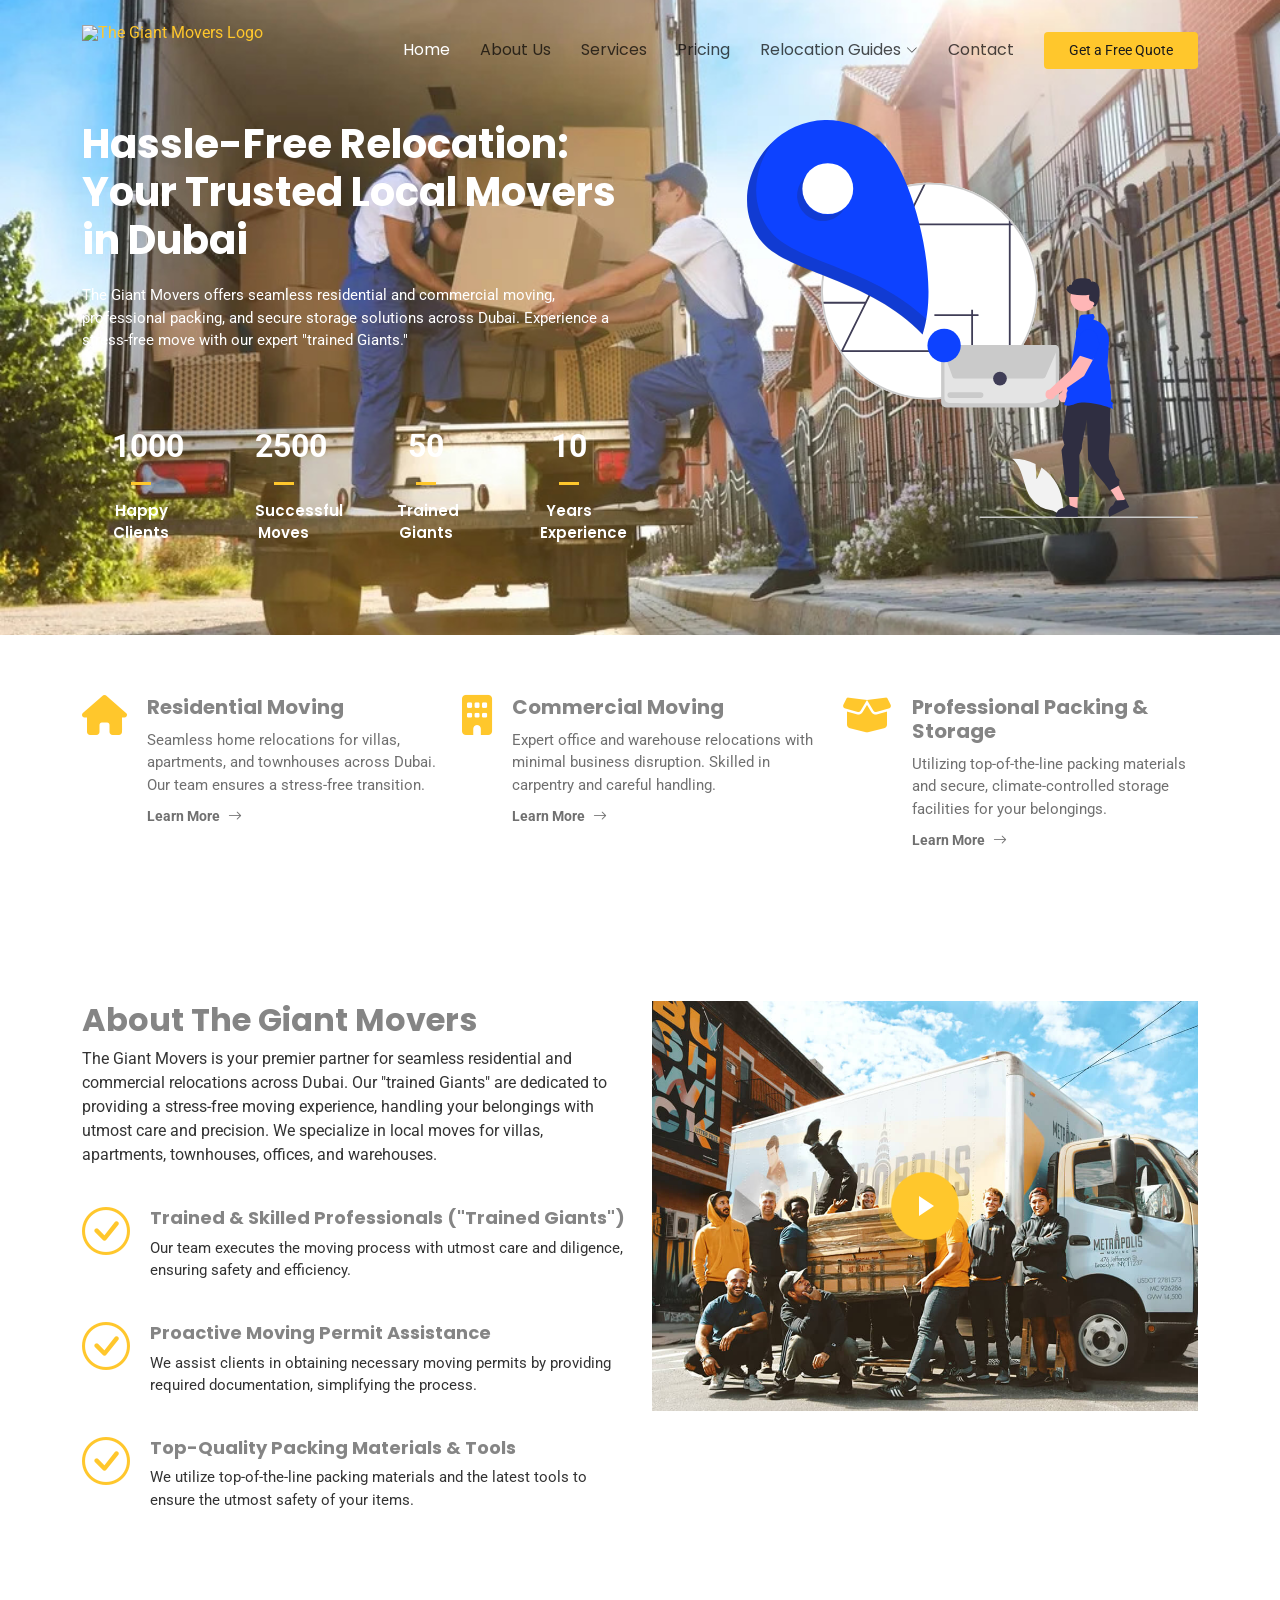
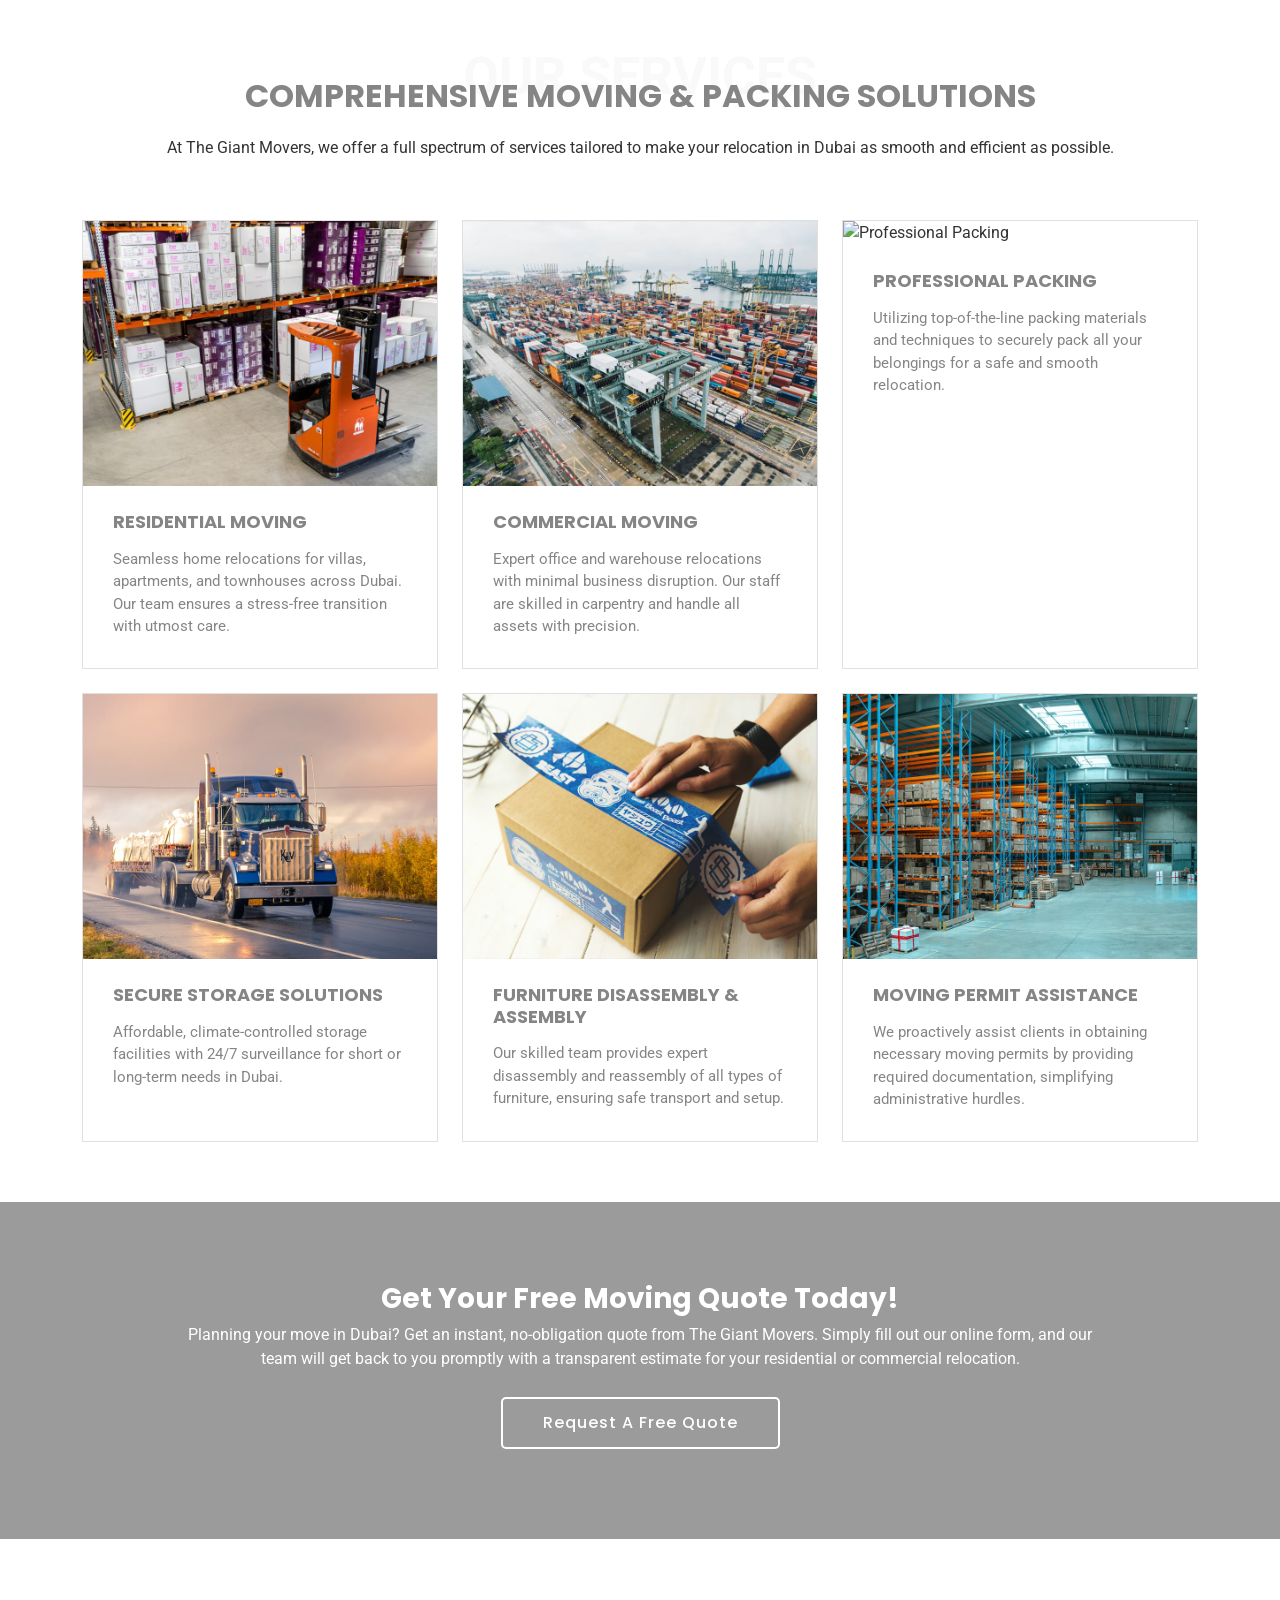
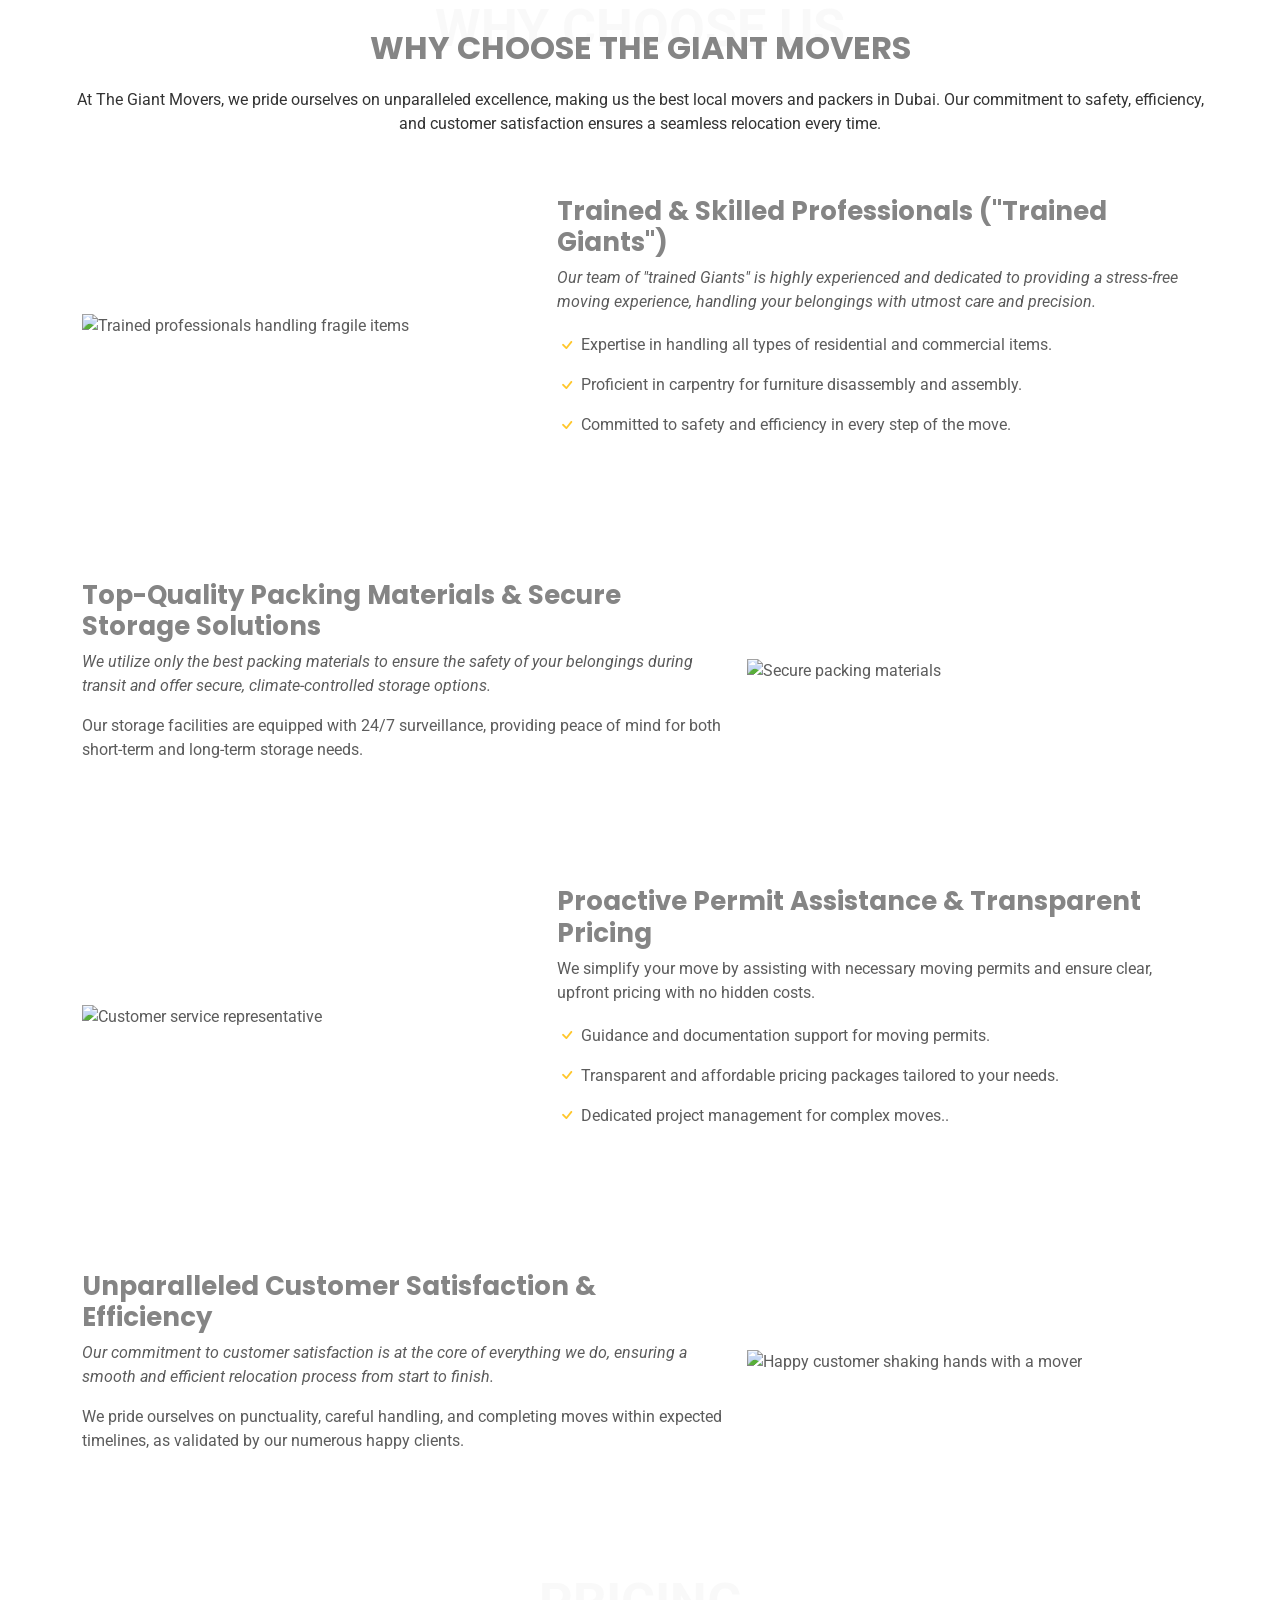
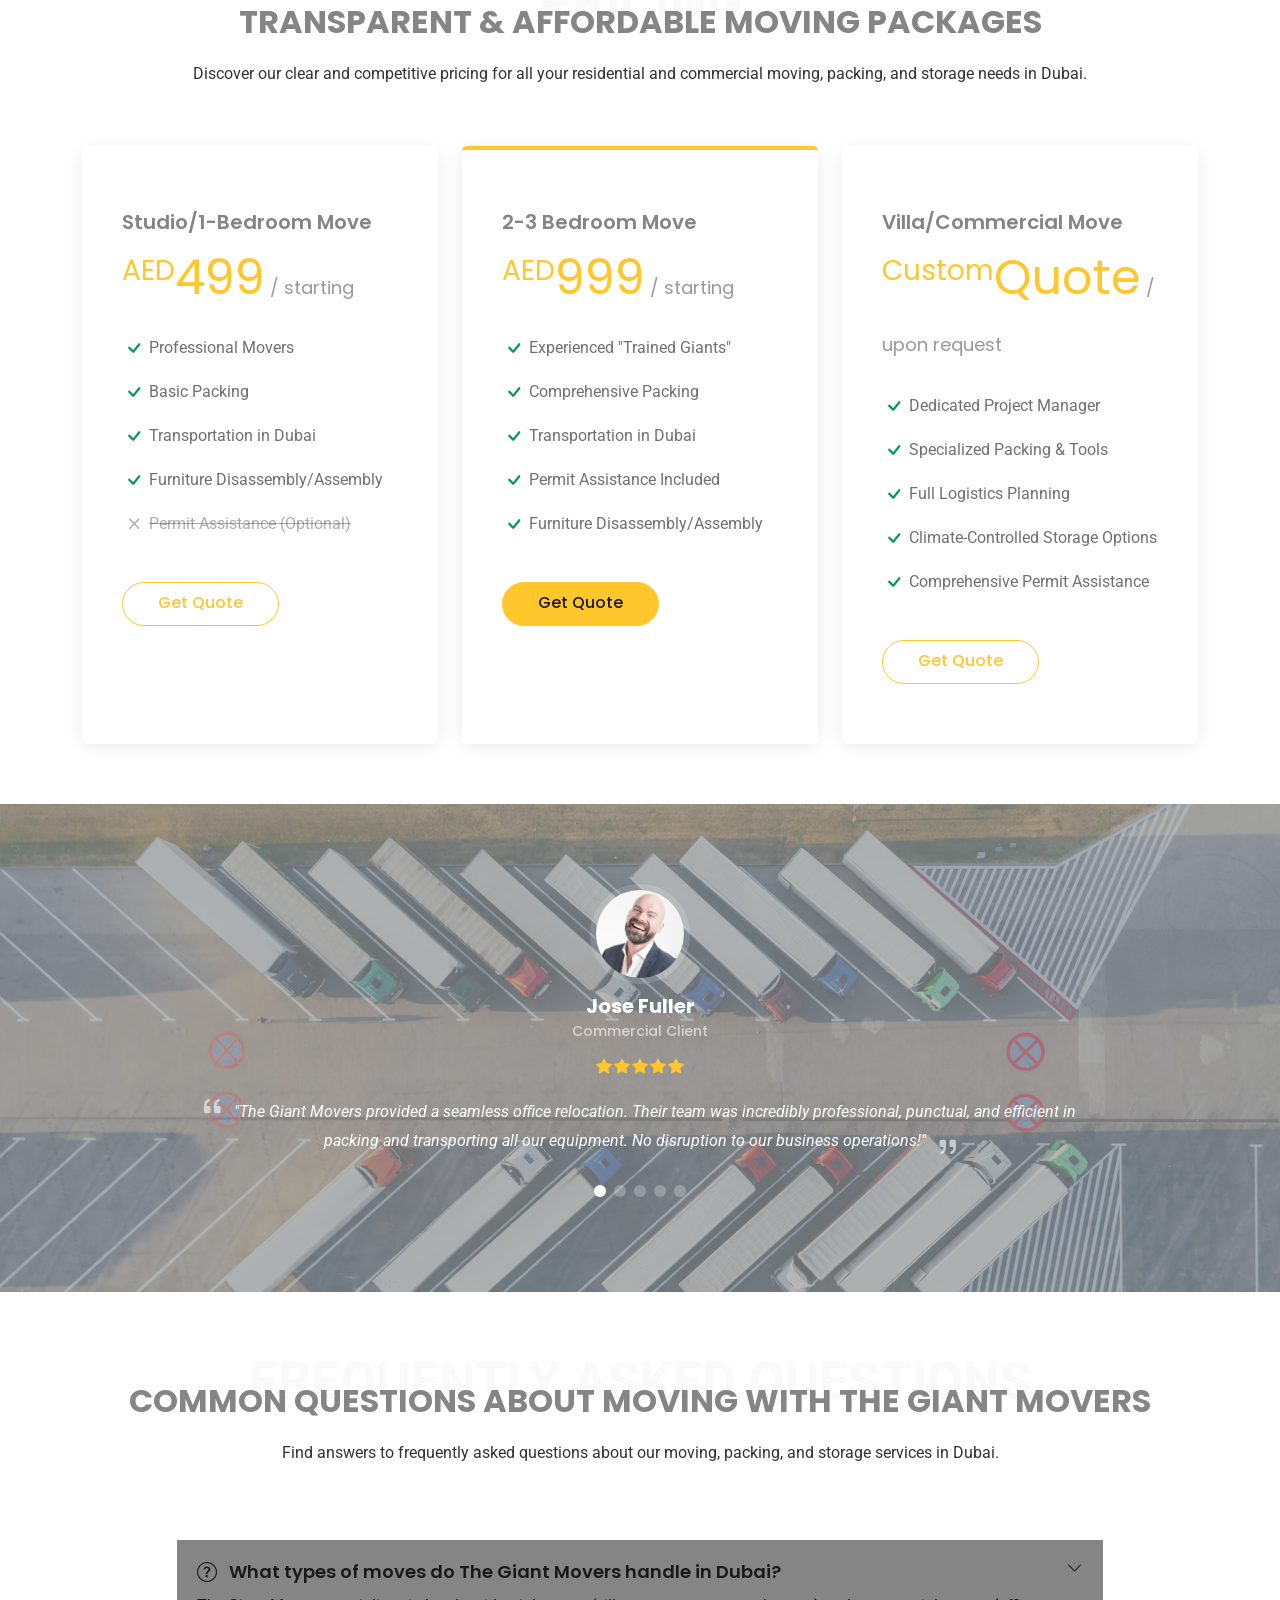
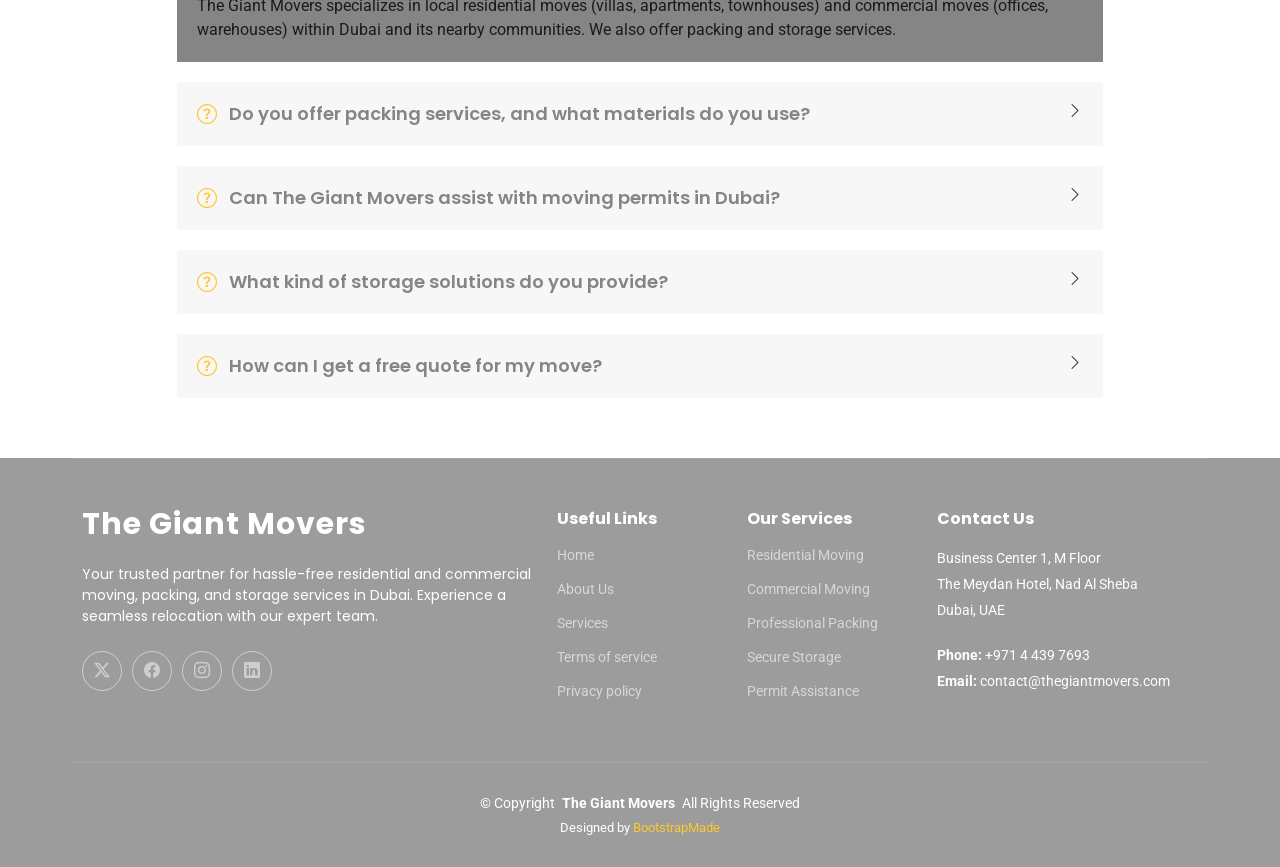
==== ntheme/index.html @ f9e8336a "Update index.html" ====
<!DOCTYPE html>
<html lang="en">

<head>
  <meta charset="utf-8">
  <meta content="width=device-width, initial-scale=1.0" name="viewport">
  <title>The Giant Movers - Local Moving & Packing Services in Dubai</title>
  <meta name="description" content="The Giant Movers offers hassle-free local residential and commercial moving, packing, and climate-controlled storage services in Dubai. Trusted movers for villas, apartments, offices, and warehouses. Get a free quote today!">
  <meta name="keywords" content="movers Dubai, packing services Dubai, storage Dubai, local movers Dubai, residential moving Dubai, commercial moving Dubai, villa movers Dubai, apartment movers Dubai, office movers Dubai, warehouse movers Dubai, professional movers Dubai, hassle-free moving Dubai">

  <link href="assets/img/favicon.png" rel="icon">
  <link href="assets/img/apple-touch-icon.png" rel="apple-touch-icon">

  <link href="https://fonts.googleapis.com" rel="preconnect">
  <link href="https://fonts.gstatic.com" rel="preconnect" crossorigin>
  <link href="https://fonts.googleapis.com/css2?family=Roboto:ital,wght@0,100;0,300;0,400;0,500;0,700;0,900;1,100;1,300;1,400;1,500;1,700;1,900&family=Poppins:ital,wght@0,100;0,200;0,300;0,400;0,500;0,600;0,700;0,800;0,900;1,100;1,200;1,300;1,400;1,500;1,600;1,700;1,800;1,900&display=swap" rel="stylesheet">

  <link href="assets/vendor/bootstrap/css/bootstrap.min.css" rel="stylesheet">
  <link href="assets/vendor/bootstrap-icons/bootstrap-icons.css" rel="stylesheet">
  <link href="assets/vendor/aos/aos.css" rel="stylesheet">
  <link href="assets/vendor/fontawesome-free/css/all.min.css" rel="stylesheet">
  <link href="assets/vendor/glightbox/css/glightbox.min.css" rel="stylesheet">
  <link href="assets/vendor/swiper/swiper-bundle.min.css" rel="stylesheet">

  <link href="assets/css/main.css" rel="stylesheet">

  <!-- =======================================================
  * Template Name: Logis
  * Template URL: https://bootstrapmade.com/logis-bootstrap-logistics-website-template/
  * Updated: Aug 07 2024 with Bootstrap v5.3.3
  * Author: BootstrapMade.com
  * License: https://bootstrapmade.com/license/
  ======================================================== -->
</head>

<body class="index-page">

  <header id="header" class="header d-flex align-items-center fixed-top">
    <div class="container-fluid container-xl position-relative d-flex align-items-center">

      <a href="index.html" class="logo d-flex align-items-center me-auto">
        <img src="https://thegiantmovers.com/wp-content/uploads/2022/12/Logo.svg" alt="The Giant Movers Logo" style="height: 50px;">
        </a>

      <nav id="navmenu" class="navmenu">
        <ul>
          <li><a href="index.html" class="active">Home<br></a></li>
          <li><a href="about.html">About Us</a></li>
          <li><a href="services.html">Services</a></li>
          <li><a href="pricing.html">Pricing</a></li>
          <li class="dropdown"><a href="#"><span>Relocation Guides</span> <i class="bi bi-chevron-down toggle-dropdown"></i></a>
            <ul>
              <li><a href="#">Moving to Dubai</a></li>
              <li class="dropdown"><a href="#"><span>UAE Moving Tips</span> <i class="bi bi-chevron-down toggle-dropdown"></i></a>
                <ul>
                  <li><a href="#">Packing Tips</a></li>
                  <li><a href="#">Villa Moving Checklist</a></li>
                  <li><a href="#">Apartment Moving Advice</a></li>
                  <li><a href="#">Office Relocation Guide</a></li>
                  <li><a href="#">International Move Prep</a></li>
                </ul>
              </li>
              <li><a href="#">Storage Solutions FAQ</a></li>
              <li><a href="#">Customs Clearance Info</a></li>
              <li><a href="#">Moving with Pets</a></li>
            </ul>
          </li>
          <li><a href="contact.html">Contact</a></li>
        </ul>
        <i class="mobile-nav-toggle d-xl-none bi bi-list"></i>
      </nav>

      <a class="btn-getstarted" href="get-a-quote.html">Get a Free Quote</a>

    </div>
  </header>

  <main class="main">

    <section id="hero" class="hero section dark-background">

      <img src="assets/img/loading-in-van.jpg" alt="background" class="hero-bg" data-aos="fade-in">

      <div class="container">
        <div class="row gy-4 d-flex justify-content-between">
          <div class="col-lg-6 order-2 order-lg-1 d-flex flex-column justify-content-center">
            <h2 data-aos="fade-up">Hassle-Free Relocation: Your Trusted Local Movers in Dubai</h2>
            <p data-aos="fade-up" data-aos-delay="100">The Giant Movers offers seamless residential and commercial moving, professional packing, and secure storage solutions across Dubai. Experience a stress-free move with our expert "trained Giants."</p>

  

            <div class="row gy-4" data-aos="fade-up" data-aos-delay="300">

              <div class="col-lg-3 col-6">
                <div class="stats-item text-center w-100 h-100">
                  <span data-purecounter-start="0" data-purecounter-end="1000" data-purecounter-duration="1" class="purecounter">1000</span>
                  <p>Happy Clients</p>
                </div>
              </div><div class="col-lg-3 col-6">
                <div class="stats-item text-center w-100 h-100">
                  <span data-purecounter-start="0" data-purecounter-end="2500" data-purecounter-duration="1" class="purecounter">2500</span>
                  <p>Successful Moves</p>
                </div>
              </div><div class="col-lg-3 col-6">
                <div class="stats-item text-center w-100 h-100">
                  <span data-purecounter-start="0" data-purecounter-end="50" data-purecounter-duration="1" class="purecounter">50</span>
                  <p>Trained Giants</p>
                </div>
              </div><div class="col-lg-3 col-6">
                <div class="stats-item text-center w-100 h-100">
                  <span data-purecounter-start="0" data-purecounter-end="10" data-purecounter-duration="1" class="purecounter">10</span>
                  <p>Years Experience</p>
                </div>
              </div></div>

          </div>

          <div class="col-lg-5 order-1 order-lg-2 hero-img" data-aos="zoom-out">
            <img src="assets/img/hero-img.svg" class="img-fluid mb-3 mb-lg-0" alt="Moving truck and boxes illustration">
          </div>

        </div>
      </div>

    </section><section id="featured-services" class="featured-services section">

      <div class="container">

        <div class="row gy-4">

          <div class="col-lg-4 col-md-6 service-item d-flex" data-aos="fade-up" data-aos-delay="100">
            <div class="icon flex-shrink-0"><i class="fa-solid fa-house"></i></div>
            <div>
              <h4 class="title">Residential Moving</h4>
              <p class="description">Seamless home relocations for villas, apartments, and townhouses across Dubai. Our team ensures a stress-free transition.</p>
              <a href="residential-moving.html" class="readmore stretched-link"><span>Learn More</span><i class="bi bi-arrow-right"></i></a>
            </div>
          </div>
          <div class="col-lg-4 col-md-6 service-item d-flex" data-aos="fade-up" data-aos-delay="200">
            <div class="icon flex-shrink-0"><i class="fa-solid fa-building"></i></div>
            <div>
              <h4 class="title">Commercial Moving</h4>
              <p class="description">Expert office and warehouse relocations with minimal business disruption. Skilled in carpentry and careful handling.</p>
              <a href="services.html" class="readmore stretched-link"><span>Learn More</span><i class="bi bi-arrow-right"></i></a>
            </div>
          </div><div class="col-lg-4 col-md-6 service-item d-flex" data-aos="fade-up" data-aos-delay="300">
            <div class="icon flex-shrink-0"><i class="fa-solid fa-box-open"></i></div>
            <div>
              <h4 class="title">Professional Packing & Storage</h4>
              <p class="description">Utilizing top-of-the-line packing materials and secure, climate-controlled storage facilities for your belongings.</p>
              <a href="services.html" class="readmore stretched-link"><span>Learn More</span><i class="bi bi-arrow-right"></i></a>
            </div>
          </div></div>

      </div>

    </section><section id="about" class="about section">

      <div class="container">

        <div class="row gy-4">

          <div class="col-lg-6 position-relative align-self-start order-lg-last order-first" data-aos="fade-up" data-aos-delay="200">
            <img src="assets/img/about.jpg" class="img-fluid" alt="The Giant Movers team moving furniture in Dubai">
            <a href="https://www.youtube.com/watch?v=Y7f98aduVJ8" class="glightbox pulsating-play-btn"></a>
          </div>

          <div class="col-lg-6 content order-last  order-lg-first" data-aos="fade-up" data-aos-delay="100">
            <h3>About The Giant Movers</h3>
            <p>
              The Giant Movers is your premier partner for seamless residential and commercial relocations across Dubai. Our "trained Giants" are dedicated to providing a stress-free moving experience, handling your belongings with utmost care and precision. We specialize in local moves for villas, apartments, townhouses, offices, and warehouses.
            </p>
            <ul>
              <li>
                <i class="bi bi-check-circle"></i>
                <div>
                  <h5>Trained & Skilled Professionals ("Trained Giants")</h5>
                  <p>Our team executes the moving process with utmost care and diligence, ensuring safety and efficiency.</p>
                </div>
              </li>
              <li>
                <i class="bi bi-check-circle"></i>
                <div>
                  <h5>Proactive Moving Permit Assistance</h5>
                  <p>We assist clients in obtaining necessary moving permits by providing required documentation, simplifying the process.</p>
                </div>
              </li>
              <li>
                <i class="bi bi-check-circle"></i>
                <div>
                  <h5>Top-Quality Packing Materials & Tools</h5>
                  <p>We utilize top-of-the-line packing materials and the latest tools to ensure the utmost safety of your items.</p>
                </div>
              </li>
            </ul>
          </div>

        </div>

      </div>

    </section><section id="services" class="services section">

      <div class="container section-title" data-aos="fade-up">
        <span>Our Services<br></span>
        <h2>Comprehensive Moving & Packing Solutions</h2>
        <p>At The Giant Movers, we offer a full spectrum of services tailored to make your relocation in Dubai as smooth and efficient as possible.</p>
      </div><div class="container">

        <div class="row gy-4">

          <div class="col-lg-4 col-md-6" data-aos="fade-up" data-aos-delay="100">
            <div class="card">
              <div class="card-img">
                <img src="assets/img/service-1.jpg" alt="Residential Moving" class="img-fluid">
              </div>
              <h3>Residential Moving</h3>
              <p>Seamless home relocations for villas, apartments, and townhouses across Dubai. Our team ensures a stress-free transition with utmost care.</p>
            </div>
          </div><div class="col-lg-4 col-md-6" data-aos="fade-up" data-aos-delay="200">
            <div class="card">
              <div class="card-img">
                <img src="assets/img/service-2.jpg" alt="Commercial Moving" class="img-fluid">
              </div>
              <h3>Commercial Moving</h3>
              <p>Expert office and warehouse relocations with minimal business disruption. Our staff are skilled in carpentry and handle all assets with precision.</p>
            </div>
          </div><div class="col-lg-4 col-md-6" data-aos="fade-up" data-aos-delay="300">
            <div class="card">
              <div class="card-img">
                <img src="assets/img/service-3.jpg" alt="Professional Packing" class="img-fluid">
              </div>
              <h3>Professional Packing</h3>
              <p>Utilizing top-of-the-line packing materials and techniques to securely pack all your belongings for a safe and smooth relocation.</p>
            </div>
          </div><div class="col-lg-4 col-md-6" data-aos="fade-up" data-aos-delay="400">
            <div class="card">
              <div class="card-img">
                <img src="assets/img/service-4.jpg" alt="Secure Storage Solutions" class="img-fluid">
              </div>
              <h3>Secure Storage Solutions</h3>
              <p>Affordable, climate-controlled storage facilities with 24/7 surveillance for short or long-term needs in Dubai.</p>
            </div>
          </div><div class="col-lg-4 col-md-6" data-aos="fade-up" data-aos-delay="500">
            <div class="card">
              <div class="card-img">
                <img src="assets/img/service-5.jpg" alt="Furniture Disassembly and Assembly" class="img-fluid">
              </div>
              <h3>Furniture Disassembly & Assembly</h3>
              <p>Our skilled team provides expert disassembly and reassembly of all types of furniture, ensuring safe transport and setup.</p>
            </div>
          </div><div class="col-lg-4 col-md-6" data-aos="fade-up" data-aos-delay="600">
            <div class="card">
              <div class="card-img">
                <img src="assets/img/service-6.jpg" alt="Moving Permit Assistance" class="img-fluid">
              </div>
              <h3>Moving Permit Assistance</h3>
              <p>We proactively assist clients in obtaining necessary moving permits by providing required documentation, simplifying administrative hurdles.</p>
            </div>
          </div></div>

      </div>

    </section><section id="call-to-action" class="call-to-action section dark-background">

      <img src="assets/img/cta-bg.jpg" alt="Movers loading a truck" class="cta-bg">

      <div class="container">
        <div class="row justify-content-center" data-aos="zoom-in" data-aos-delay="100">
          <div class="col-xl-10">
            <div class="text-center">
              <h3>Get Your Free Moving Quote Today!</h3>
              <p>Planning your move in Dubai? Get an instant, no-obligation quote from The Giant Movers. Simply fill out our online form, and our team will get back to you promptly with a transparent estimate for your residential or commercial relocation.</p>
              <a class="cta-btn" href="#quote-request">Request A Free Quote</a>
            </div>
          </div>
        </div>
      </div>

    </section><section id="features" class="features section">

      <div class="container section-title" data-aos="fade-up">
        <span>Why Choose Us</span>
        <h2>Why Choose The Giant Movers</h2>
        <p>At The Giant Movers, we pride ourselves on unparalleled excellence, making us the best local movers and packers in Dubai. Our commitment to safety, efficiency, and customer satisfaction ensures a seamless relocation every time.</p>
      </div><div class="container">

        <div class="row gy-4 align-items-center features-item">
          <div class="col-md-5 d-flex align-items-center" data-aos="zoom-out" data-aos-delay="100">
            <img src="assets/img/features-1.jpg" class="img-fluid" alt="Trained professionals handling fragile items">
          </div>
          <div class="col-md-7" data-aos="fade-up" data-aos-delay="100">
            <h3>Trained & Skilled Professionals ("Trained Giants")</h3>
            <p class="fst-italic">
              Our team of "trained Giants" is highly experienced and dedicated to providing a stress-free moving experience, handling your belongings with utmost care and precision.
            </p>
            <ul>
              <li><i class="bi bi-check"></i><span> Expertise in handling all types of residential and commercial items.</span></li>
              <li><i class="bi bi-check"></i> <span>Proficient in carpentry for furniture disassembly and assembly.</span></li>
              <li><i class="bi bi-check"></i> <span>Committed to safety and efficiency in every step of the move.</span></li>
            </ul>
          </div>
        </div><div class="row gy-4 align-items-center features-item">
          <div class="col-md-5 order-1 order-md-2 d-flex align-items-center" data-aos="zoom-out" data-aos-delay="200">
            <img src="assets/img/features-2.jpg" class="img-fluid" alt="Secure packing materials">
          </div>
          <div class="col-md-7 order-2 order-md-1" data-aos="fade-up" data-aos-delay="200">
            <h3>Top-Quality Packing Materials & Secure Storage Solutions</h3>
            <p class="fst-italic">
              We utilize only the best packing materials to ensure the safety of your belongings during transit and offer secure, climate-controlled storage options.
            </p>
            <p>
              Our storage facilities are equipped with 24/7 surveillance, providing peace of mind for both short-term and long-term storage needs.
            </p>
          </div>
        </div><div class="row gy-4 align-items-center features-item">
          <div class="col-md-5 d-flex align-items-center" data-aos="zoom-out">
            <img src="assets/img/features-3.jpg" class="img-fluid" alt="Customer service representative">
          </div>
          <div class="col-md-7" data-aos="fade-up">
            <h3>Proactive Permit Assistance & Transparent Pricing</h3>
            <p>We simplify your move by assisting with necessary moving permits and ensure clear, upfront pricing with no hidden costs.</p>
            <ul>
              <li><i class="bi bi-check"></i> <span>Guidance and documentation support for moving permits.</span></li>
              <li><i class="bi bi-check"></i><span> Transparent and affordable pricing packages tailored to your needs.</span></li>
              <li><i class="bi bi-check"></i> <span>Dedicated project management for complex moves.</span>.</li>
            </ul>
          </div>
        </div><div class="row gy-4 align-items-center features-item">
          <div class="col-md-5 order-1 order-md-2 d-flex align-items-center" data-aos="zoom-out">
            <img src="assets/img/features-4.jpg" class="img-fluid" alt="Happy customer shaking hands with a mover">
          </div>
          <div class="col-md-7 order-2 order-md-1" data-aos="fade-up">
            <h3>Unparalleled Customer Satisfaction & Efficiency</h3>
            <p class="fst-italic">
              Our commitment to customer satisfaction is at the core of everything we do, ensuring a smooth and efficient relocation process from start to finish.
            </p>
            <p>
              We pride ourselves on punctuality, careful handling, and completing moves within expected timelines, as validated by our numerous happy clients.
            </p>
          </div>
        </div></div>

    </section><section id="pricing" class="pricing section">

      <div class="container section-title" data-aos="fade-up">
        <span>Pricing</span>
        <h2>Transparent & Affordable Moving Packages</h2>
        <p>Discover our clear and competitive pricing for all your residential and commercial moving, packing, and storage needs in Dubai.</p>
      </div><div class="container">

        <div class="row gy-4">

          <div class="col-lg-4" data-aos="zoom-in" data-aos-delay="100">
            <div class="pricing-item">
              <h3>Studio/1-Bedroom Move</h3>
              <h4><sup>AED</sup>499<span> / starting</span></h4>
              <ul>
                <li><i class="bi bi-check"></i> <span>Professional Movers</span></li>
                <li><i class="bi bi-check"></i> <span>Basic Packing</span></li>
                <li><i class="bi bi-check"></i> <span>Transportation in Dubai</span></li>
                <li><i class="bi bi-check"></i> <span>Furniture Disassembly/Assembly</span></li>
                <li class="na"><i class="bi bi-x"></i> <span>Permit Assistance (Optional)</span></li>
              </ul>
              <a href="#quote-request" class="buy-btn">Get Quote</a>
            </div>
          </div><div class="col-lg-4" data-aos="zoom-in" data-aos-delay="200">
            <div class="pricing-item featured">
              <h3>2-3 Bedroom Move</h3>
              <h4><sup>AED</sup>999<span> / starting</span></h4>
              <ul>
                <li><i class="bi bi-check"></i> <span>Experienced "Trained Giants"</span></li>
                <li><i class="bi bi-check"></i> <span>Comprehensive Packing</span></li>
                <li><i class="bi bi-check"></i> <span>Transportation in Dubai</span></li>
                <li><i class="bi bi-check"></i> <span>Permit Assistance Included</span></li>
                <li><i class="bi bi-check"></i> <span>Furniture Disassembly/Assembly</span></li>
              </ul>
              <a href="#quote-request" class="buy-btn">Get Quote</a>
            </div>
          </div><div class="col-lg-4" data-aos="zoom-in" data-aos-delay="300">
            <div class="pricing-item">
              <h3>Villa/Commercial Move</h3>
              <h4><sup>Custom</sup>Quote<span> / upon request</span></h4>
              <ul>
                <li><i class="bi bi-check"></i> <span>Dedicated Project Manager</span></li>
                <li><i class="bi bi-check"></i> <span>Specialized Packing & Tools</span></li>
                <li><i class="bi bi-check"></i> <span>Full Logistics Planning</span></li>
                <li><i class="bi bi-check"></i> <span>Climate-Controlled Storage Options</span></li>
                <li><i class="bi bi-check"></i> <span>Comprehensive Permit Assistance</span></li>
              </ul>
              <a href="#quote-request" class="buy-btn">Get Quote</a>
            </div>
          </div></div>

      </div>

    </section><section id="testimonials" class="testimonials section dark-background">

      <img src="assets/img/testimonials-bg.jpg" class="testimonials-bg" alt="Happy client giving testimonial">

      <div class="container" data-aos="fade-up" data-aos-delay="100">

        <div class="swiper init-swiper">
          <script type="application/json" class="swiper-config">
            {
              "loop": true,
              "speed": 600,
              "autoplay": {
                "delay": 5000
              },
              "slidesPerView": "auto",
              "pagination": {
                "el": ".swiper-pagination",
                "type": "bullets",
                "clickable": true
              }
            }
          </script>
          <div class="swiper-wrapper">

            <div class="swiper-slide">
              <div class="testimonial-item">
                <img src="assets/img/testimonials/testimonials-1.jpg" class="testimonial-img" alt="Jose Fuller">
                <h3>Jose Fuller</h3>
                <h4>Commercial Client</h4>
                <div class="stars">
                  <i class="bi bi-star-fill"></i><i class="bi bi-star-fill"></i><i class="bi bi-star-fill"></i><i class="bi bi-star-fill"></i><i class="bi bi-star-fill"></i>
                </div>
                <p>
                  <i class="bi bi-quote quote-icon-left"></i>
                  <span>"The Giant Movers provided a seamless office relocation. Their team was incredibly professional, punctual, and efficient in packing and transporting all our equipment. No disruption to our business operations!"</span>
                  <i class="bi bi-quote quote-icon-right"></i>
                </p>
              </div>
            </div><div class="swiper-slide">
              <div class="testimonial-item">
                <img src="assets/img/testimonials/testimonials-2.jpg" class="testimonial-img" alt="Barbara Elliot">
                <h3>Barbara Elliot</h3>
                <h4>Villa Owner</h4>
                <div class="stars">
                  <i class="bi bi-star-fill"></i><i class="bi bi-star-fill"></i><i class="bi bi-star-fill"></i><i class="bi bi-star-fill"></i><i class="bi bi-star-fill"></i>
                </div>
                <p>
                  <i class="bi bi-quote quote-icon-left"></i>
                  <span>"Exceeded my expectations! Moving a 4-bedroom villa seemed daunting, but The Giant Movers handled everything with such care. All items were perfectly wrapped, and the entire move was completed in just one day."</span>
                  <i class="bi bi-quote quote-icon-right"></i>
                </p>
              </div>
            </div><div class="swiper-slide">
              <div class="testimonial-item">
                <img src="assets/img/testimonials/testimonials-3.jpg" class="testimonial-img" alt="Marie Stewart">
                <h3>Marie Stewart</h3>
                <h4>Homeowner</h4>
                <div class="stars">
                  <i class="bi bi-star-fill"></i><i class="bi bi-star-fill"></i><i class="bi bi-star-fill"></i><i class="bi bi-star-fill"></i><i class="bi bi-star-fill"></i>
                </div>
                <p>
                  <i class="bi bi-quote quote-icon-left"></i>
                  <span>"Definitely recommend The Giant Movers! They were careful, efficient, and everything arrived safely. The team was punctual, and they managed to complete our entire house move, including unpacking, in a single day."</span>
                  <i class="bi bi-quote quote-icon-right"></i>
                </p>
              </div>
            </div><div class="swiper-slide">
              <div class="testimonial-item">
                <img src="assets/img/testimonials/testimonials-4.jpg" class="testimonial-img" alt="John Doe">
                <h3>John Doe</h3>
                <h4>Office Manager</h4>
                <div class="stars">
                  <i class="bi bi-star-fill"></i><i class="bi bi-star-fill"></i><i class="bi bi-star-fill"></i><i class="bi bi-star-fill"></i><i class="bi bi-star-fill"></i>
                </div>
                <p>
                  <i class="bi bi-quote quote-icon-left"></i>
                  <span>"The pricing was very competitive for the quality of service received. The team was professional, and the move was completed without any hidden costs. Highly satisfied with the value!"</span>
                  <i class="bi bi-quote quote-icon-right"></i>
                </p>
              </div>
            </div><div class="swiper-slide">
              <div class="testimonial-item">
                <img src="assets/img/testimonials/testimonials-5.jpg" class="testimonial-img" alt="Jane Smith">
                <h3>Jane Smith</h3>
                <h4>Apartment Renter</h4>
                <div class="stars">
                  <i class="bi bi-star-fill"></i><i class="bi bi-star-fill"></i><i class="bi bi-star-fill"></i><i class="bi bi-star-fill"></i><i class="bi bi-star-fill"></i>
                </div>
                <p>
                  <i class="bi bi-quote quote-icon-left"></i>
                  <span>"Moving my apartment was so easy with The Giant Movers. They were quick, careful, and very friendly. I highly recommend their services for anyone in Dubai!"</span>
                  <i class="bi bi-quote quote-icon-right"></i>
                </p>
              </div>
            </div></div>
          <div class="swiper-pagination"></div>
        </div>

      </div>

    </section><section id="faq" class="faq section">

      <div class="container section-title" data-aos="fade-up">
        <span>Frequently Asked Questions</span>
        <h2>Common Questions About Moving with The Giant Movers</h2>
        <p>Find answers to frequently asked questions about our moving, packing, and storage services in Dubai.</p>
      </div><div class="container">

        <div class="row justify-content-center">

          <div class="col-lg-10">

            <div class="faq-container">

              <div class="faq-item faq-active" data-aos="fade-up" data-aos-delay="200">
                <i class="faq-icon bi bi-question-circle"></i>
                <h3>What types of moves do The Giant Movers handle in Dubai?</h3>
                <div class="faq-content">
                  <p>The Giant Movers specializes in local residential moves (villas, apartments, townhouses) and commercial moves (offices, warehouses) within Dubai and its nearby communities. We also offer packing and storage services.</p>
                </div>
                <i class="faq-toggle bi bi-chevron-right"></i>
              </div><div class="faq-item" data-aos="fade-up" data-aos-delay="300">
                <i class="faq-icon bi bi-question-circle"></i>
                <h3>Do you offer packing services, and what materials do you use?</h3>
                <div class="faq-content">
                  <p>Yes, we offer professional packing services. Our team uses top-of-the-line packing materials to ensure your belongings are securely packed and protected during transit.</p>
                </div>
                <i class="faq-toggle bi bi-chevron-right"></i>
              </div><div class="faq-item" data-aos="fade-up" data-aos-delay="400">
                <i class="faq-icon bi bi-question-circle"></i>
                <h3>Can The Giant Movers assist with moving permits in Dubai?</h3>
                <div class="faq-content">
                  <p>Absolutely! We understand the process of obtaining moving permits in Dubai. We proactively assist our clients by providing the necessary documentation to help simplify this administrative step.</p>
                </div>
                <i class="faq-toggle bi bi-chevron-right"></i>
              </div><div class="faq-item" data-aos="fade-up" data-aos-delay="500">
                <i class="faq-icon bi bi-question-circle"></i>
                <h3>What kind of storage solutions do you provide?</h3>
                <div class="faq-content">
                  <p>We offer affordable, climate-controlled storage facilities with 24/7 surveillance for both short-term and long-term needs. Our secure storage is ideal for clients moving abroad or those needing extra space.</p>
                </div>
                <i class="faq-toggle bi bi-chevron-right"></i>
              </div><div class="faq-item" data-aos="fade-up" data-aos-delay="600">
                <i class="faq-icon bi bi-question-circle"></i>
                <h3>How can I get a free quote for my move?</h3>
                <div class="faq-content">
                  <p>You can easily get a free and fast quote by filling out the inquiry form on our website. Simply provide a few essential details about your move, and our team will get back to you promptly with a transparent estimate.</p>
                </div>
                <i class="faq-toggle bi bi-chevron-right"></i>
              </div></div>

          </div>

        </div>

      </div>

    </section></main>

  <footer id="footer" class="footer dark-background">

    <div class="container footer-top">
      <div class="row gy-4">
        <div class="col-lg-5 col-md-12 footer-about">
          <a href="index.html" class="logo d-flex align-items-center">
            <span class="sitename">The Giant Movers</span>
          </a>
          <p>Your trusted partner for hassle-free residential and commercial moving, packing, and storage services in Dubai. Experience a seamless relocation with our expert team.</p>
          <div class="social-links d-flex mt-4">
            <a href=""><i class="bi bi-twitter-x"></i></a>
            <a href=""><i class="bi bi-facebook"></i></a>
            <a href=""><i class="bi bi-instagram"></i></a>
            <a href=""><i class="bi bi-linkedin"></i></a>
          </div>
        </div>

        <div class="col-lg-2 col-6 footer-links">
          <h4>Useful Links</h4>
          <ul>
            <li><a href="index.html">Home</a></li>
            <li><a href="about.html">About Us</a></li>
            <li><a href="services.html">Services</a></li>
            <li><a href="#">Terms of service</a></li>
            <li><a href="#">Privacy policy</a></li>
          </ul>
        </div>

        <div class="col-lg-2 col-6 footer-links">
          <h4>Our Services</h4>
          <ul>
            <li><a href="services.html">Residential Moving</a></li>
            <li><a href="services.html">Commercial Moving</a></li>
            <li><a href="services.html">Professional Packing</a></li>
            <li><a href="services.html">Secure Storage</a></li>
            <li><a href="services.html">Permit Assistance</a></li>
          </ul>
        </div>

        <div class="col-lg-3 col-md-12 footer-contact text-center text-md-start">
          <h4>Contact Us</h4>
          <p>Business Center 1, M Floor</p>
          <p>The Meydan Hotel, Nad Al Sheba</p>
          <p>Dubai, UAE</p>
          <p class="mt-4"><strong>Phone:</strong> <span>+971 4 439 7693</span></p>
          <p><strong>Email:</strong> <span>contact@thegiantmovers.com</span></p>
        </div>

      </div>
    </div>

    <div class="container copyright text-center mt-4">
      <p>© <span>Copyright</span> <strong class="px-1 sitename">The Giant Movers</strong> <span>All Rights Reserved</span></p>
      <div class="credits">
        Designed by <a href="https://bootstrapmade.com/">BootstrapMade</a>
      </div>
    </div>

  </footer>

  <a href="#" id="scroll-top" class="scroll-top d-flex align-items-center justify-content-center"><i class="bi bi-arrow-up-short"></i></a>

  <div id="preloader"></div>

  <script src="assets/vendor/bootstrap/js/bootstrap.bundle.min.js"></script>
  <script src="assets/vendor/php-email-form/validate.js"></script>
  <script src="assets/vendor/aos/aos.js"></script>
  <script src="assets/vendor/purecounter/purecounter_vanilla.js"></script>
  <script src="assets/vendor/glightbox/js/glightbox.min.js"></script>
  <script src="assets/vendor/swiper/swiper-bundle.min.js"></script>

  <script src="assets/js/main.js"></script>

</body>

</html>
---- ntheme/assets/css/main.css ----
/**
* Template Name: Logis
* Template URL: https://bootstrapmade.com/logis-bootstrap-logistics-website-template/
* Updated: Aug 07 2024 with Bootstrap v5.3.3
* Author: BootstrapMade.com
* License: https://bootstrapmade.com/license/
*/

/*--------------------------------------------------------------
# Font & Color Variables
# Help: https://bootstrapmade.com/color-system/
--------------------------------------------------------------*/
/* Fonts */
:root {
  --default-font: "Roboto",  system-ui, -apple-system, "Segoe UI", Roboto, "Helvetica Neue", Arial, "Noto Sans", "Liberation Sans", sans-serif, "Apple Color Emoji", "Segoe UI Emoji", "Segoe UI Symbol", "Noto Color Emoji";
  --heading-font: "Poppins",  sans-serif;
  --nav-font: "Poppins",  sans-serif;
}

/* Global Colors - The following color variables are used throughout the website. Updating them here will change the color scheme of the entire website */
:root { 
  --background-color: #ffffff; /* Primary background color for most sections */
  --default-color: #333333;    /* Default text color for general content - a dark grey for good contrast */
  --heading-color: #858585;    /* Dark color for headings - nearly black for strong presence */
  --accent-color: #FFC72C;     /* The Giant Movers' Brand Yellow/Gold */
  --surface-color: #ffffff;    /* Background for cards, form backgrounds, etc. */
  --contrast-color: #1a1a1a;   /* Color for text on accent background (e.g., buttons), ensuring readability on yellow */
}

/* Nav Menu Colors - The following color variables are used specifically for the navigation menu. They are separate from the global colors to allow for more customization options */
:root {
  --nav-color: rgba(0, 0, 0, 0.7);  /* Light color for nav links against dark header */
  --nav-hover-color: #ffffff;            /* White for hover/active on nav links */
  --nav-mobile-background-color: #ffffff; /* White background for mobile nav */
  --nav-dropdown-background-color: #ffffff; /* White background for dropdowns */
  --nav-dropdown-color: #333333;         /* Dark text for dropdown links */
  --nav-dropdown-hover-color: #FFC72C;    /* Yellow/Gold for dropdown link hover */
}

/* Color Presets - These classes override global colors when applied to any section or element, providing reuse of the sam color scheme. */

.light-background {
  --background-color: #f7f9fc; /* A very light grey for subtle distinction */
  --surface-color: #ffffff;
}

.dark-background {
  --background-color: #9c9c9c;    /* Deep black/dark grey for backgrounds that contrast with yellow */
  --default-color: #ffffff;      /* White text on dark backgrounds */
  --heading-color: #ffffff;      /* White headings on dark backgrounds */
  --surface-color: #333333;      /* Slightly lighter dark for surfaces within dark sections */
  --contrast-color: #ffffff;     /* White text on dark elements */
}

/* Smooth scroll */
:root {
  scroll-behavior: smooth;
}

/*--------------------------------------------------------------
# General Styling & Shared Classes
--------------------------------------------------------------*/
body {
  color: var(--default-color);
  background-color: var(--background-color);
  font-family: var(--default-font);
}

a {
  color: var(--accent-color);
  text-decoration: none;
  transition: 0.3s;
}

a:hover {
  color: color-mix(in srgb, var(--accent-color), transparent 25%);
  text-decoration: none;
}

h1,
h2,
h3,
h4,
h5,
h6 {
  color: var(--heading-color);
  font-family: var(--heading-font);
}

/* Pulsating Play Button
------------------------------*/
.pulsating-play-btn {
  width: 94px;
  height: 94px;
  background: radial-gradient(var(--accent-color) 50%, color-mix(in srgb, var(--accent-color), transparent 75%) 52%);
  border-radius: 50%;
  display: block;
  position: relative;
  overflow: hidden;
}

.pulsating-play-btn:before {
  content: "";
  position: absolute;
  width: 120px;
  height: 120px;
  animation-delay: 0s;
  animation: pulsate-play-btn 2s;
  animation-direction: forwards;
  animation-iteration-count: infinite;
  animation-timing-function: steps;
  opacity: 1;
  border-radius: 50%;
  border: 5px solid color-mix(in srgb, var(--accent-color), transparent 30%);
  top: -15%;
  left: -15%;
  background: rgba(198, 16, 0, 0); /* Keeping original transparent red from template for effect, but could be adjusted */
}

.pulsating-play-btn:after {
  content: "";
  position: absolute;
  left: 50%;
  top: 50%;
  transform: translateX(-40%) translateY(-50%);
  width: 0;
  height: 0;
  border-top: 10px solid transparent;
  border-bottom: 10px solid transparent;
  border-left: 15px solid #fff;
  z-index: 100;
  transition: all 400ms cubic-bezier(0.55, 0.055, 0.675, 0.19);
}

.pulsating-play-btn:hover:before {
  content: "";
  position: absolute;
  left: 50%;
  top: 50%;
  transform: translateX(-40%) translateY(-50%);
  width: 0;
  height: 0;
  border: none;
  border-top: 10px solid transparent;
  border-bottom: 10px solid transparent;
  border-left: 15px solid #fff;
  z-index: 200;
  animation: none;
  border-radius: 0;
}

.pulsating-play-btn:hover:after {
  border-left: 15px solid var(--accent-color);
  transform: scale(20);
}

@keyframes pulsate-play-btn {
  0% {
    transform: scale(0.6, 0.6);
    opacity: 1;
  }

  100% {
    transform: scale(1, 1);
    opacity: 0;
  }
}

/* PHP Email Form Messages
------------------------------*/
.php-email-form .error-message {
  display: none;
  background: #df1529; /* Standard error red */
  color: #ffffff;
  text-align: left;
  padding: 15px;
  margin-bottom: 24px;
  font-weight: 600;
}

.php-email-form .sent-message {
  display: none;
  color: #ffffff;
  background: #059652; /* Standard success green */
  text-align: center;
  padding: 15px;
  margin-bottom: 24px;
  font-weight: 600;
}

.php-email-form .loading {
  display: none;
  background: var(--surface-color);
  text-align: center;
  padding: 15px;
  margin-bottom: 24px;
}

.php-email-form .loading:before {
  content: "";
  display: inline-block;
  border-radius: 50%;
  width: 24px;
  height: 24px;
  margin: 0 10px -6px 0;
  border: 3px solid var(--accent-color);
  border-top-color: var(--surface-color);
  animation: php-email-form-loading 1s linear infinite;
}

@keyframes php-email-form-loading {
  0% {
    transform: rotate(0deg);
  }

  100% {
    transform: rotate(360deg);
  }
}

/*--------------------------------------------------------------
# Global Header
--------------------------------------------------------------*/
.header {
  --background-color: rgba(255, 255, 255, 0); /* Transparent on top */
  --heading-color: #ffffff; /* White headings in transparent header */
  color: var(--default-color);
  background-color: var(--background-color);
  padding: 20px 0;
  transition: all 0.5s;
  z-index: 997;
}

.header .logo {
  line-height: 1;
}

.header .logo img {
  max-height: 50px;
  margin-right: 8px;
}

.header .logo h1 {
  font-size: 30px;
  margin: 0;
  font-weight: 700;
  color: var(--heading-color);
}

.header .btn-getstarted,
.header .btn-getstarted:focus {
  color: var(--contrast-color);
  background: var(--accent-color);
  font-size: 14px;
  padding: 8px 25px;
  margin: 0 0 0 30px;
  border-radius: 4px;
  transition: 0.3s;
}

.header .btn-getstarted:hover,
.header .btn-getstarted:focus:hover {
  color: var(--contrast-color);
  background: color-mix(in srgb, var(--accent-color), transparent 15%);
}

@media (max-width: 1200px) {
  .header .logo {
    order: 1;
  }

  .header .btn-getstarted {
    order: 2;
    margin: 0 15px 0 0;
    padding: 6px 15px;
  }

  .header .navmenu {
    order: 3;
  }
}

.scrolled .header {
  padding: 10px 0;
  box-shadow: 0px 0 18px rgba(0, 0, 0, 0.1);
}

/* Global Header on Scroll
------------------------------*/
.scrolled .header {
  --background-color: rgba(235, 235, 235, 0.9); /* Dark header on scroll to match branding */
}

/*--------------------------------------------------------------
# Navigation Menu
--------------------------------------------------------------*/
/* Navmenu - Desktop */
@media (min-width: 1200px) {
  .navmenu {
    padding: 0;
  }

  .navmenu ul {
    margin: 0;
    padding: 0;
    display: flex;
    list-style: none;
    align-items: center;
  }

  .navmenu li {
    position: relative;
  }

  .navmenu a,
  .navmenu a:focus {
    color: var(--nav-color);
    padding: 18px 15px;
    font-size: 16px;
    font-family: var(--nav-font);
    font-weight: 400;
    display: flex;
    align-items: center;
    justify-content: space-between;
    white-space: nowrap;
    transition: 0.3s;
  }

  .navmenu a i,
  .navmenu a:focus i {
    font-size: 12px;
    line-height: 0;
    margin-left: 5px;
    transition: 0.3s;
  }

  .navmenu li:last-child a {
    padding-right: 0;
  }

  .navmenu li:hover>a,
  .navmenu .active,
  .navmenu .active:focus {
    color: var(--nav-hover-color);
  }

  .navmenu .dropdown ul {
    margin: 0;
    padding: 10px 0;
    background: var(--nav-dropdown-background-color);
    display: block;
    position: absolute;
    visibility: hidden;
    left: 14px;
    top: 130%;
    opacity: 0;
    transition: 0.3s;
    border-radius: 4px;
    z-index: 99;
    box-shadow: 0px 0px 30px rgba(0, 0, 0, 0.1);
  }

  .navmenu .dropdown ul li {
    min-width: 200px;
  }

  .navmenu .dropdown ul a {
    padding: 10px 20px;
    font-size: 15px;
    text-transform: none;
    color: var(--nav-dropdown-color);
  }

  .navmenu .dropdown ul a i {
    font-size: 12px;
  }

  .navmenu .dropdown ul a:hover,
  .navmenu .dropdown ul .active:hover,
  .navmenu .dropdown ul li:hover>a {
    color: var(--nav-dropdown-hover-color);
  }

  .navmenu .dropdown:hover>ul {
    opacity: 1;
    top: 100%;
    visibility: visible;
  }

  .navmenu .dropdown .dropdown ul {
    top: 0;
    left: -90%;
    visibility: hidden;
  }

  .navmenu .dropdown .dropdown:hover>ul {
    opacity: 1;
    top: 0;
    left: -100%;
    visibility: visible;
  }
}

/* Navmenu - Mobile */
@media (max-width: 1199px) {
  .mobile-nav-toggle {
    color: var(--nav-color);
    font-size: 28px;
    line-height: 0;
    margin-right: 10px;
    cursor: pointer;
    transition: color 0.3s;
  }

  .navmenu {
    padding: 0;
    z-index: 9997;
  }

  .navmenu ul {
    display: none;
    list-style: none;
    position: absolute;
    inset: 60px 20px 20px 20px;
    padding: 10px 0;
    margin: 0;
    border-radius: 6px;
    background-color: var(--nav-mobile-background-color);
    overflow-y: auto;
    transition: 0.3s;
    z-index: 9998;
    box-shadow: 0px 0px 30px rgba(0, 0, 0, 0.1);
  }

  .navmenu a,
  .navmenu a:focus {
    color: var(--nav-dropdown-color);
    padding: 10px 20px;
    font-family: var(--nav-font);
    font-size: 17px;
    font-weight: 500;
    display: flex;
    align-items: center;
    justify-content: space-between;
    white-space: nowrap;
    transition: 0.3s;
  }

  .navmenu a i,
  .navmenu a:focus i {
    font-size: 12px;
    line-height: 0;
    margin-left: 5px;
    width: 30px;
    height: 30px;
    display: flex;
    align-items: center;
    justify-content: center;
    border-radius: 50%;
    transition: 0.3s;
    background-color: color-mix(in srgb, var(--accent-color), transparent 90%);
  }

  .navmenu a i:hover,
  .navmenu a:focus i:hover {
    background-color: var(--accent-color);
    color: var(--contrast-color);
  }

  .navmenu a:hover,
  .navmenu .active,
  .navmenu .active:focus {
    color: var(--nav-dropdown-hover-color);
  }

  .navmenu .active i,
  .navmenu .active:focus i {
    background-color: var(--accent-color);
    color: var(--contrast-color);
    transform: rotate(180deg);
  }

  .navmenu .dropdown ul {
    position: static;
    display: none;
    z-index: 99;
    padding: 10px 0;
    margin: 10px 20px;
    background-color: var(--nav-dropdown-background-color);
    border: 1px solid color-mix(in srgb, var(--default-color), transparent 90%);
    box-shadow: none;
    transition: all 0.5s ease-in-out;
  }

  .navmenu .dropdown ul ul {
    background-color: rgba(51, 51, 51, 0.1); /* Lighter shade of dark for nested dropdown on mobile */
  }

  .navmenu .dropdown>.dropdown-active {
    display: block;
    background-color: rgba(51, 51, 51, 0.05); /* Very light dark for active dropdown on mobile */
  }

  .mobile-nav-active {
    overflow: hidden;
  }

  .mobile-nav-active .mobile-nav-toggle {
    color: #fff;
    position: absolute;
    font-size: 32px;
    top: 15px;
    right: 15px;
    margin-right: 0;
    z-index: 9999;
  }

  .mobile-nav-active .navmenu {
    position: fixed;
    overflow: hidden;
    inset: 0;
    background: rgba(26, 26, 26, 0.8); /* Dark overlay for mobile nav */
    transition: 0.3s;
  }

  .mobile-nav-active .navmenu>ul {
    display: block;
  }
}

/*--------------------------------------------------------------
# Global Footer
--------------------------------------------------------------*/
.footer {
  color: var(--default-color);
  background-color: var(--background-color);
  font-size: 14px;
  position: relative;
}

.footer .footer-top {
  padding-top: 50px;
  border-top: 1px solid color-mix(in srgb, var(--default-color), transparent 90%);
}

.footer .footer-about .logo {
  line-height: 1;
  margin-bottom: 25px;
}

.footer .footer-about .logo img {
  max-height: 70px;
  margin-right: 6px;
}

.footer .footer-about .logo span {
  color: var(--heading-color);
  font-size: 30px;
  font-weight: 700;
  letter-spacing: 1px;
  font-family: var(--heading-font);
}

.footer .footer-about p {
  font-size: 14px;
  font-family: var(--heading-font);
}

.footer .social-links a {
  display: flex;
  align-items: center;
  justify-content: center;
  width: 40px;
  height: 40px;
  border-radius: 50%;
  border: 1px solid color-mix(in srgb, var(--default-color), transparent 50%);
  font-size: 16px;
  color: color-mix(in srgb, var(--default-color), transparent 50%);
  margin-right: 10px;
  transition: 0.3s;
}

.footer .social-links a:hover {
  color: var(--accent-color); /* Changed to accent color on hover for social links */
  border-color: var(--accent-color); /* Changed to accent color on hover for social links */
}

.footer h4 {
  font-size: 16px;
  font-weight: bold;
  position: relative;
  padding-bottom: 12px;
}

.footer .footer-links {
  margin-bottom: 30px;
}

.footer .footer-links ul {
  list-style: none;
  padding: 0;
  margin: 0;
}

.footer .footer-links ul i {
  padding-right: 2px;
  font-size: 12px;
  line-height: 0;
}

.footer .footer-links ul li {
  padding: 10px 0;
  display: flex;
  align-items: center;
}

.footer .footer-links ul li:first-child {
  padding-top: 0;
}

.footer .footer-links ul a {
  color: color-mix(in srgb, var(--default-color), transparent 40%);
  display: inline-block;
  line-height: 1;
}

.footer .footer-links ul a:hover {
  color: var(--accent-color); /* Changed to accent color on hover for footer links */
}

.footer .footer-contact p {
  margin-bottom: 5px;
}

.footer .copyright {
  padding-top: 30px;
  padding-bottom: 30px;
  border-top: 1px solid color-mix(in srgb, var(--heading-color), transparent 90%);
}

.footer .copyright p {
  margin-bottom: 0;
}

.footer .credits {
  margin-top: 4px;
  font-size: 13px;
}

.footer .credits a {
  color: var(--accent-color); /* Changed to accent color for credits link */
}

/*--------------------------------------------------------------
# Preloader
--------------------------------------------------------------*/
#preloader {
  position: fixed;
  inset: 0;
  z-index: 9999;
  overflow: hidden;
  background-color: var(--background-color);
  transition: all 0.6s ease-out;
  width: 100%;
  height: 100vh;
}

#preloader:before,
#preloader:after {
  content: "";
  position: absolute;
  border: 4px solid var(--accent-color);
  border-radius: 50%;
  animation: animate-preloader 2s cubic-bezier(0, 0.2, 0.8, 1) infinite;
}

#preloader:after {
  animation-delay: -0.5s;
}

@keyframes animate-preloader {
  0% {
    width: 10px;
    height: 10px;
    top: calc(50% - 5px);
    left: calc(50% - 5px);
    opacity: 1;
  }

  100% {
    width: 72px;
    height: 72px;
    top: calc(50% - 36px);
    left: calc(50% - 36px);
    opacity: 0;
  }
}

/*--------------------------------------------------------------
# Scroll Top Button
--------------------------------------------------------------*/
.scroll-top {
  position: fixed;
  visibility: hidden;
  opacity: 0;
  right: 15px;
  bottom: 15px;
  z-index: 99999;
  background-color: var(--accent-color);
  width: 40px;
  height: 40px;
  border-radius: 4px;
  transition: all 0.4s;
}

.scroll-top i {
  font-size: 24px;
  color: var(--contrast-color);
  line-height: 0;
}

.scroll-top:hover {
  background-color: color-mix(in srgb, var(--accent-color), transparent 20%);
  color: var(--contrast-color);
}

.scroll-top.active {
  visibility: visible;
  opacity: 1;
}

/*--------------------------------------------------------------
# Disable aos animation delay on mobile devices
--------------------------------------------------------------*/
@media screen and (max-width: 768px) {
  [data-aos-delay] {
    transition-delay: 0 !important;
  }
}

/*--------------------------------------------------------------
# Global Page Titles & Breadcrumbs
--------------------------------------------------------------*/
.page-title {
  color: var(--default-color);
  background-color: var(--background-color);
  background-size: cover;
  background-position: center;
  background-repeat: no-repeat;
  padding: 160px 0 80px 0;
  text-align: center;
  position: relative;
}

.page-title:before {
  content: "";
  background-color: color-mix(in srgb, var(--background-color), transparent 30%);
  position: absolute;
  inset: 0;
}

.page-title h1 {
  font-size: 42px;
  font-weight: 700;
  margin-bottom: 10px;
}

.page-title .breadcrumbs ol {
  display: flex;
  flex-wrap: wrap;
  list-style: none;
  justify-content: center;
  padding: 0;
  margin: 0;
  font-size: 16px;
  font-weight: 400;
}

.page-title .breadcrumbs ol a {
  color: color-mix(in srgb, var(--default-color), transparent 50%);
}

.page-title .breadcrumbs ol a:hover {
  color: var(--contrast-color);
}

.page-title .breadcrumbs ol li+li {
  padding-left: 10px;
}

.page-title .breadcrumbs ol li+li::before {
  content: "/";
  display: inline-block;
  padding-right: 10px;
  color: color-mix(in srgb, var(--default-color), transparent 50%);
}

/*--------------------------------------------------------------
# Global Sections
--------------------------------------------------------------*/
section,
.section {
  color: var(--default-color);
  background-color: var(--background-color);
  padding: 60px 0;
  scroll-margin-top: 100px;
  overflow: clip;
}

@media (max-width: 1199px) {

  section,
  .section {
    scroll-margin-top: 66px;
  }
}

/*--------------------------------------------------------------
# Global Section Titles
--------------------------------------------------------------*/
.section-title {
  text-align: center;
  padding: 30px 0;
  margin-bottom: 30px;
  position: relative;
}

.section-title h2 {
  font-size: 32px;
  font-weight: 700;
  text-transform: uppercase;
  margin-bottom: 20px;
  padding-bottom: 0;
  position: relative;
  z-index: 2;
}

.section-title span {
  position: absolute;
  top: 4px;
  color: color-mix(in srgb, var(--heading-color), transparent 95%);
  left: 0;
  right: 0;
  z-index: 1;
  font-weight: 700;
  font-size: 52px;
  text-transform: uppercase;
  line-height: 1;
}

.section-title p {
  margin-bottom: 0;
  position: relative;
  z-index: 2;
}

@media (max-width: 575px) {
  .section-title h2 {
    font-size: 28px;
    margin-bottom: 15px;
  }

  .section-title span {
    font-size: 38px;
  }
}

/*--------------------------------------------------------------
# Hero Section
--------------------------------------------------------------*/
.hero {
  width: 100%;
  min-height: 50vh;
  position: relative;
  padding: 120px 0 60px 0;
}

.hero .hero-bg {
  position: absolute;
  inset: 0;
  display: block;
  width: 100%;
  height: 100%;
  object-fit: cover;
  background: rgba(0, 0, 0, 0.3);
  z-index: 1;
}

.hero .container {
  position: relative;
  z-index: 3;
}

.hero h2 {
  margin-bottom: 20px;
  padding: 0;
  font-size: 40px;
  font-weight: 700;
}

@media (max-width: 575px) {
  .hero h2 {
    font-size: 30px;
  }
}

.hero p {
  font-size: 15px;
  font-weight: 400;
  margin-bottom: 40px;
}

.hero form {
  background: color-mix(in srgb, var(--default-color) 5%, white 90%);
  padding: 10px;
  border-radius: 10px;
}

.hero form .form-control {
  padding-top: 18px;
  padding-bottom: 18px;
  padding-left: 20px;
  padding-right: 20px;
  border: none;
  margin-right: 10px;
  border: none !important;
  background: none !important;
}

.hero form .form-control:hover,
.hero form .form-control:focus {
  outline: none;
  box-shadow: none;
}

.hero form .btn-primary {
  color: var(--contrast-color);
  background-color: var(--accent-color);
  flex-shrink: 0;
  padding: 0 25px;
}

.hero form .btn-primary:hover {
  background-color: color-mix(in srgb, var(--accent-color), transparent 15%);
}

.hero .stats-item {
  padding: 30px;
  width: 100%;
}

.hero .stats-item span {
  font-size: 32px;
  display: block;
  font-weight: 700;
  margin-bottom: 15px;
  padding-bottom: 15px;
  position: relative;
}

.hero .stats-item span:after {
  content: "";
  position: absolute;
  display: block;
  width: 20px;
  height: 3px;
  background: var(--accent-color);
  left: 0;
  right: 0;
  bottom: 0;
  margin: auto;
}

.hero .stats-item p {
  padding: 0;
  margin: 0;
  font-family: var(--heading-font);
  font-size: 15px;
  font-weight: 600;
}

/*--------------------------------------------------------------
# Featured Services Section
--------------------------------------------------------------*/
.featured-services .service-item {
  position: relative;
  height: 100%;
  margin-bottom: 30px;
}

.featured-services .service-item .icon {
  margin-right: 20px;
}

.featured-services .service-item .icon i {
  color: var(--accent-color);
  font-size: 40px;
  transition: 0.3s;
}

.featured-services .service-item:hover .icon i {
  color: var(--accent-color);
}

.featured-services .service-item .title {
  color: var(--heading-color);
  font-weight: 700;
  margin-bottom: 10px;
  font-size: 20px;
  transition: 0.3s;
}

.featured-services .service-item .description {
  font-size: 15px;
  color: color-mix(in srgb, var(--default-color), transparent 30%);
  margin-bottom: 10px;
}

.featured-services .service-item .readmore {
  display: flex;
  align-items: center;
  color: color-mix(in srgb, var(--default-color), transparent 30%);
  transition: 0.3s;
  font-weight: 700;
  font-size: 14px;
}

.featured-services .service-item .readmore i {
  margin-left: 8px;
}

.featured-services .service-item:hover .title,
.featured-services .service-item:hover .readmore,
.featured-services .service-item:hover .icon i {
  color: var(--accent-color);
}

/*--------------------------------------------------------------
# About Section
--------------------------------------------------------------*/
.about .content h3 {
  font-size: 2rem;
  font-weight: 700;
}

.about .content ul {
  list-style: none;
  padding: 0;
}

.about .content ul li {
  display: flex;
  align-items: flex-start;
  margin-top: 40px;
}

.about .content ul i {
  flex-shrink: 0;
  font-size: 48px;
  color: var(--accent-color);
  margin-right: 20px;
  line-height: 0;
}

.about .content ul h5 {
  font-size: 18px;
  font-weight: 700;
}

.about .content ul p {
  font-size: 15px;
}

.about .content p:last-child {
  margin-bottom: 0;
}

.about .pulsating-play-btn {
  position: absolute;
  left: calc(50% - 47px);
  top: calc(50% - 47px);
}

/*--------------------------------------------------------------
# Services Section
--------------------------------------------------------------*/
.services .card {
  background-color: var(--surface-color);
  color: var(--default-color);
  border: 1px solid color-mix(in srgb, var(--default-color), transparent 85%);
  position: relative;
  border-radius: 0;
  height: 100%;
}

.services .card .card-img {
  overflow: hidden;
  margin-bottom: 15px;
  border-radius: 0;
}

.services .card .card-img img {
  transition: 0.3s ease-in-out;
}

.services .card h3 {
  font-weight: 700;
  font-size: 18px;
  margin-bottom: 5px;
  padding: 10px 30px;
  text-transform: uppercase;
}

.services .card a {
  color: var(--heading-color);
  transition: 0.3;
}

.services .card a:hover {
  color: var(--accent-color);
}

.services .card p {
  padding: 0 30px;
  margin-bottom: 30px;
  color: color-mix(in srgb, var(--default-color), transparent 40%);
  font-size: 15px;
}

.services .card:hover .card-img img {
  transform: scale(1.1);
}

/*--------------------------------------------------------------
# Call To Action Section
--------------------------------------------------------------*/
.call-to-action {
  padding: 80px 0;
  position: relative;
  clip-path: inset(0);
}

.call-to-action img {
  position: fixed;
  top: 0;
  left: 0;
  display: block;
  width: 100%;
  height: 100%;
  object-fit: cover;
  z-index: 1;
}

.call-to-action:before {
  content: "";
  background: color-mix(in srgb, var(--background-color), transparent 20%);
  position: absolute;
  inset: 0;
  z-index: 2;
}

.call-to-action .container {
  position: relative;
  z-index: 3;
}

.call-to-action h3 {
  font-size: 28px;
  font-weight: 700;
  color: var(--default-color);
}

.call-to-action p {
  color: var(--default-color);
}

.call-to-action .cta-btn {
  font-family: var(--heading-font);
  font-weight: 500;
  font-size: 16px;
  letter-spacing: 1px;
  display: inline-block;
  padding: 12px 40px;
  border-radius: 5px;
  transition: 0.5s;
  margin: 10px;
  border: 2px solid var(--contrast-color);
  color: var(--contrast-color);
}

.call-to-action .cta-btn:hover {
  background: var(--accent-color);
  border: 2px solid var(--accent-color);
}

/*--------------------------------------------------------------
# Features Section
--------------------------------------------------------------*/
.features .features-item {
  color: color-mix(in srgb, var(--default-color), transparent 20%);
}

.features .features-item+.features-item {
  margin-top: 100px;
}

@media (max-width: 640px) {
  .features .features-item+.features-item {
    margin-top: 40px;
  }
}

.features .features-item h3 {
  font-weight: 700;
  font-size: 26px;
}

.features .features-item ul {
  list-style: none;
  padding: 0;
}

.features .features-item ul li {
  padding-bottom: 10px;
  display: flex;
  align-items: center;
}

.features .features-item ul li:last-child {
  padding-bottom: 0;
}

.features .features-item ul i {
  font-size: 20px;
  padding-right: 4px;
  color: var(--accent-color);
}

.features .features-item p:last-child {
  margin-bottom: 0;
}

/*--------------------------------------------------------------
# Pricing Section
--------------------------------------------------------------*/
.pricing .pricing-item {
  background-color: var(--surface-color);
  box-shadow: 0 3px 20px -2px rgba(0, 0, 0, 0.1);
  border-top: 4px solid var(--background-color);
  padding: 60px 40px;
  height: 100%;
  border-radius: 5px;
}

.pricing h3 {
  font-weight: 600;
  margin-bottom: 15px;
  font-size: 20px;
}

.pricing h4 {
  color: var(--accent-color);
  font-size: 48px;
  font-weight: 400;
  font-family: var(--heading-font);
  margin-bottom: 0;
}

.pricing h4 sup {
  font-size: 28px;
}

.pricing h4 span {
  color: color-mix(in srgb, var(--default-color), transparent 50%);
  font-size: 18px;
}

.pricing ul {
  padding: 20px 0;
  list-style: none;
  color: color-mix(in srgb, var(--default-color), transparent 30%);
  text-align: left;
  line-height: 20px;
}

.pricing ul li {
  padding: 10px 0;
  display: flex;
  align-items: center;
}

.pricing ul i {
  color: #059652; /* Keeping success green for checkmarks */
  font-size: 24px;
  padding-right: 3px;
}

.pricing ul .na {
  color: color-mix(in srgb, var(--default-color), transparent 60%);
}

.pricing ul .na i {
  color: color-mix(in srgb, var(--default-color), transparent 60%);
}

.pricing ul .na span {
  text-decoration: line-through;
}

.pricing .buy-btn {
  color: var(--accent-color);
  display: inline-block;
  padding: 8px 35px 10px 35px;
  border-radius: 50px;
  transition: none;
  font-size: 16px;
  font-weight: 500;
  font-family: var(--heading-font);
  transition: 0.3s;
  border: 1px solid var(--accent-color);
}

.pricing .buy-btn:hover {
  background: var(--accent-color);
  color: var(--contrast-color);
}

.pricing .featured {
  border-top-color: var(--accent-color);
}

.pricing .featured .buy-btn {
  background: var(--accent-color);
  color: var(--contrast-color);
}

@media (max-width: 992px) {
  .pricing .box {
    max-width: 60%;
    margin: 0 auto 30px auto;
  }
}

@media (max-width: 767px) {
  .pricing .box {
    max-width: 80%;
    margin: 0 auto 30px auto;
  }
}

@media (max-width: 420px) {
  .pricing .box {
    max-width: 100%;
    margin: 0 auto 30px auto;
  }
}

/*--------------------------------------------------------------
# Testimonials Section
--------------------------------------------------------------*/
.testimonials {
  padding: 80px 0;
  position: relative;
}

.testimonials:before {
  content: "";
  background: color-mix(in srgb, var(--background-color), transparent 30%);
  position: absolute;
  inset: 0;
  z-index: 2;
}

.testimonials .testimonials-bg {
  position: absolute;
  inset: 0;
  display: block;
  width: 100%;
  height: 100%;
  object-fit: cover;
  z-index: 1;
}

.testimonials .container {
  position: relative;
  z-index: 3;
}

.testimonials .testimonials-carousel,
.testimonials .testimonials-slider {
  overflow: hidden;
}

.testimonials .testimonial-item {
  text-align: center;
}

.testimonials .testimonial-item .testimonial-img {
  width: 100px;
  border-radius: 50%;
  border: 6px solid color-mix(in srgb, var(--default-color), transparent 85%);
  margin: 0 auto;
}

.testimonials .testimonial-item h3 {
  font-size: 20px;
  font-weight: bold;
  margin: 10px 0 5px 0;
}

.testimonials .testimonial-item h4 {
  font-size: 14px;
  margin: 0 0 15px 0;
  color: color-mix(in srgb, var(--default-color), transparent 40%);
}

.testimonials .testimonial-item .stars {
  margin-bottom: 15px;
}

.testimonials .testimonial-item .stars i {
  color: #FFC72C; /* Gold/Yellow for stars */
  margin: 0 1px;
}

.testimonials .testimonial-item .quote-icon-left,
.testimonials .testimonial-item .quote-icon-right {
  color: color-mix(in srgb, var(--default-color), transparent 40%);
  font-size: 26px;
  line-height: 0;
}

.testimonials .testimonial-item .quote-icon-left {
  display: inline-block;
  left: -5px;
  position: relative;
}

.testimonials .testimonial-item .quote-icon-right {
  display: inline-block;
  right: -5px;
  position: relative;
  top: 10px;
  transform: scale(-1, -1);
}

.testimonials .testimonial-item p {
  font-style: italic;
  margin: 0 auto 15px auto;
}

.testimonials .swiper-wrapper {
  height: auto;
}

.testimonials .swiper-pagination {
  margin-top: 20px;
  position: relative;
}

.testimonials .swiper-pagination .swiper-pagination-bullet {
  width: 12px;
  height: 12px;
  background-color: color-mix(in srgb, var(--default-color), transparent 50%);
  opacity: 0.5;
}

.testimonials .swiper-pagination .swiper-pagination-bullet-active {
  background-color: var(--default-color);
  opacity: 1;
}

@media (min-width: 992px) {
  .testimonials .testimonial-item p {
    width: 80%;
  }
}

/*--------------------------------------------------------------
# Faq Section
--------------------------------------------------------------*/
.faq .faq-container {
  margin-top: 15px;
}

.faq .faq-container .faq-item {
  position: relative;
  padding: 20px;
  margin-bottom: 20px;
  background-color: color-mix(in srgb, var(--default-color), transparent 96%);
  overflow: hidden;
  transition: 0.3s;
}

.faq .faq-container .faq-item:last-child {
  margin-bottom: 0;
}

.faq .faq-container .faq-item h3 {
  font-weight: 600;
  font-size: 18px;
  line-height: 24px;
  margin: 0 30px 0 32px;
  transition: 0.3s;
  cursor: pointer;
}

.faq .faq-container .faq-item h3 span {
  color: var(--accent-color);
  padding-right: 5px;
}

.faq .faq-container .faq-item h3:hover {
  color: var(--accent-color);
}

.faq .faq-container .faq-item .faq-content {
  display: grid;
  grid-template-rows: 0fr;
  transition: 0.3s ease-in-out;
  visibility: hidden;
  opacity: 0;
}

.faq .faq-container .faq-item .faq-content p {
  margin-bottom: 0;
  overflow: hidden;
}

.faq .faq-container .faq-item .faq-icon {
  position: absolute;
  top: 22px;
  left: 20px;
  font-size: 20px;
  line-height: 0;
  transition: 0.3s;
  color: var(--accent-color);
}

.faq .faq-container .faq-item .faq-toggle {
  position: absolute;
  top: 20px;
  right: 20px;
  font-size: 16px;
  line-height: 0;
  transition: 0.3s;
  cursor: pointer;
}

.faq .faq-container .faq-item .faq-toggle:hover {
  color: var(--accent-color);
}

.faq .faq-container .faq-active {
  background-color: var(--heading-color); /* This will be the dark color from dark-background if applied, or a default dark. */
  transition: 0.3s;
}

.faq .faq-container .faq-active h3,
.faq .faq-container .faq-active h3:hover,
.faq .faq-container .faq-active .faq-toggle,
.faq .faq-container .faq-active .faq-icon,
.faq .faq-container .faq-active .faq-content {
  color: var(--contrast-color);
}

.faq .faq-container .faq-active .faq-content {
  grid-template-rows: 1fr;
  visibility: visible;
  opacity: 1;
  padding-top: 10px;
}

.faq .faq-container .faq-active .faq-toggle {
  transform: rotate(90deg);
}

/*--------------------------------------------------------------
# Stats Section
--------------------------------------------------------------*/
.stats .stats-item {
  padding: 30px;
  width: 100%;
}

.stats .stats-item span {
  color: var(--heading-color);
  font-size: 48px;
  display: block;
  font-weight: 700;
  margin-bottom: 20px;
  padding-bottom: 20px;
  position: relative;
}

.stats .stats-item span:after {
  content: "";
  position: absolute;
  display: block;
  width: 25px;
  height: 3px;
  background: var(--accent-color);
  left: 0;
  right: 0;
  bottom: 0;
  margin: auto;
}

.stats .stats-item p {
  color: color-mix(in srgb, var(--default-color), transparent 40%);
  padding: 0;
  margin: 0;
  font-family: var(--heading-font);
  font-weight: 500;
}

/*--------------------------------------------------------------
# Team Section
--------------------------------------------------------------*/
.team .member {
  background-color: var(--surface-color);
  border: 1px solid color-mix(in srgb, var(--default-color), transparent 90%);
  text-align: center;
  margin-bottom: 20px;
}

.team .member img {
  margin: -1px -1px 30px -1px;
}

.team .member .member-content {
  padding: 0 20px 30px 20px;
}

.team .member h4 {
  font-weight: 700;
  margin-bottom: 2px;
  font-size: 18px;
}

.team .member span {
  font-style: italic;
  display: block;
  font-size: 13px;
  color: color-mix(in srgb, var(--default-color), transparent 20%);
}

.team .member p {
  padding-top: 10px;
  font-size: 14px;
  font-style: italic;
  color: color-mix(in srgb, var(--default-color), transparent 40%);
}

.team .member .social {
  margin-top: 15px;
}

.team .member .social a {
  color: color-mix(in srgb, var(--default-color), transparent 60%);
  transition: 0.3s;
}

.team .member .social a:hover {
  color: var(--accent-color); /* Changed to accent color on hover for social icons */
}

.team .member .social i {
  font-size: 18px;
  margin: 0 2px;
}

/*--------------------------------------------------------------
# Service Details Section
--------------------------------------------------------------*/
.service-details .services-list {
  background-color: var(--surface-color);
  padding: 10px 30px;
  border: 1px solid color-mix(in srgb, var(--default-color), transparent 90%);
  margin-bottom: 20px;
}

.service-details .services-list a {
  display: block;
  line-height: 1;
  padding: 8px 0 8px 15px;
  border-left: 3px solid color-mix(in srgb, var(--default-color), transparent 70%);
  margin: 20px 0;
  color: color-mix(in srgb, var(--default-color), transparent 20%);
  transition: 0.3s;
}

.service-details .services-list a.active {
  color: var(--heading-color);
  font-weight: 700;
  border-color: var(--accent-color);
}

.service-details .services-list a:hover {
  border-color: var(--accent-color);
}

.service-details .services-img {
  margin-bottom: 20px;
}

.service-details h3 {
  font-size: 26px;
  font-weight: 700;
}

.service-details h4 {
  font-size: 20px;
  font-weight: 700;
}

.service-details p {
  font-size: 15px;
}

.service-details ul {
  list-style: none;
  padding: 0;
  font-size: 15px;
}

.service-details ul li {
  padding: 5px 0;
  display: flex;
  align-items: center;
}

.service-details ul i {
  font-size: 20px;
  margin-right: 8px;
  color: var(--accent-color);
}

/*--------------------------------------------------------------
# Alt Pricing Section
--------------------------------------------------------------*/
.alt-pricing .pricing-item {
  background-color: var(--surface-color);
  box-shadow: 0 3px 20px -2px rgba(0, 0, 0, 0.1);
  padding-bottom: 30px;
  position: relative;
}

.alt-pricing .pricing-item h3 {
  font-weight: 700;
  margin-bottom: 0;
  font-size: 24px;
}

.alt-pricing .pricing-item h4 {
  font-size: 48px;
  color: var(--accent-color);
  font-weight: 400;
  font-family: var(--heading-font);
  margin-bottom: 25px;
  text-align: center;
}

.alt-pricing .pricing-item h4 sup {
  font-size: 28px;
}

.alt-pricing .pricing-item h4 span {
  color: color-mix(in srgb, var(--default-color), transparent 60%);
  font-size: 18px;
}

.alt-pricing .pricing-item ul {
  padding: 20px 0;
  list-style: none;
  color: color-mix(in srgb, var(--default-color), transparent 40%);
  text-align: left;
  line-height: 20px;
}

.alt-pricing .pricing-item ul li {
  padding-top: 15px;
  display: flex;
  align-items: center;
}

.alt-pricing .pricing-item ul i {
  color: #059652; /* Keeping success green for checkmarks */
  font-size: 24px;
  padding-right: 3px;
}

.alt-pricing .pricing-item ul .na {
  color: color-mix(in srgb, var(--default-color), transparent 60%);
}

.alt-pricing .pricing-item ul .na i {
  color: color-mix(in srgb, var(--default-color), transparent 60%);
}

.alt-pricing .pricing-item ul .na span {
  text-decoration: line-through;
}

.alt-pricing .buy-btn {
  color: var(--contrast-color);
  background-color: var(--accent-color);
  border: 2px solid var(--accent-color);
  display: inline-block;
  padding: 12px 40px;
  border-radius: 4px;
  transition: none;
  font-size: 16px;
  font-weight: 500;
  transition: 0.3s;
  font-family: var(--heading-font);
}

.alt-pricing .buy-btn:hover {
  background: color-mix(in srgb, var(--accent-color), transparent 20%);
}

.alt-pricing .featured {
  background: var(--accent-color);
}

.alt-pricing .featured h3,
.alt-pricing .featured h4,
.alt-pricing .featured h4 span,
.alt-pricing .featured ul,
.alt-pricing .featured ul .na,
.alt-pricing .featured ul i {
  color: var(--contrast-color);
}

.alt-pricing .featured .buy-btn {
  background: var(--accent-color);
  color: var(--contrast-color);
  border-color: var(--contrast-color);
}

.alt-pricing .featured .buy-btn:hover {
  background: color-mix(in srgb, var(--accent-color) 90%, black 15%);
  color: var(--contrast-color);
}

/*--------------------------------------------------------------
# Contact Section
--------------------------------------------------------------*/
.contact .info-item+.info-item {
  margin-top: 40px;
}

.contact .info-item i {
  color: var(--contrast-color);
  background: var(--accent-color);
  font-size: 20px;
  width: 44px;
  height: 44px;
  display: flex;
  justify-content: center;
  align-items: center;
  border-radius: 4px;
  transition: all 0.3s ease-in-out;
  margin-right: 15px;
}

.contact .info-item h3 {
  font-size: 20px;
  padding: 0;
  font-size: 18px;
  font-weight: 700;
  margin-bottom: 5px;
}

.contact .info-item p {
  padding: 0;
  margin-bottom: 0;
  font-size: 14px;
}

.contact .php-email-form {
  height: 100%;
}

.contact .php-email-form input[type=text],
.contact .php-email-form input[type=email],
.contact .php-email-form textarea {
  font-size: 14px;
  padding: 10px 15px;
  box-shadow: none;
  border-radius: 0;
  color: var(--default-color);
  background-color: color-mix(in srgb, var(--background-color), transparent 20%);
  border-color: color-mix(in srgb, var(--default-color), transparent 80%);
}

.contact .php-email-form input[type=text]:focus,
.contact .php-email-form input[type=email]:focus,
.contact .php-email-form textarea:focus {
  border-color: var(--accent-color);
}

.contact .php-email-form input[type=text]::placeholder,
.contact .php-email-form input[type=email]::placeholder,
.contact .php-email-form textarea::placeholder {
  color: color-mix(in srgb, var(--default-color), transparent 70%);
}

.contact .php-email-form button[type=submit] {
  color: var(--contrast-color);
  background: var(--accent-color);
  border: 0;
  padding: 10px 30px;
  transition: 0.4s;
  border-radius: 4px;
}

.contact .php-email-form button[type=submit]:hover {
  background: color-mix(in srgb, var(--accent-color), transparent 20%);
}

/*--------------------------------------------------------------
# Get A Quote Section
--------------------------------------------------------------*/
.get-a-quote .quote-bg {
  min-height: 500px;
  background-size: cover;
  background-position: center;
}

.get-a-quote .php-email-form {
  background: color-mix(in srgb, var(--default-color), transparent 97%);
  padding: 30px;
  height: 100%;
}

@media (max-width: 575px) {
  .get-a-quote .php-email-form {
    padding: 20px;
  }
}

.get-a-quote .php-email-form h3 {
  font-size: 14px;
  font-weight: 700;
  text-transform: uppercase;
  letter-spacing: 1px;
}

.get-a-quote .php-email-form h4 {
  font-size: 14px;
  font-weight: 700;
  text-transform: uppercase;
  letter-spacing: 1px;
  margin: 20px 0 0 0;
}

.get-a-quote .php-email-form p {
  font-size: 14px;
  margin-bottom: 20px;
}

.get-a-quote .php-email-form input[type=text],
.get-a-quote .php-email-form input[type=email],
.get-a-quote .php-email-form textarea,
.get-a-quote .php-email-form input[type=date], /* Added for consistency with updated get-a-quote form */
.get-a-quote .php-email-form select { /* Added for consistency with updated get-a-quote form */
  font-size: 14px;
  padding: 10px 15px;
  box-shadow: none;
  border-radius: 0;
  color: var(--default-color);
  background-color: color-mix(in srgb, var(--background-color), transparent 20%);
  border-color: color-mix(in srgb, var(--default-color), transparent 80%);
}

.get-a-quote .php-email-form input[type=text]:focus,
.get-a-quote .php-email-form input[type=email]:focus,
.get-a-quote .php-email-form textarea:focus,
.get-a-quote .php-email-form input[type=date]:focus, /* Added for consistency */
.get-a-quote .php-email-form select:focus { /* Added for consistency */
  border-color: var(--accent-color);
}

.get-a-quote .php-email-form input[type=text]::placeholder,
.get-a-quote .php-email-form input[type=email]::placeholder,
.get-a-quote .php-email-form textarea::placeholder,
.get-a-quote .php-email-form input[type=date]::placeholder, /* Added for consistency */
.get-a-quote .php-email-form select::placeholder { /* Added for consistency */
  color: color-mix(in srgb, var(--default-color), transparent 70%);
}

.get-a-quote .php-email-form button[type=submit] {
  color: var(--contrast-color);
  background: var(--accent-color);
  border: 0;
  padding: 10px 30px;
  transition: 0.4s;
  border-radius: 4px;
}

.get-a-quote .php-email-form button[type=submit]:hover {
  background: color-mix(in srgb, var(--accent-color), transparent 20%);
}

/*--------------------------------------------------------------
# Starter Section Section
--------------------------------------------------------------*/
.starter-section {
  /* Add your styles here */
}
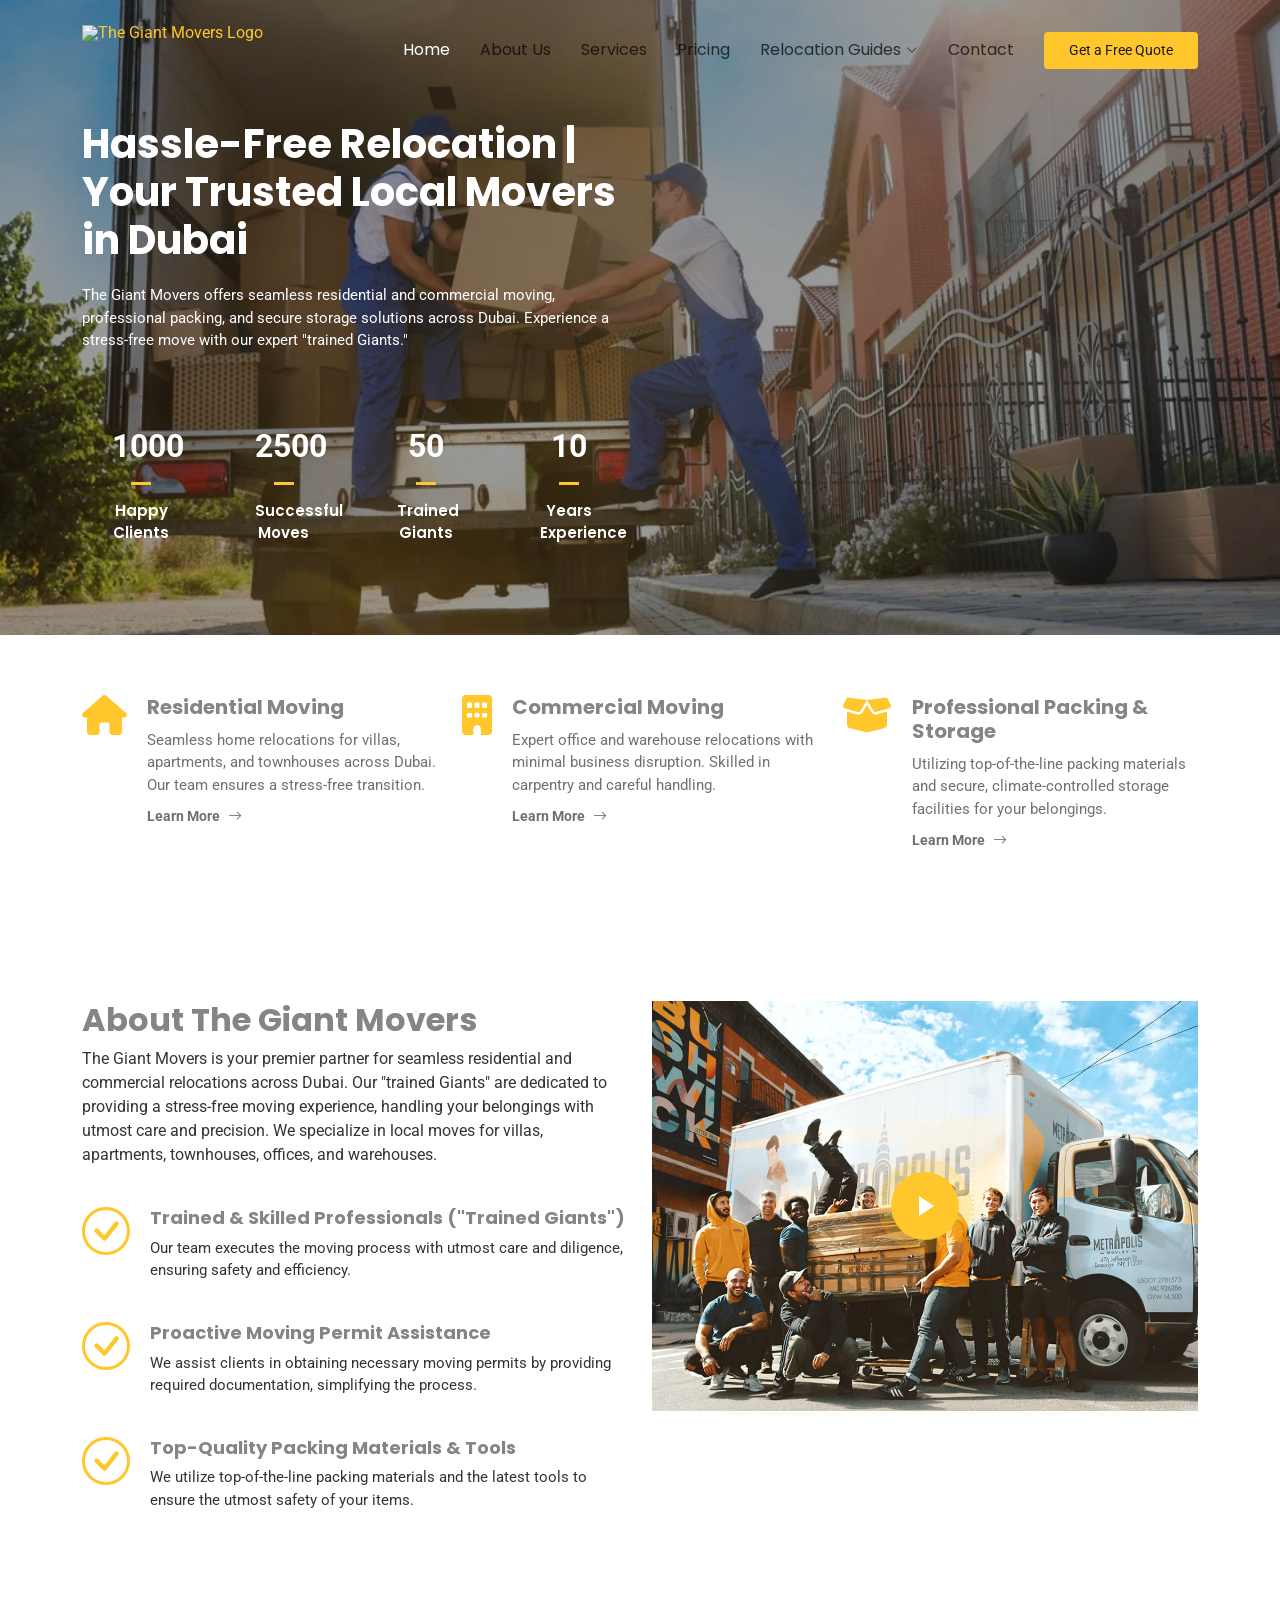
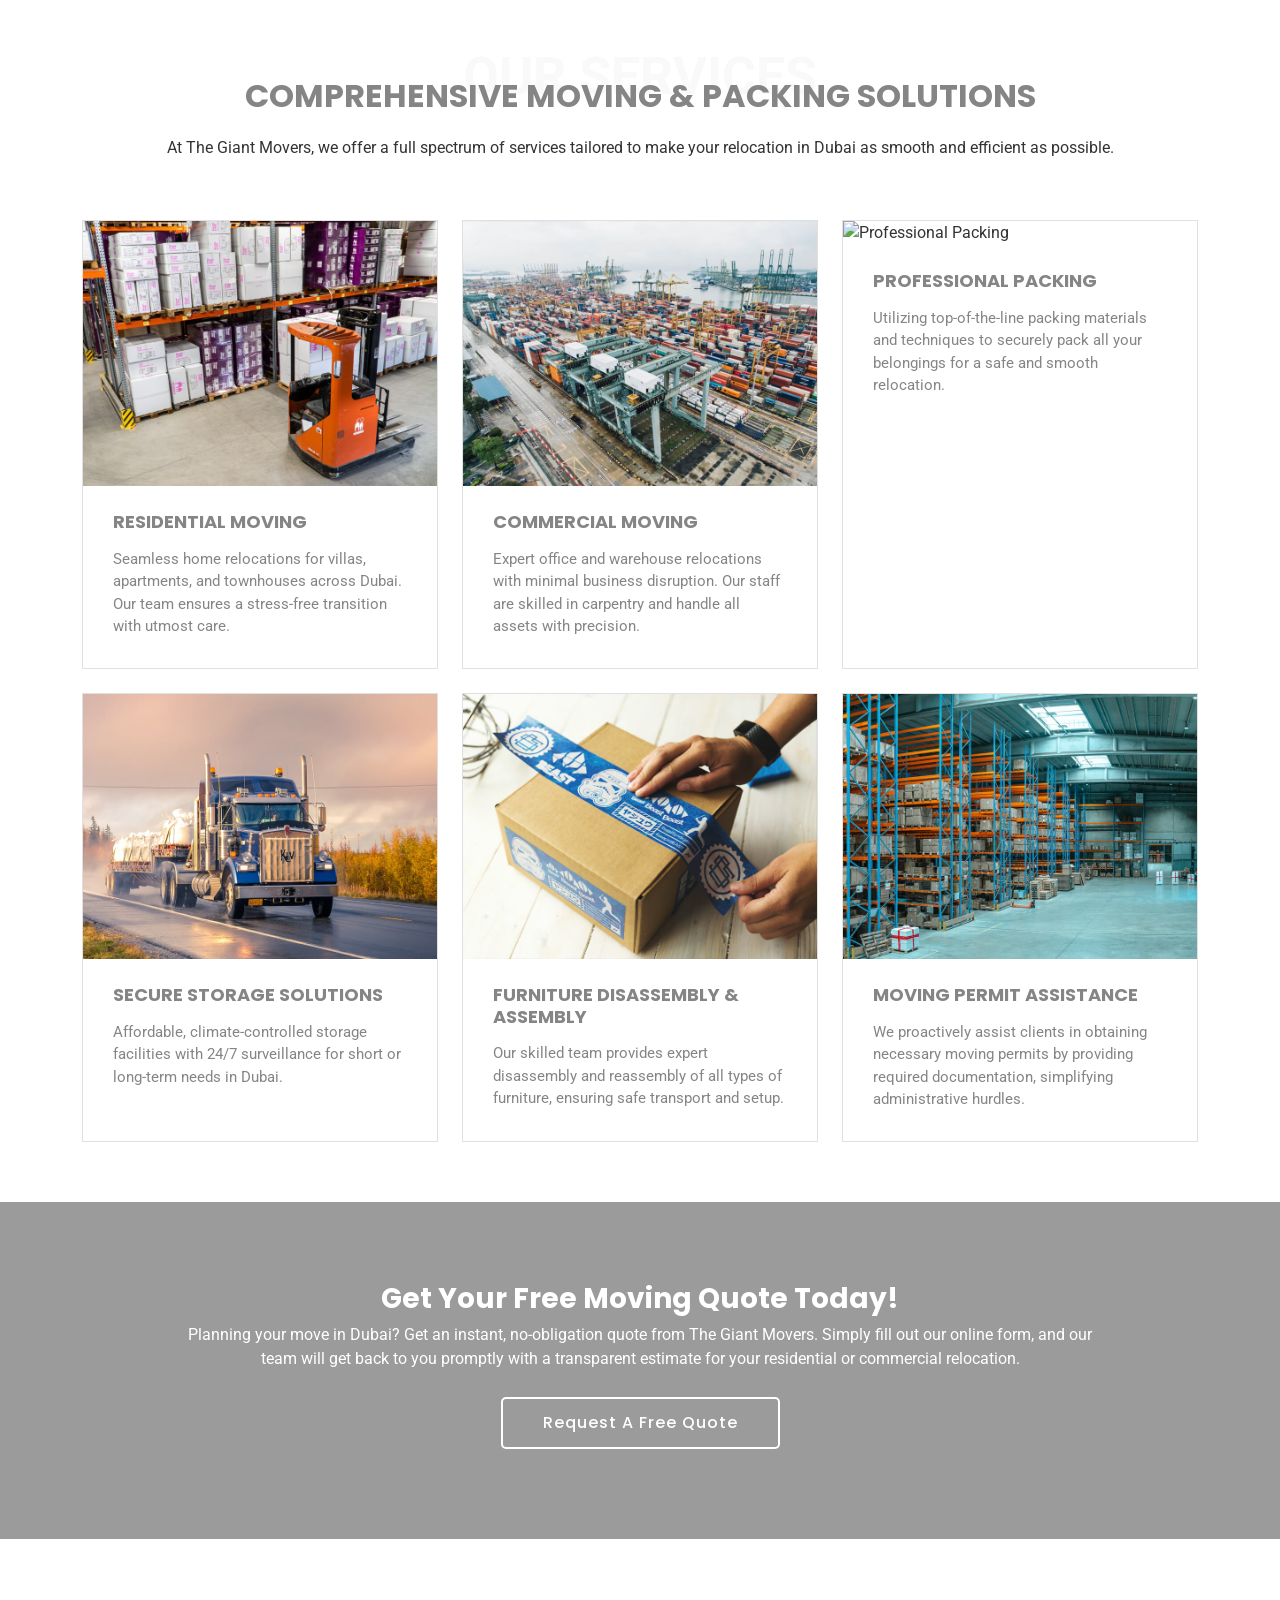
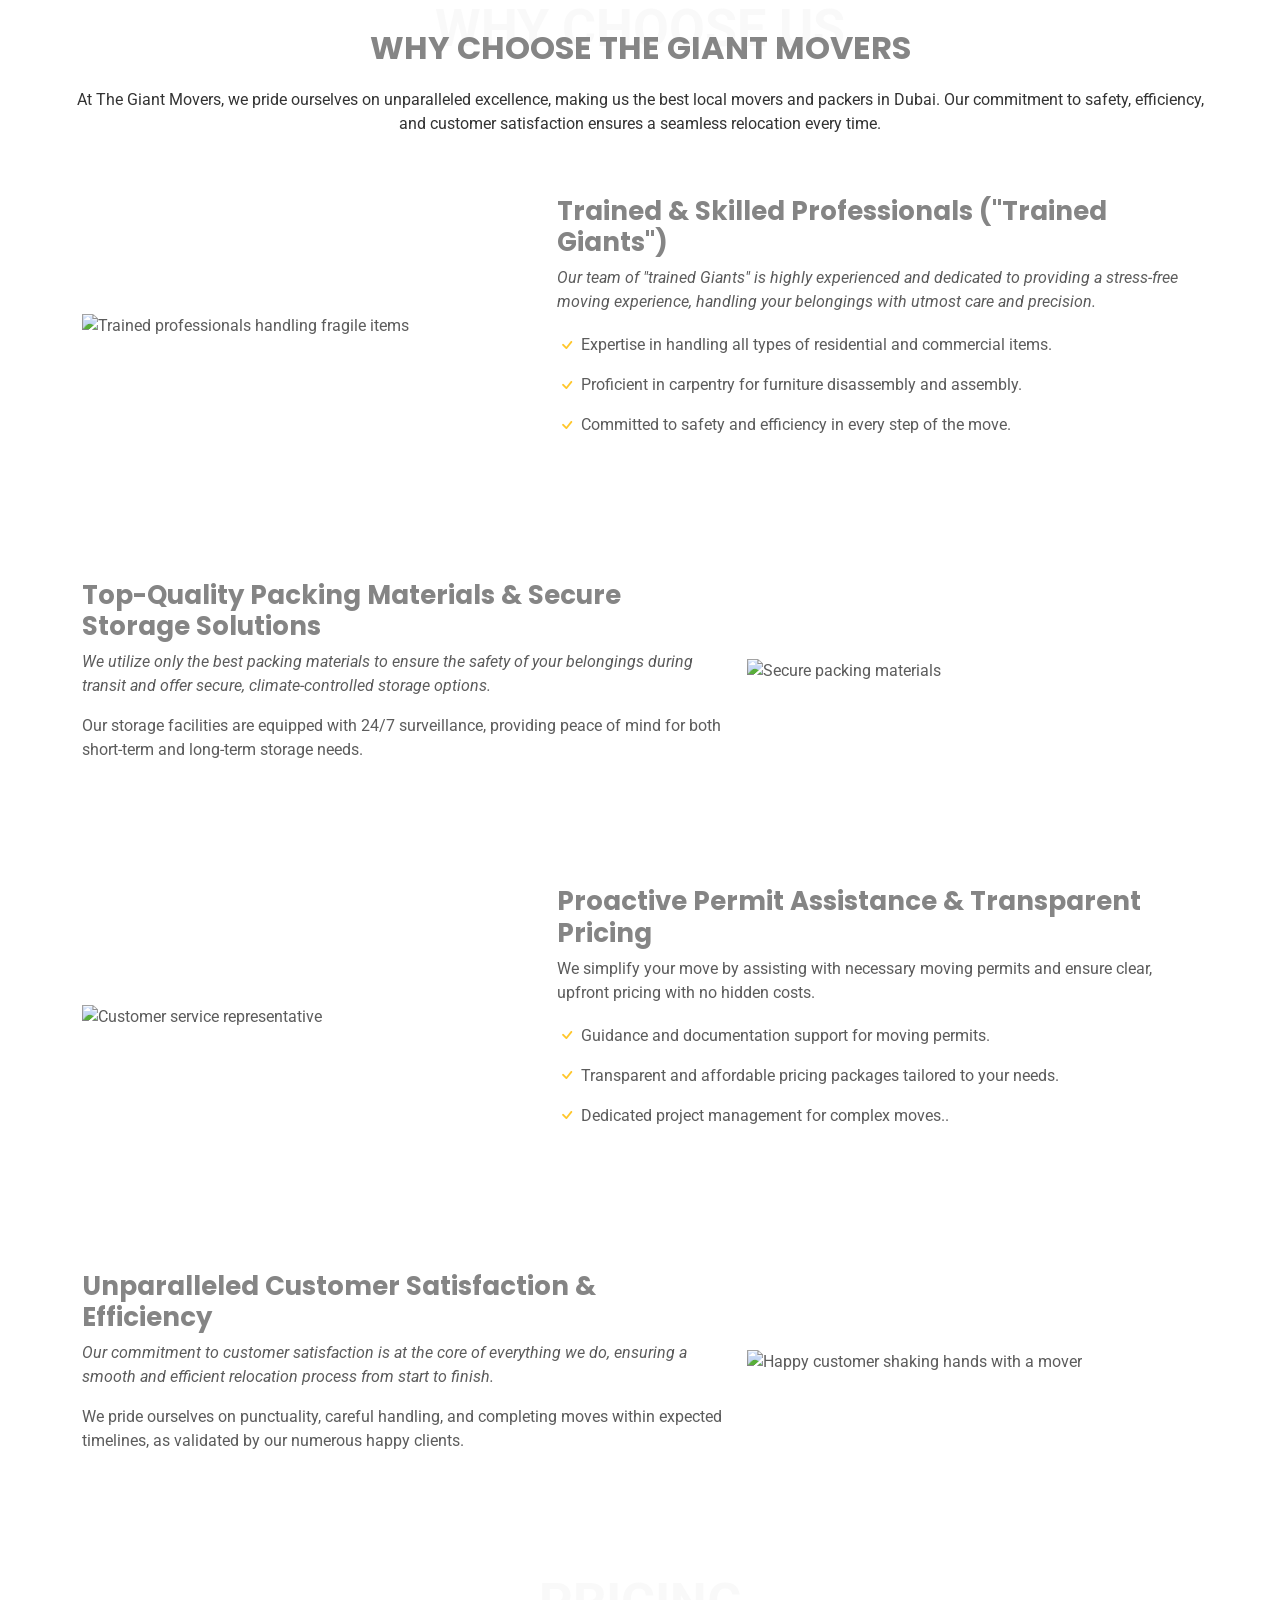
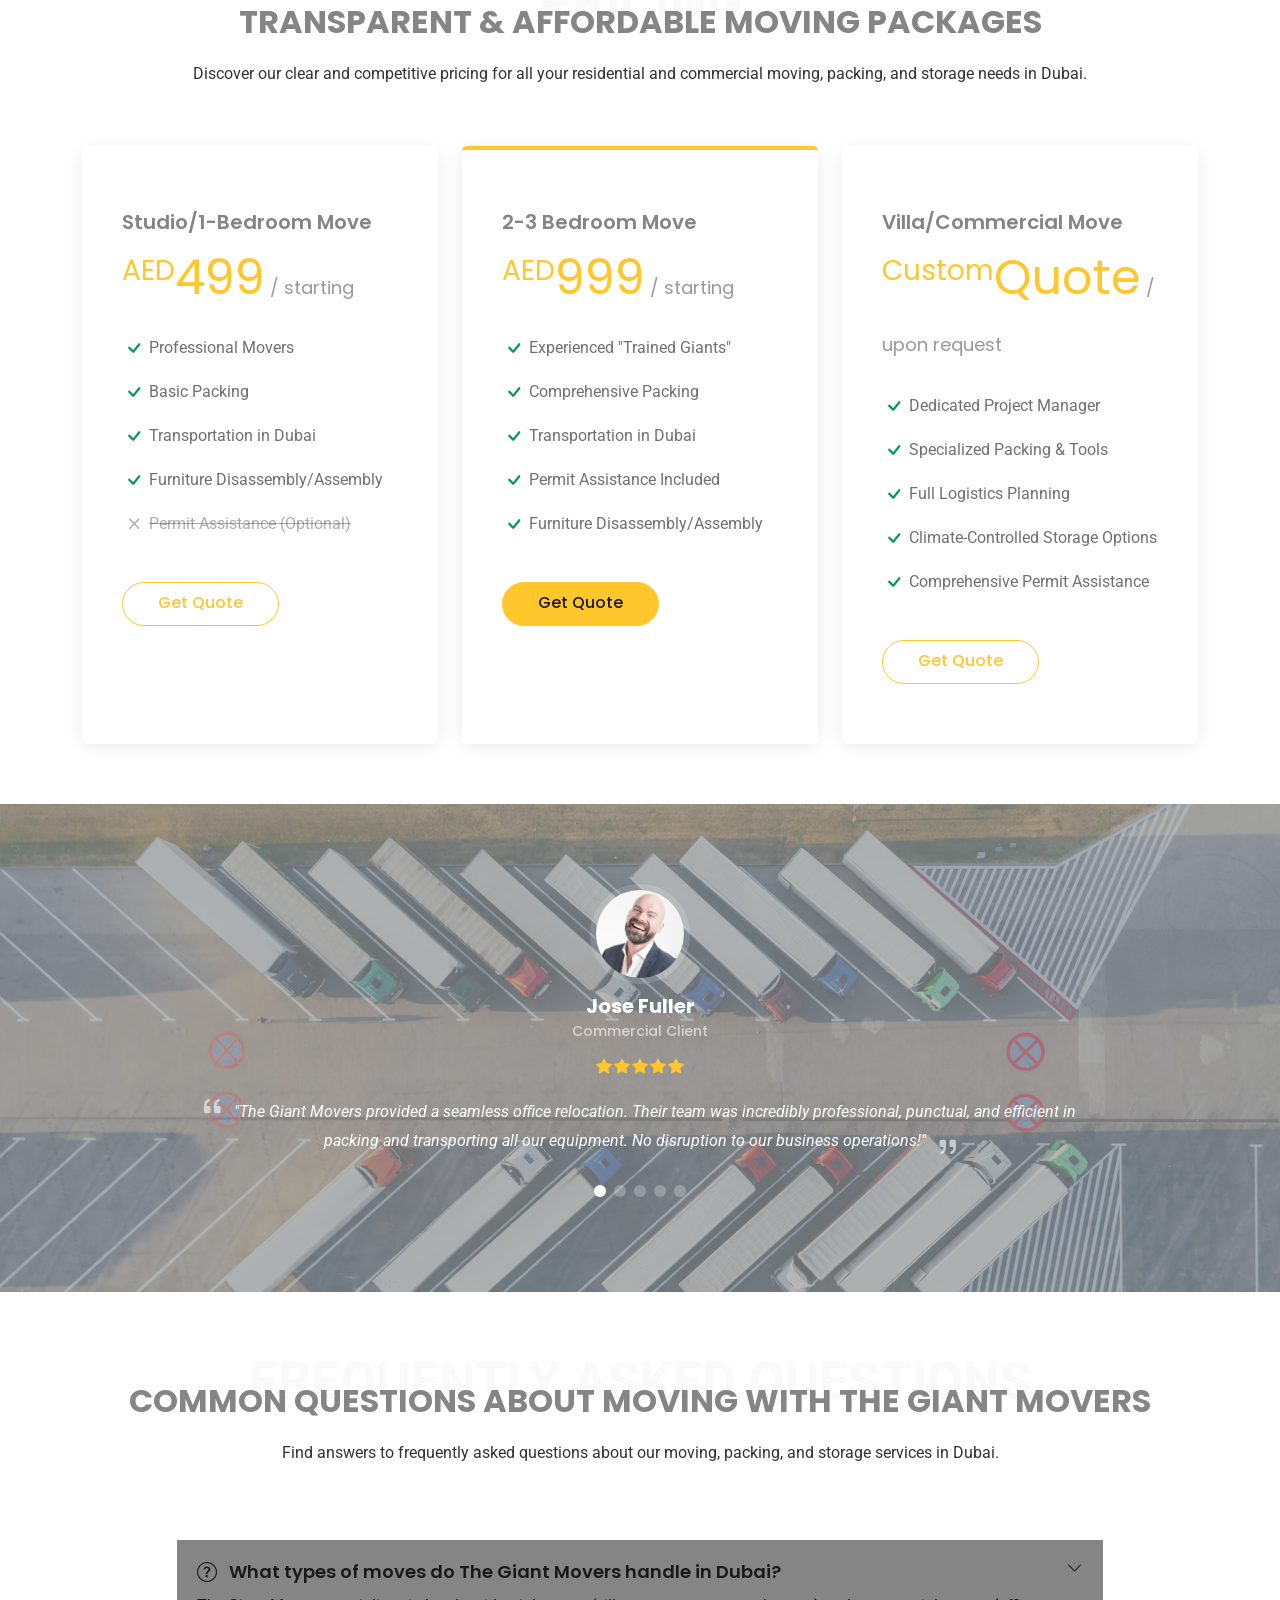
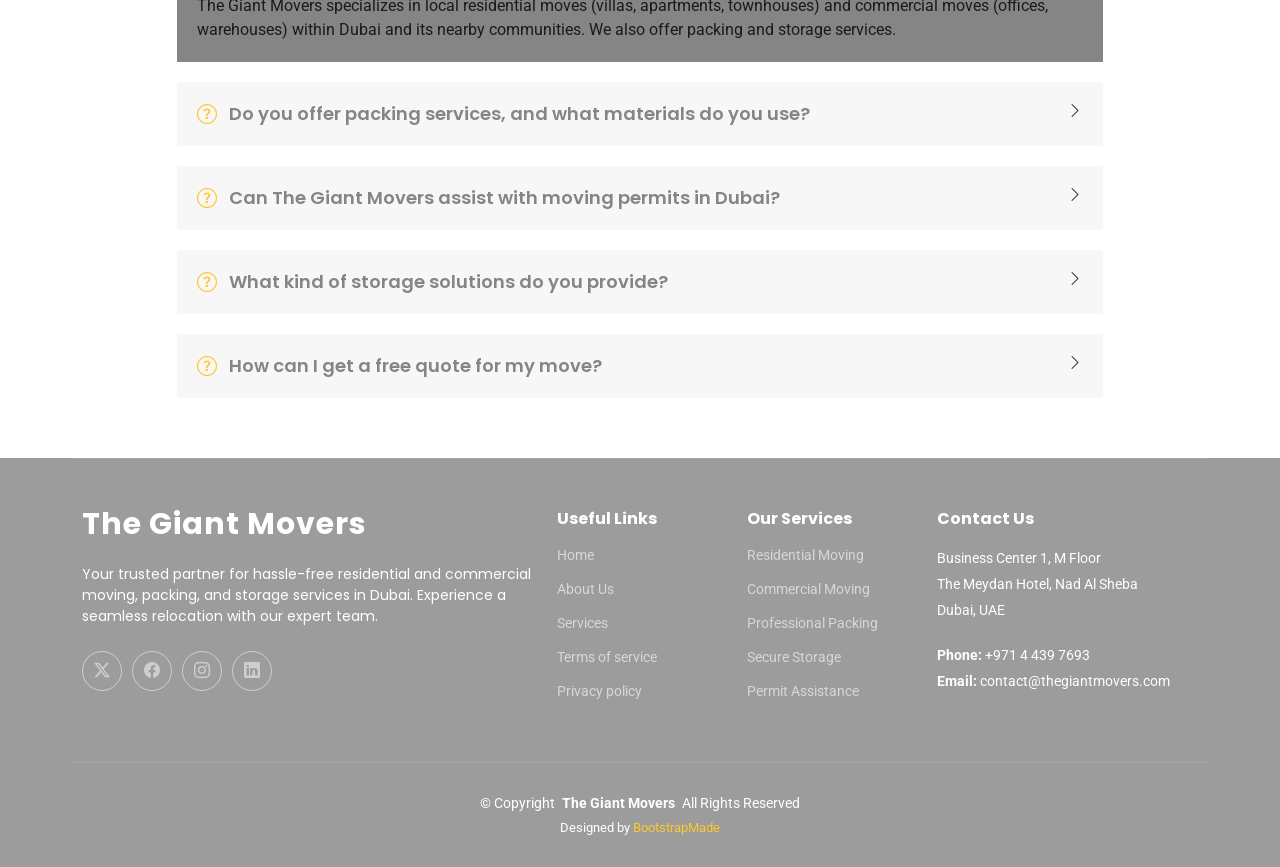
==== commit 103a3b29: "Update index.html" ====
--- a/ntheme/index.html
+++ b/ntheme/index.html
@@ -84,7 +84,7 @@
       <div class="container">
         <div class="row gy-4 d-flex justify-content-between">
           <div class="col-lg-6 order-2 order-lg-1 d-flex flex-column justify-content-center">
-            <h2 data-aos="fade-up">Hassle-Free Relocation: Your Trusted Local Movers in Dubai</h2>
+            <h2 data-aos="fade-up">Hassle-Free Relocation | Your Trusted Local Movers in Dubai</h2>
             <p data-aos="fade-up" data-aos-delay="100">The Giant Movers offers seamless residential and commercial moving, professional packing, and secure storage solutions across Dubai. Experience a stress-free move with our expert "trained Giants."</p>
 
   
@@ -116,7 +116,7 @@
           </div>
 
           <div class="col-lg-5 order-1 order-lg-2 hero-img" data-aos="zoom-out">
-            <img src="assets/img/hero-img.svg" class="img-fluid mb-3 mb-lg-0" alt="Moving truck and boxes illustration">
+           
           </div>
 
         </div>
--- a/ntheme/assets/css/main.css
+++ b/ntheme/assets/css/main.css
@@ -875,6 +875,14 @@
   padding: 120px 0 60px 0;
 }
 
+.hero::before {
+    content: "";
+    position: absolute;
+    inset: 0; /* Cover the entire hero section */
+    background-color: rgba(0, 0, 0, 0.4); /* Black color with 40% opacity */
+    z-index: 2; /* Ensure it sits above the background image (z-index 1) but below content */
+}
+
 .hero .hero-bg {
   position: absolute;
   inset: 0;
@@ -882,10 +890,8 @@
   width: 100%;
   height: 100%;
   object-fit: cover;
-  background: rgba(0, 0, 0, 0.3);
   z-index: 1;
 }
-
 .hero .container {
   position: relative;
   z-index: 3;
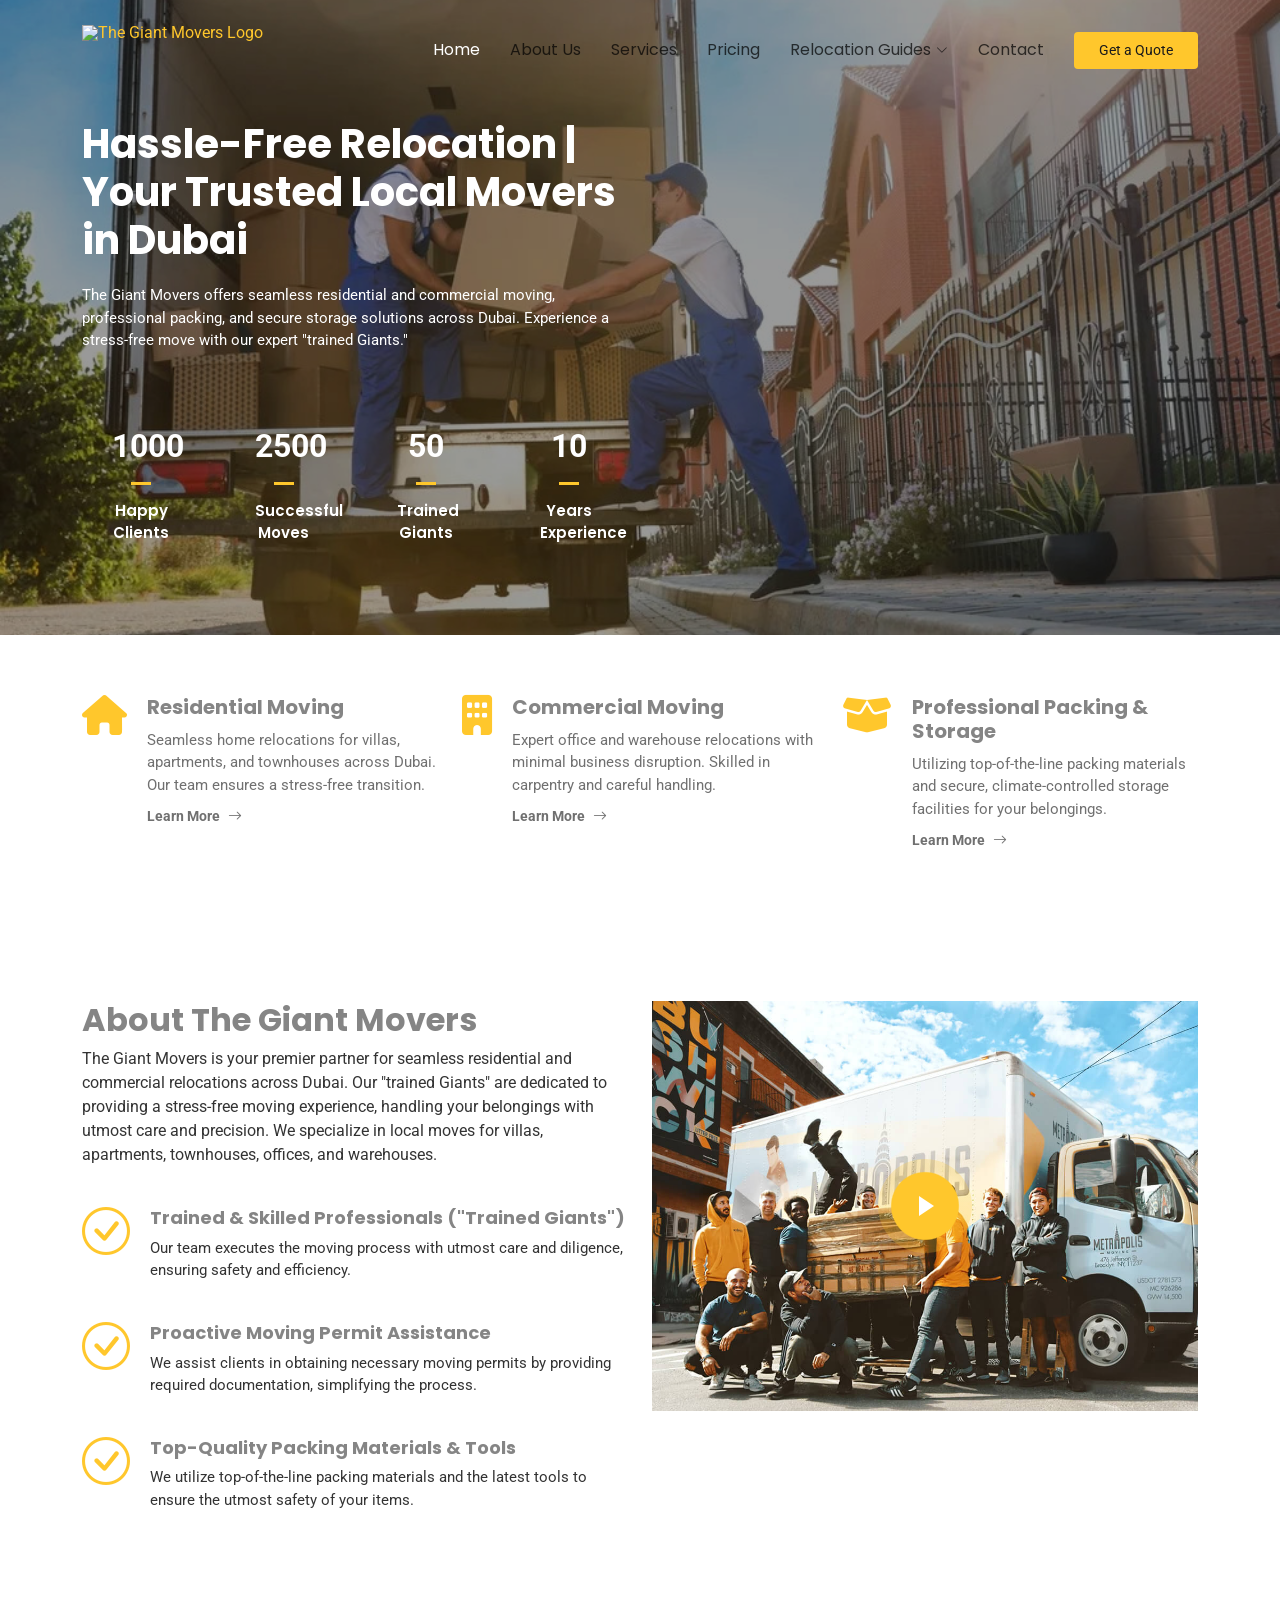
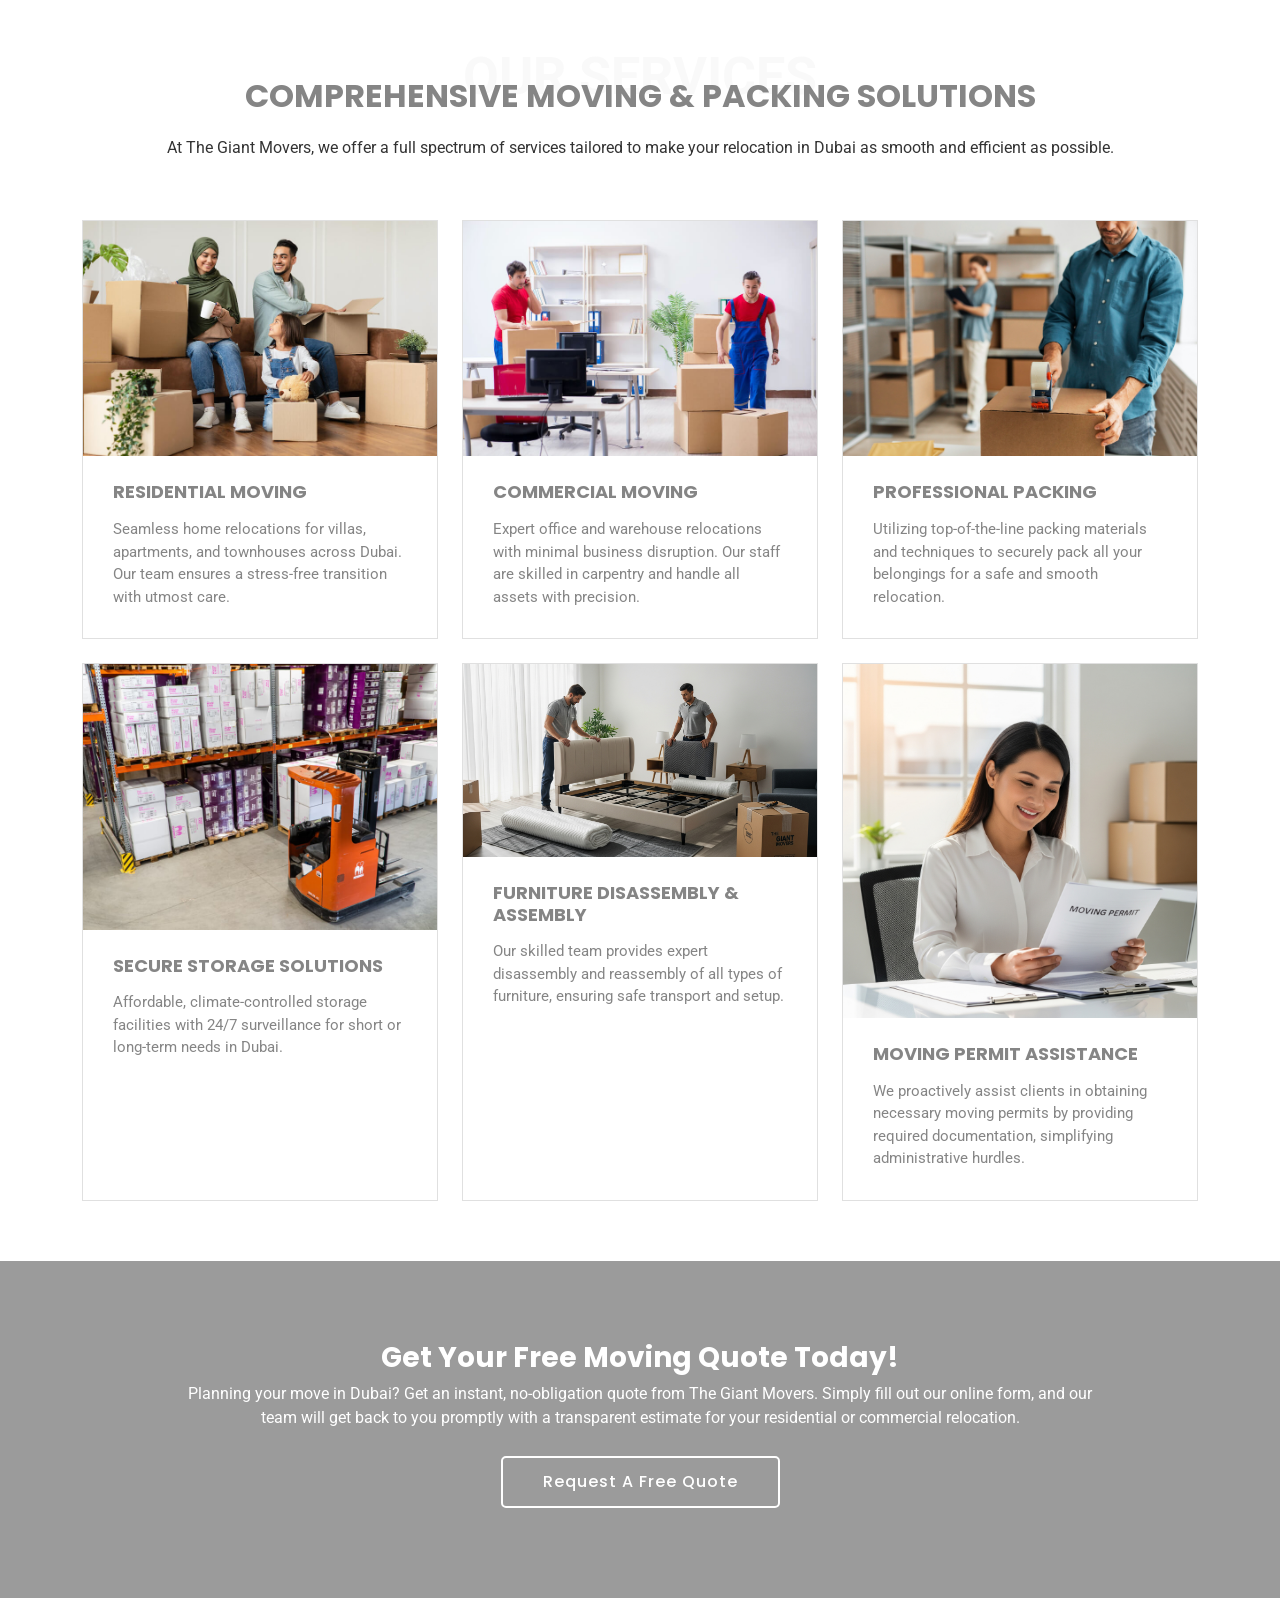
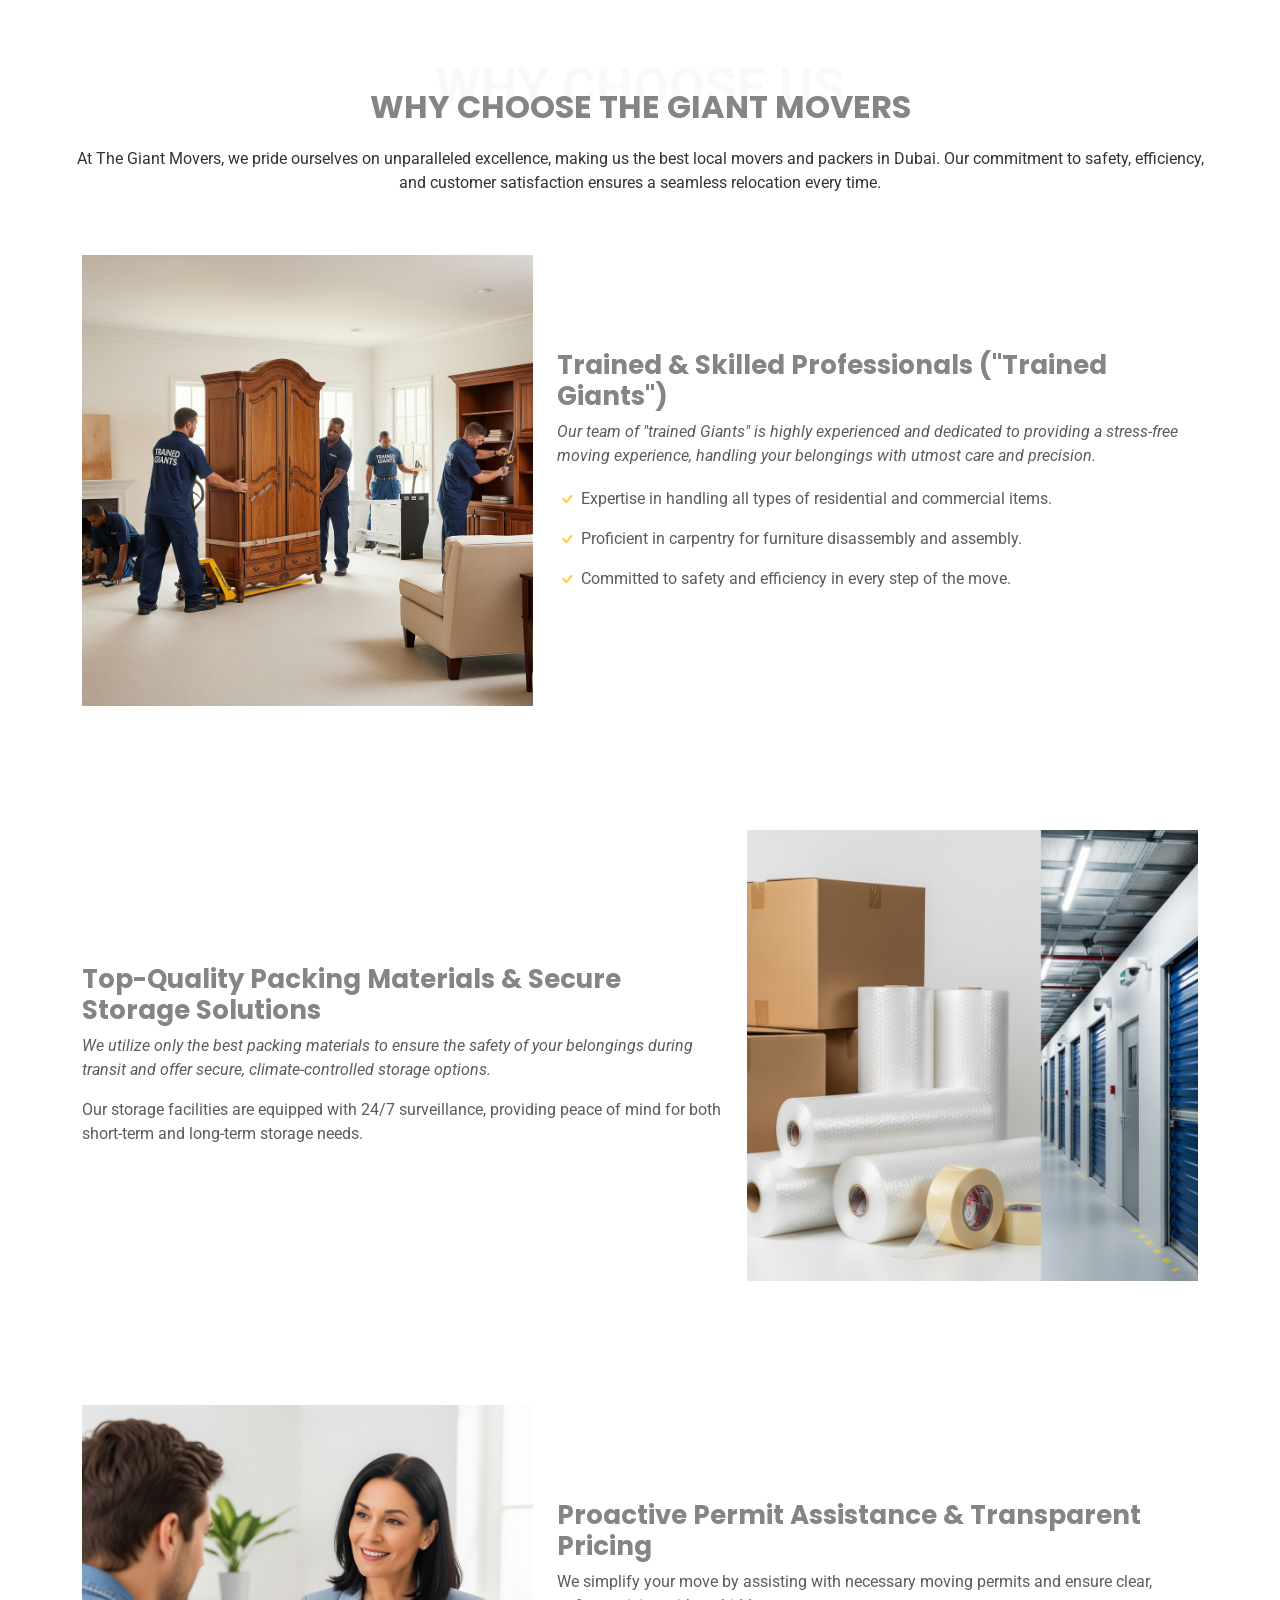
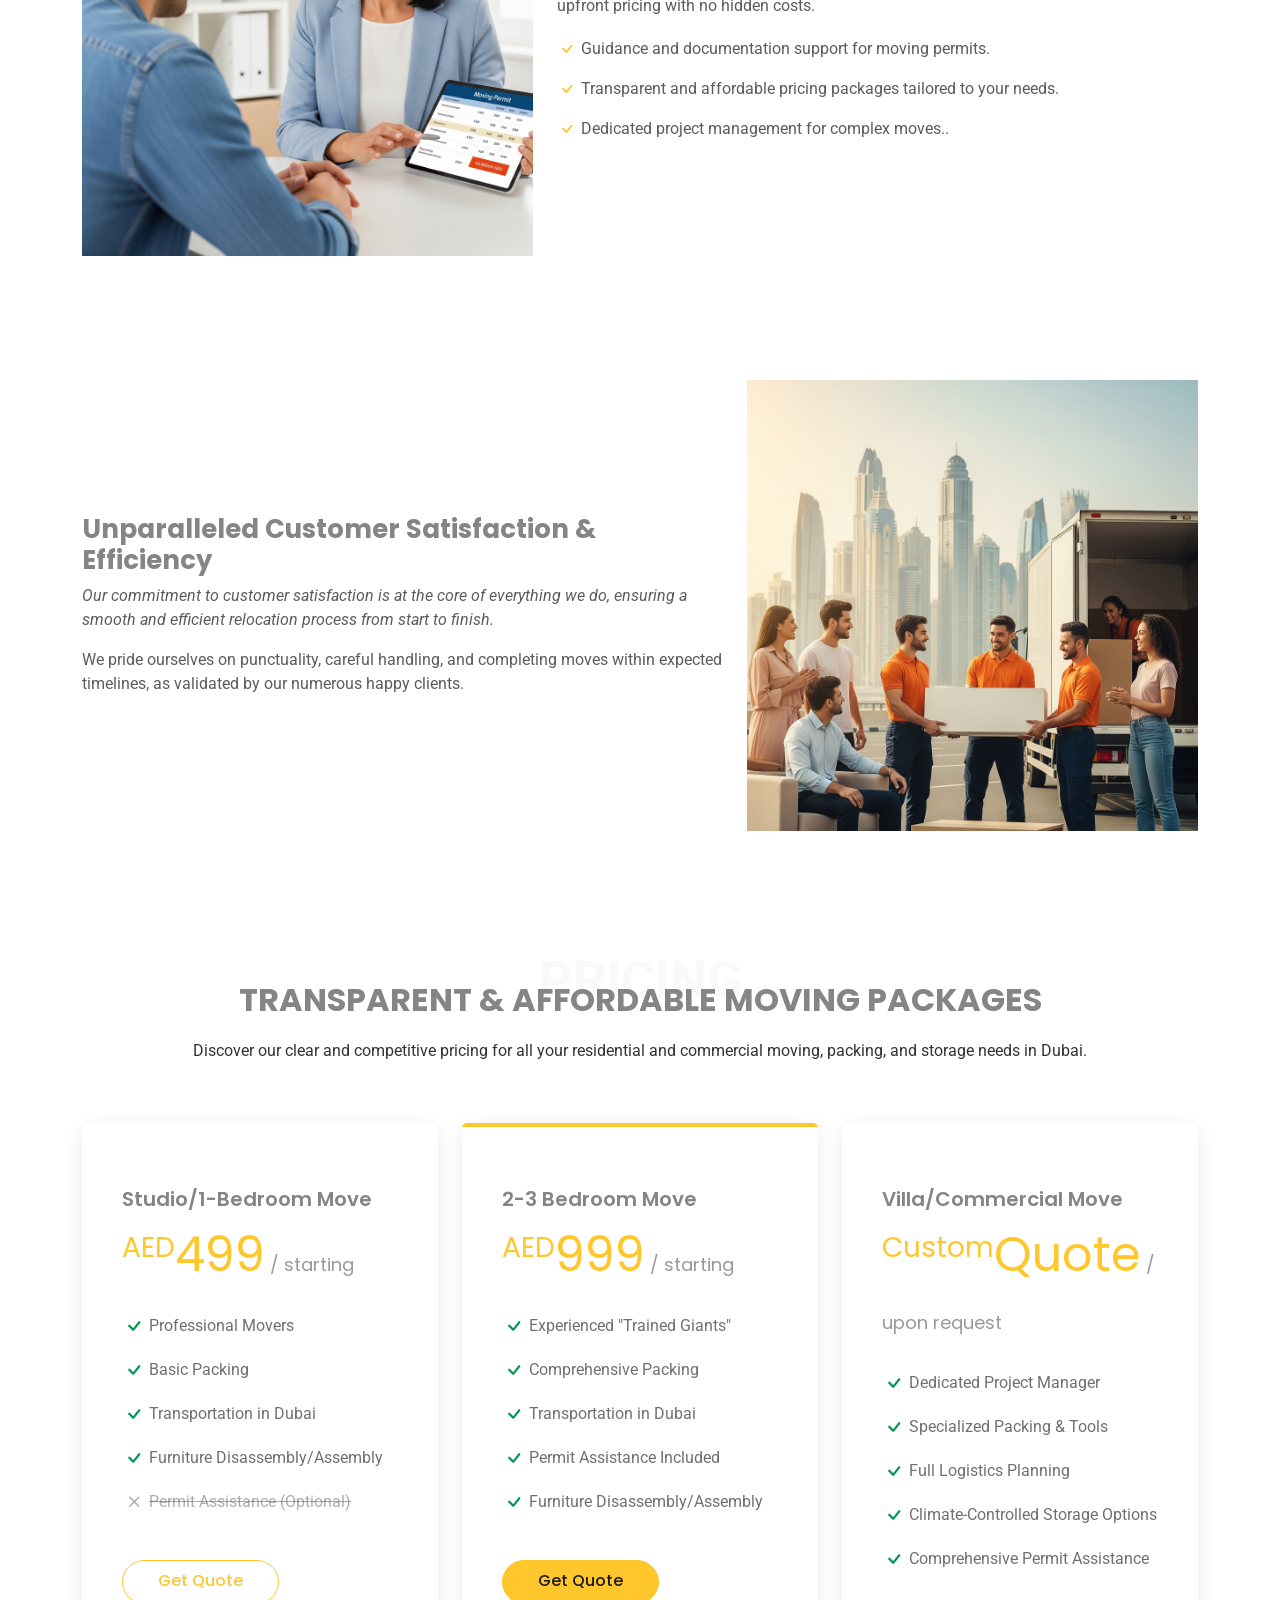
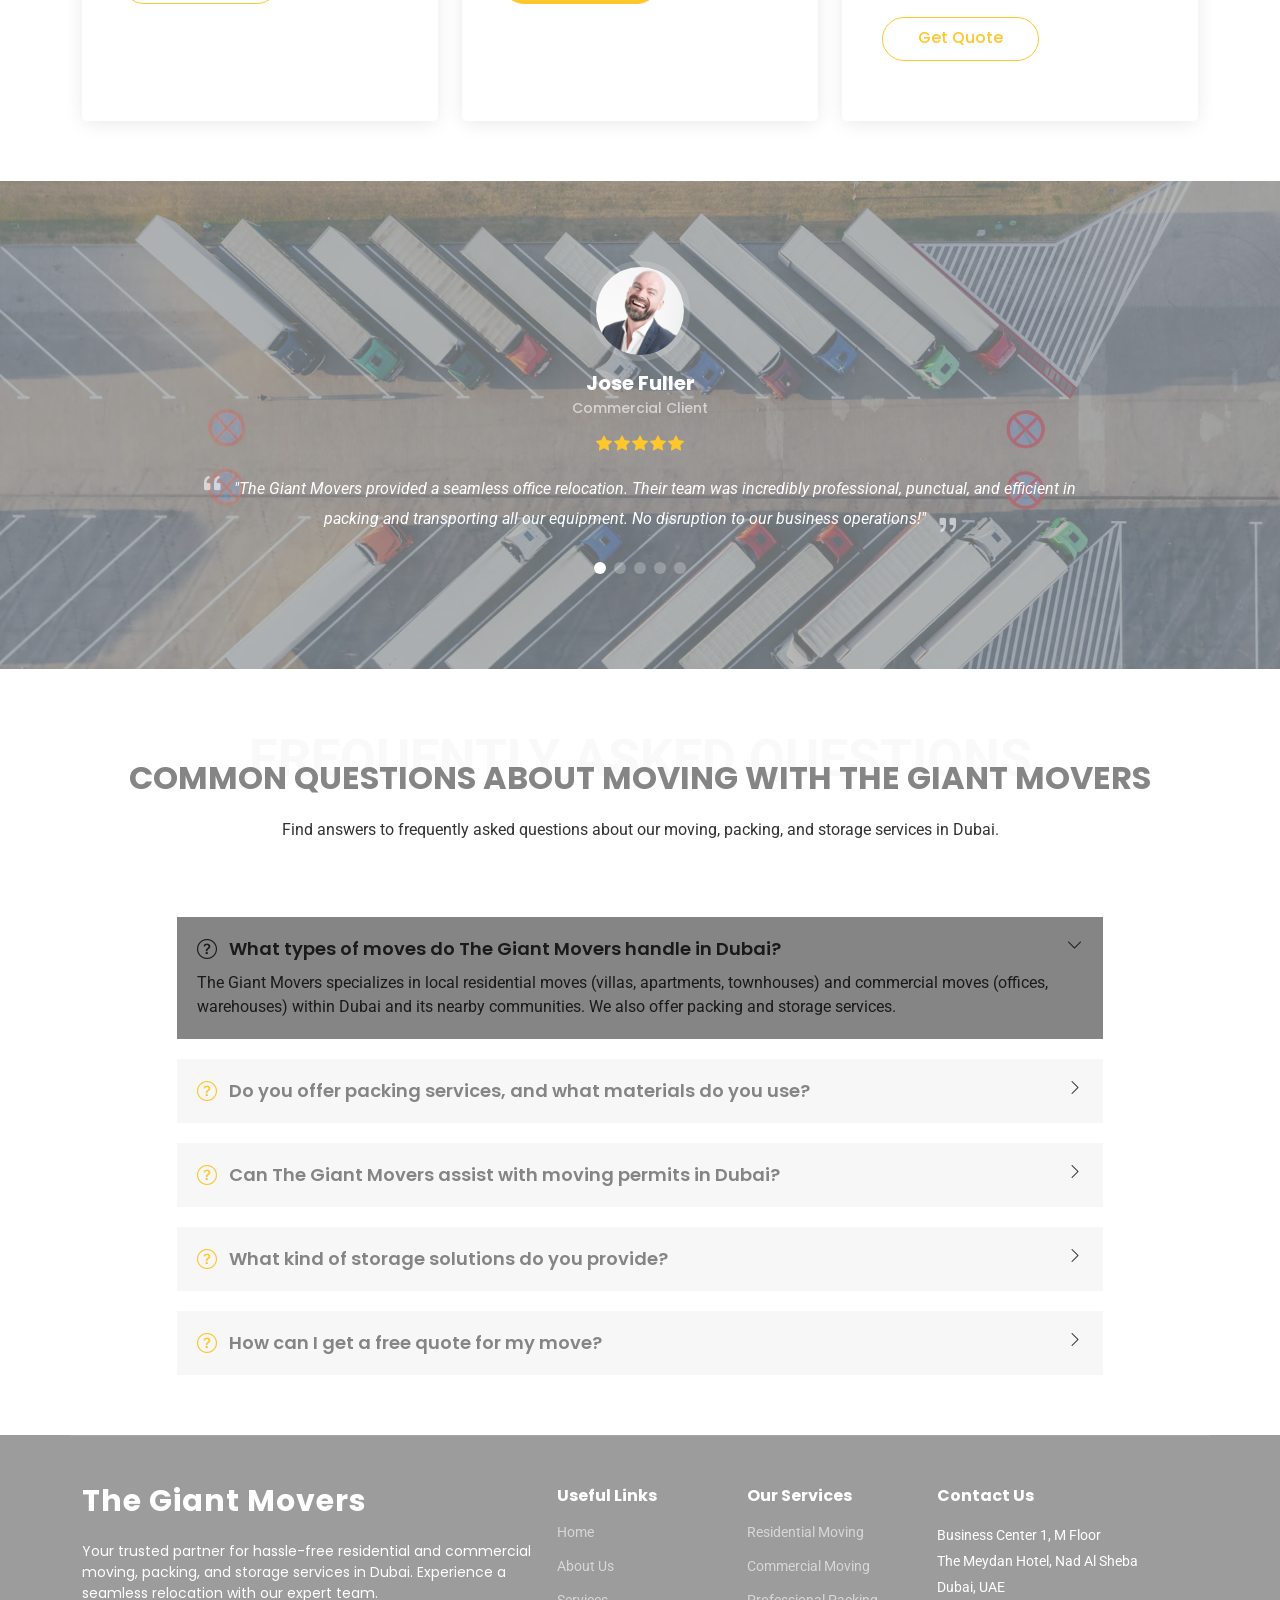
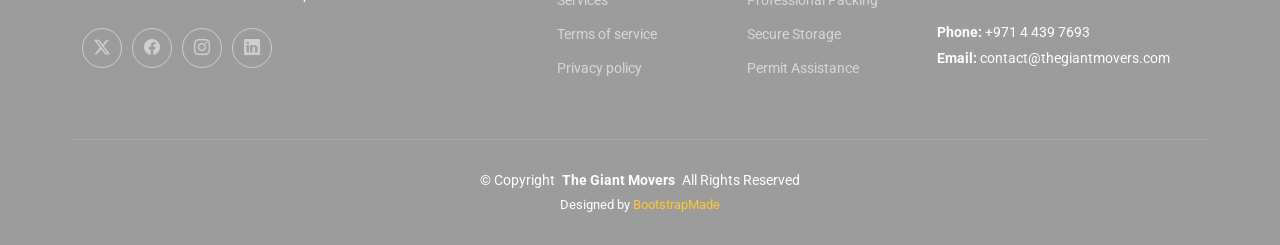
==== commit 4855af3d: "Update index.html" ====
--- a/ntheme/index.html
+++ b/ntheme/index.html
@@ -70,7 +70,7 @@
         <i class="mobile-nav-toggle d-xl-none bi bi-list"></i>
       </nav>
 
-      <a class="btn-getstarted" href="get-a-quote.html">Get a Free Quote</a>
+      <a class="btn-getstarted" href="get-a-quote.html">Get a Quote</a>
 
     </div>
   </header>
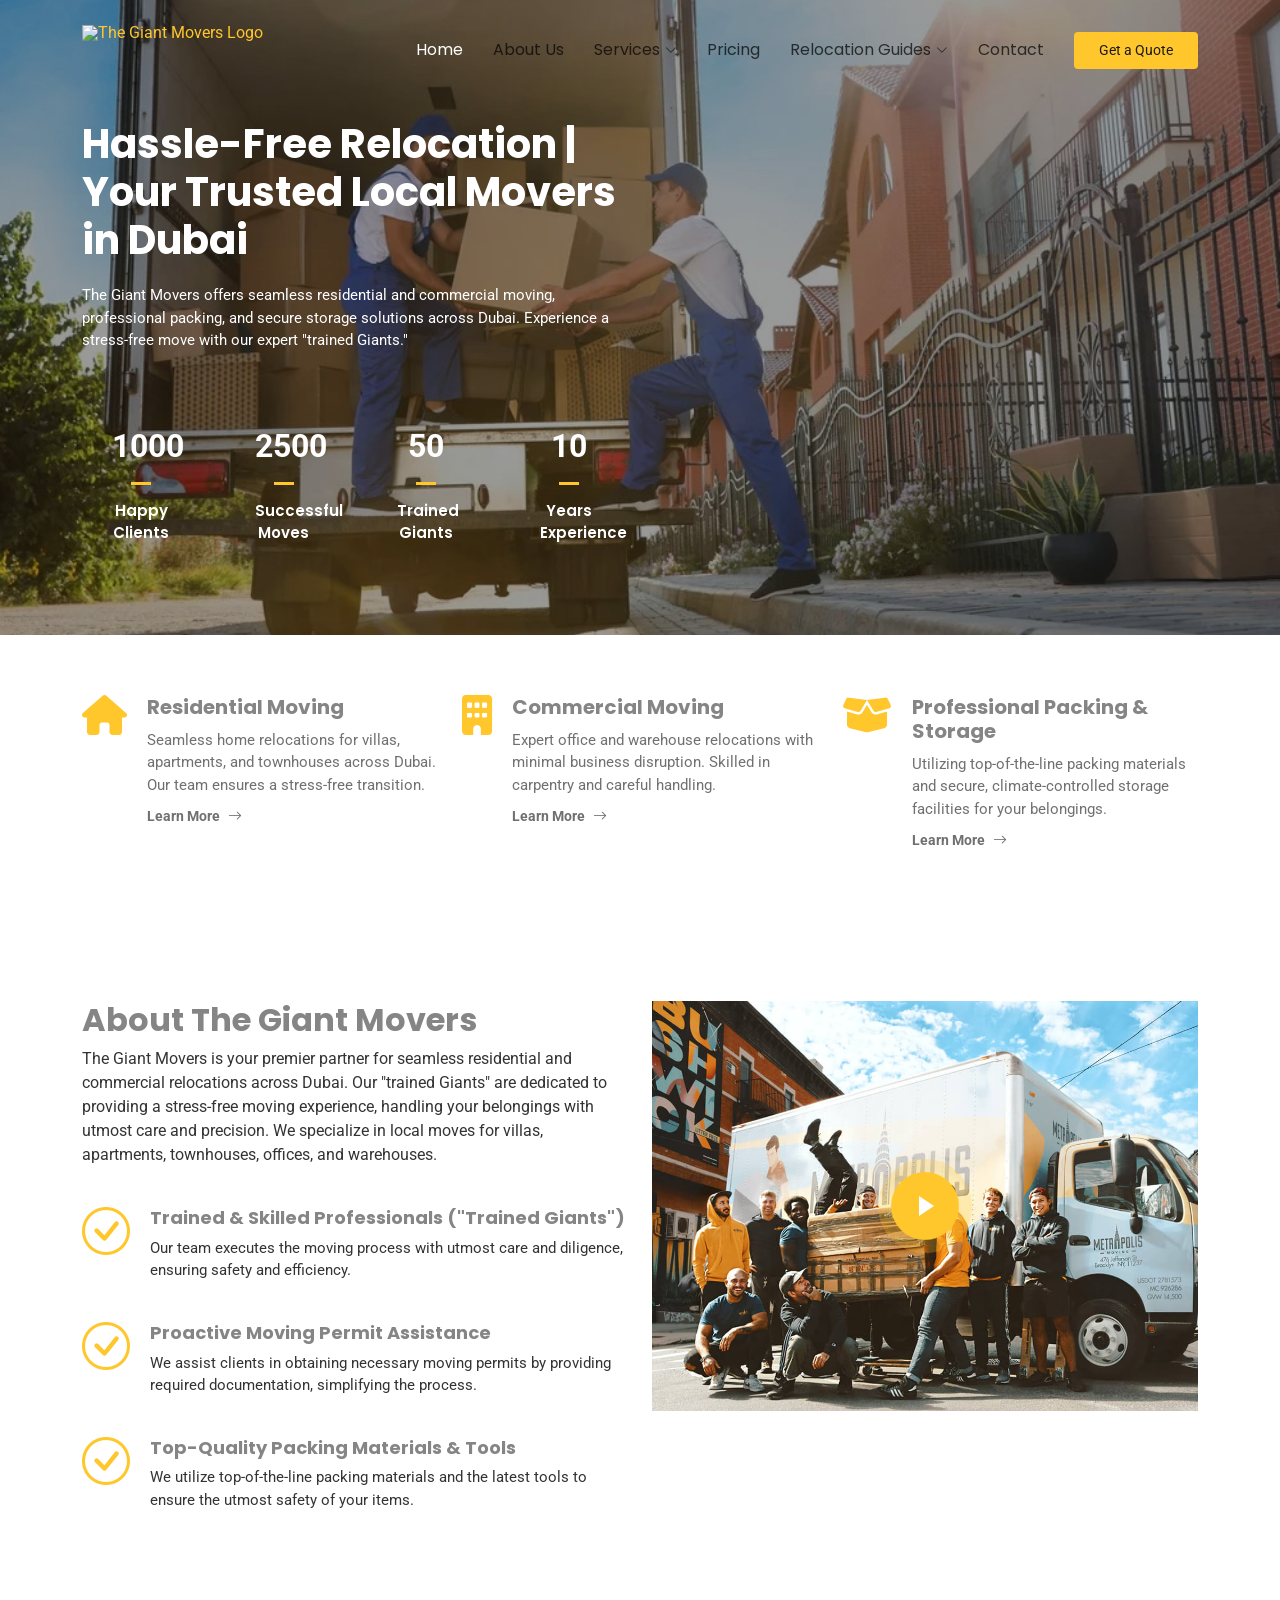
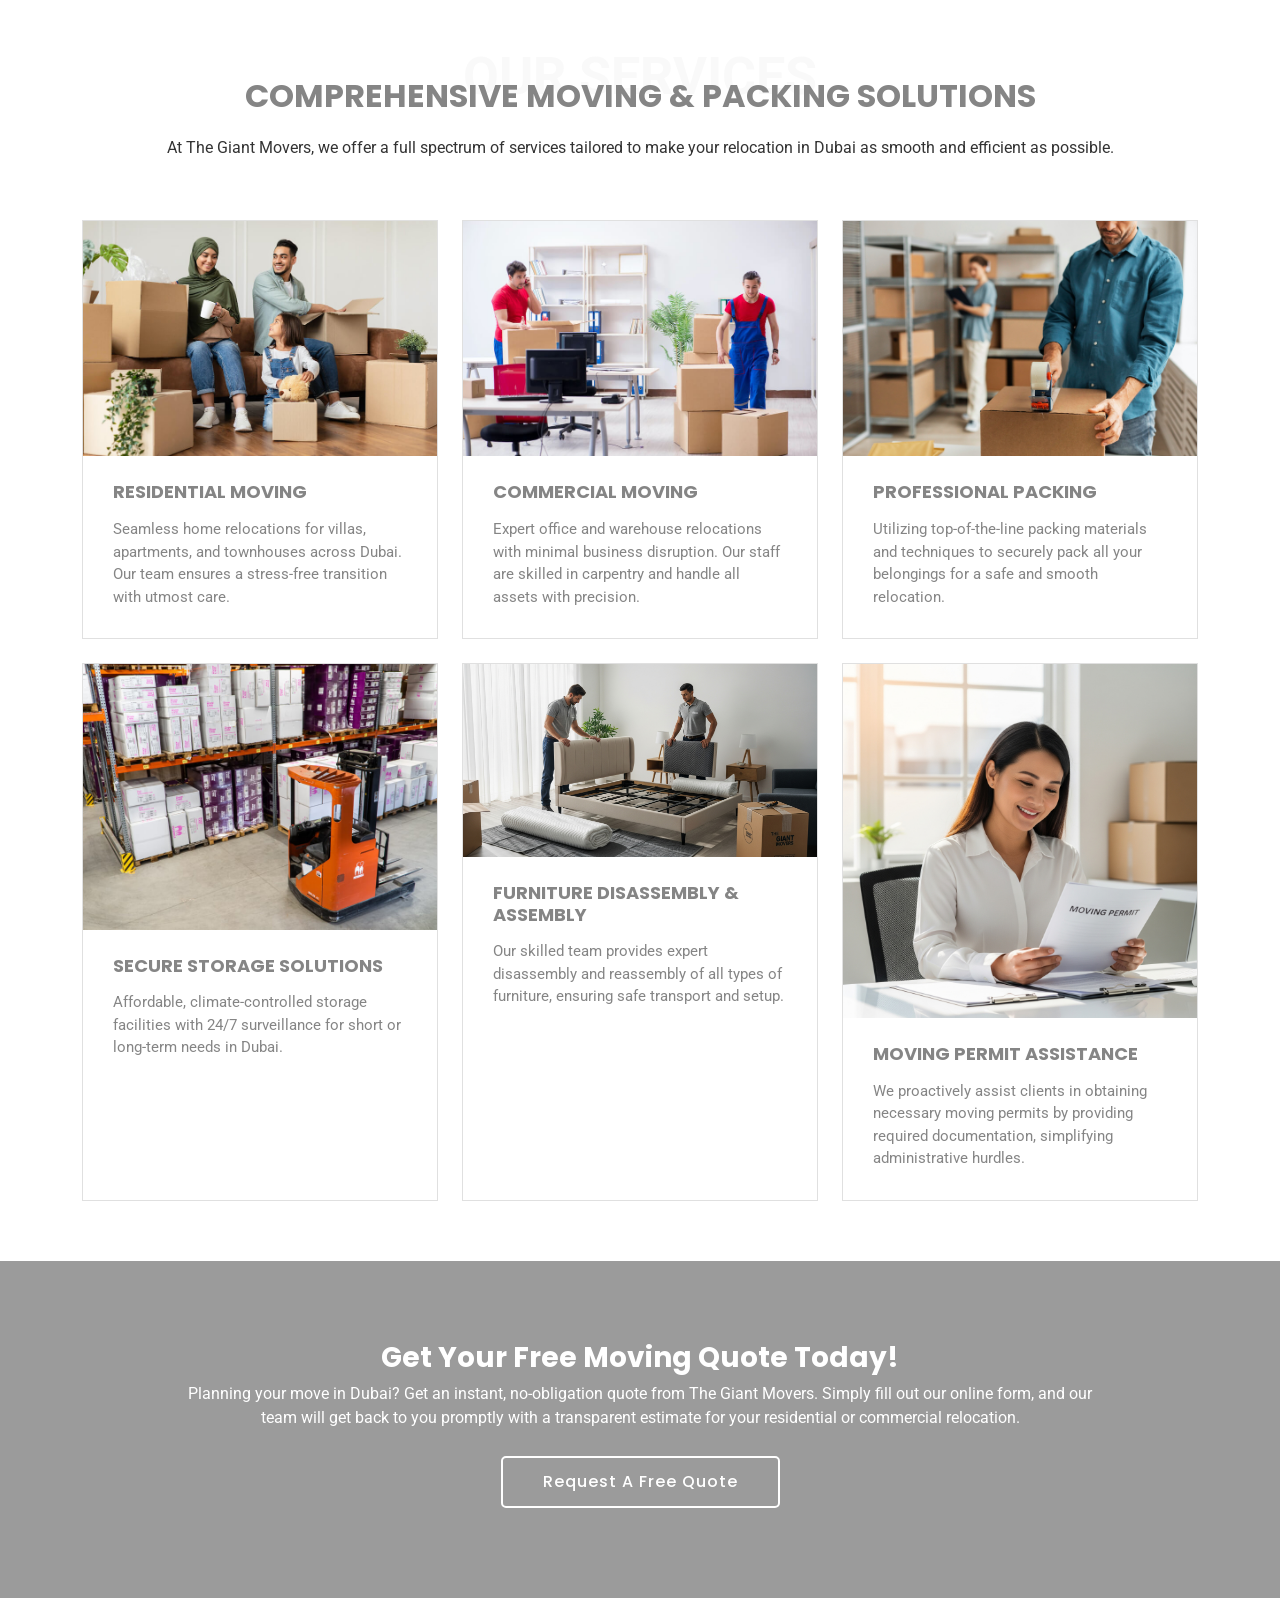
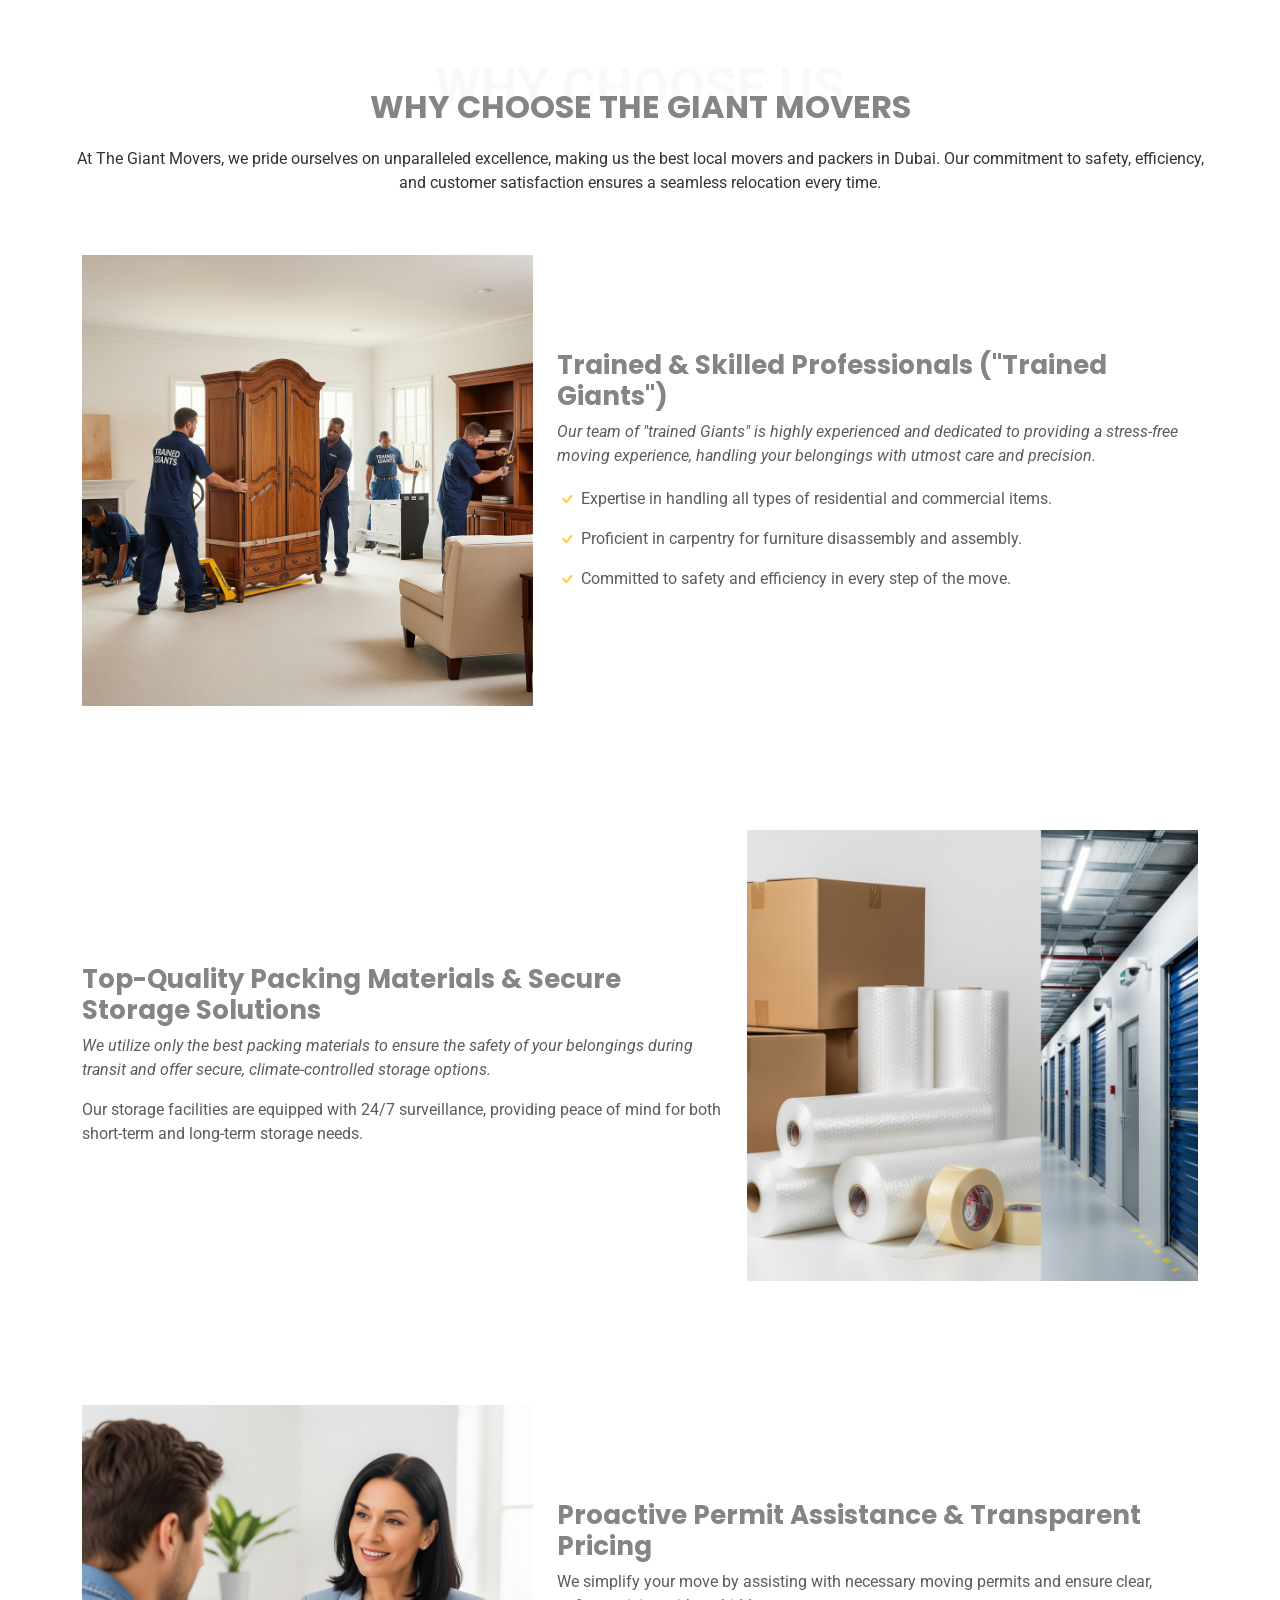
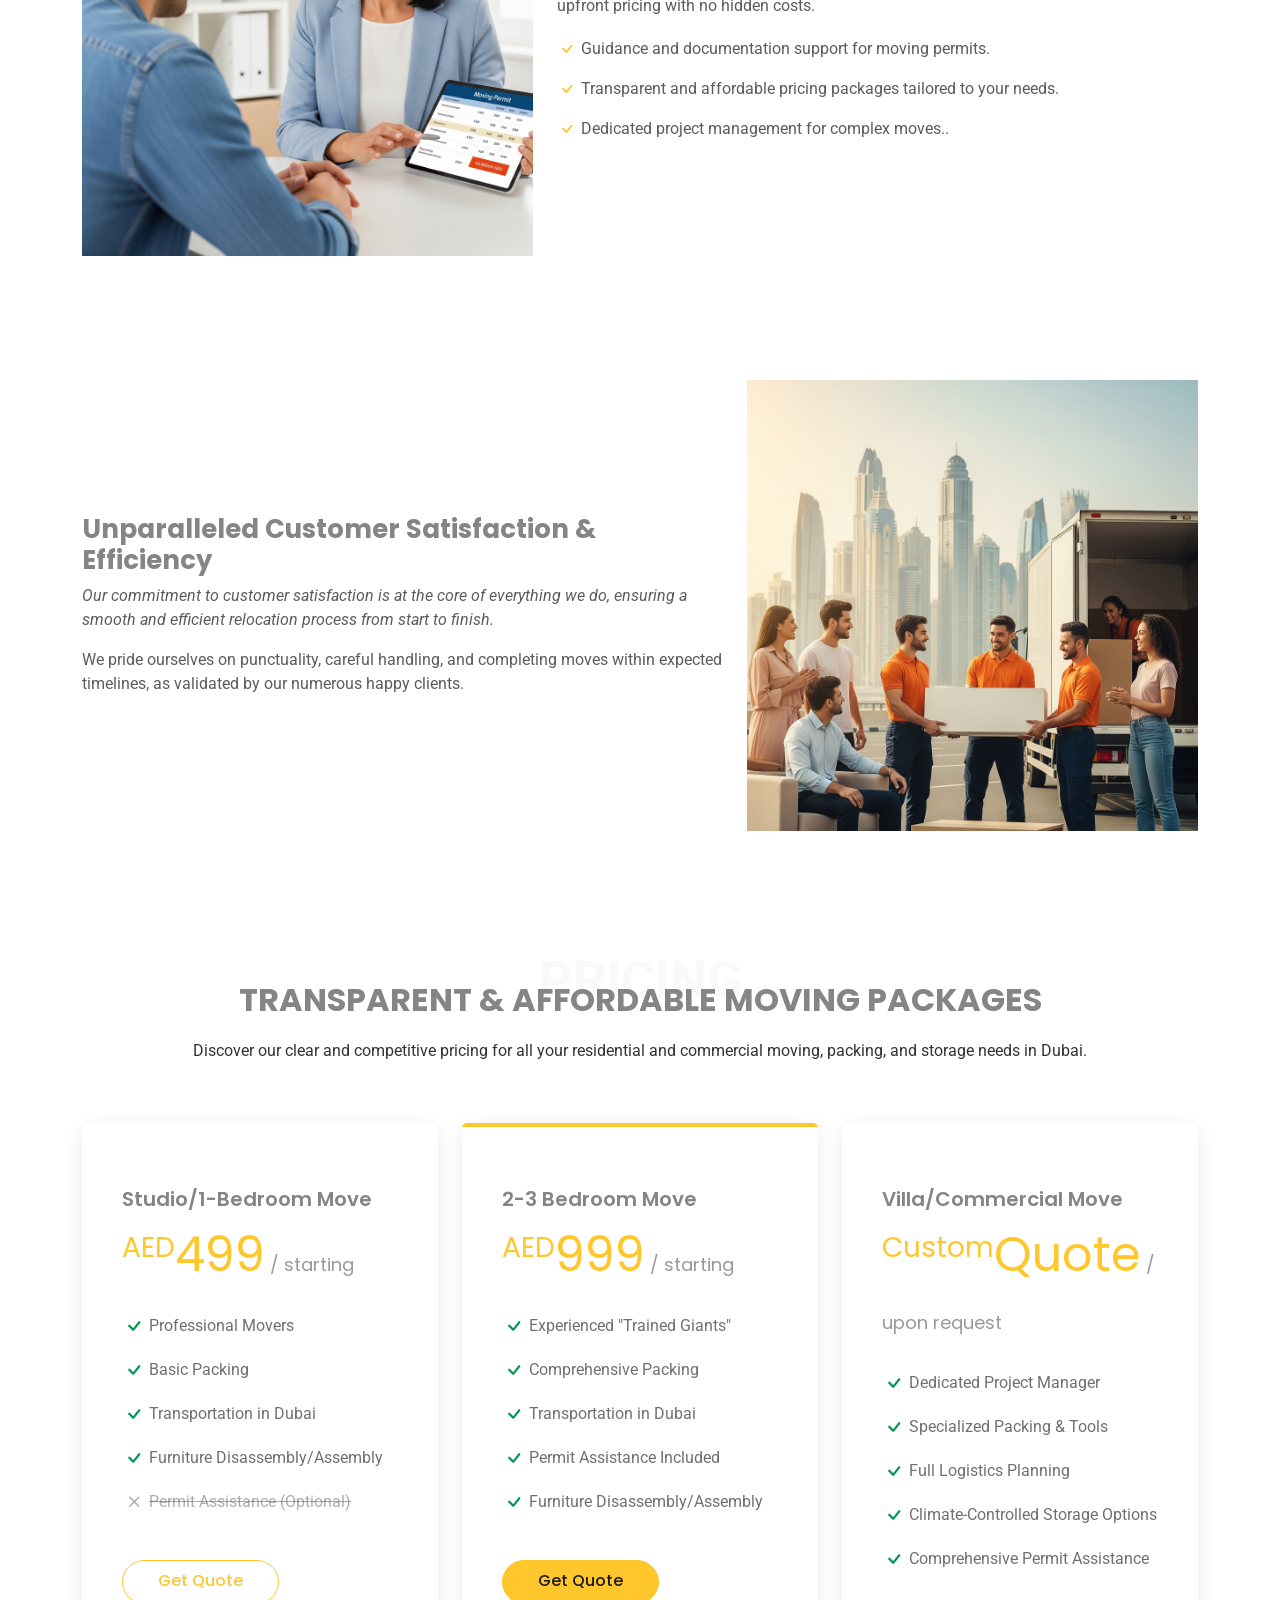
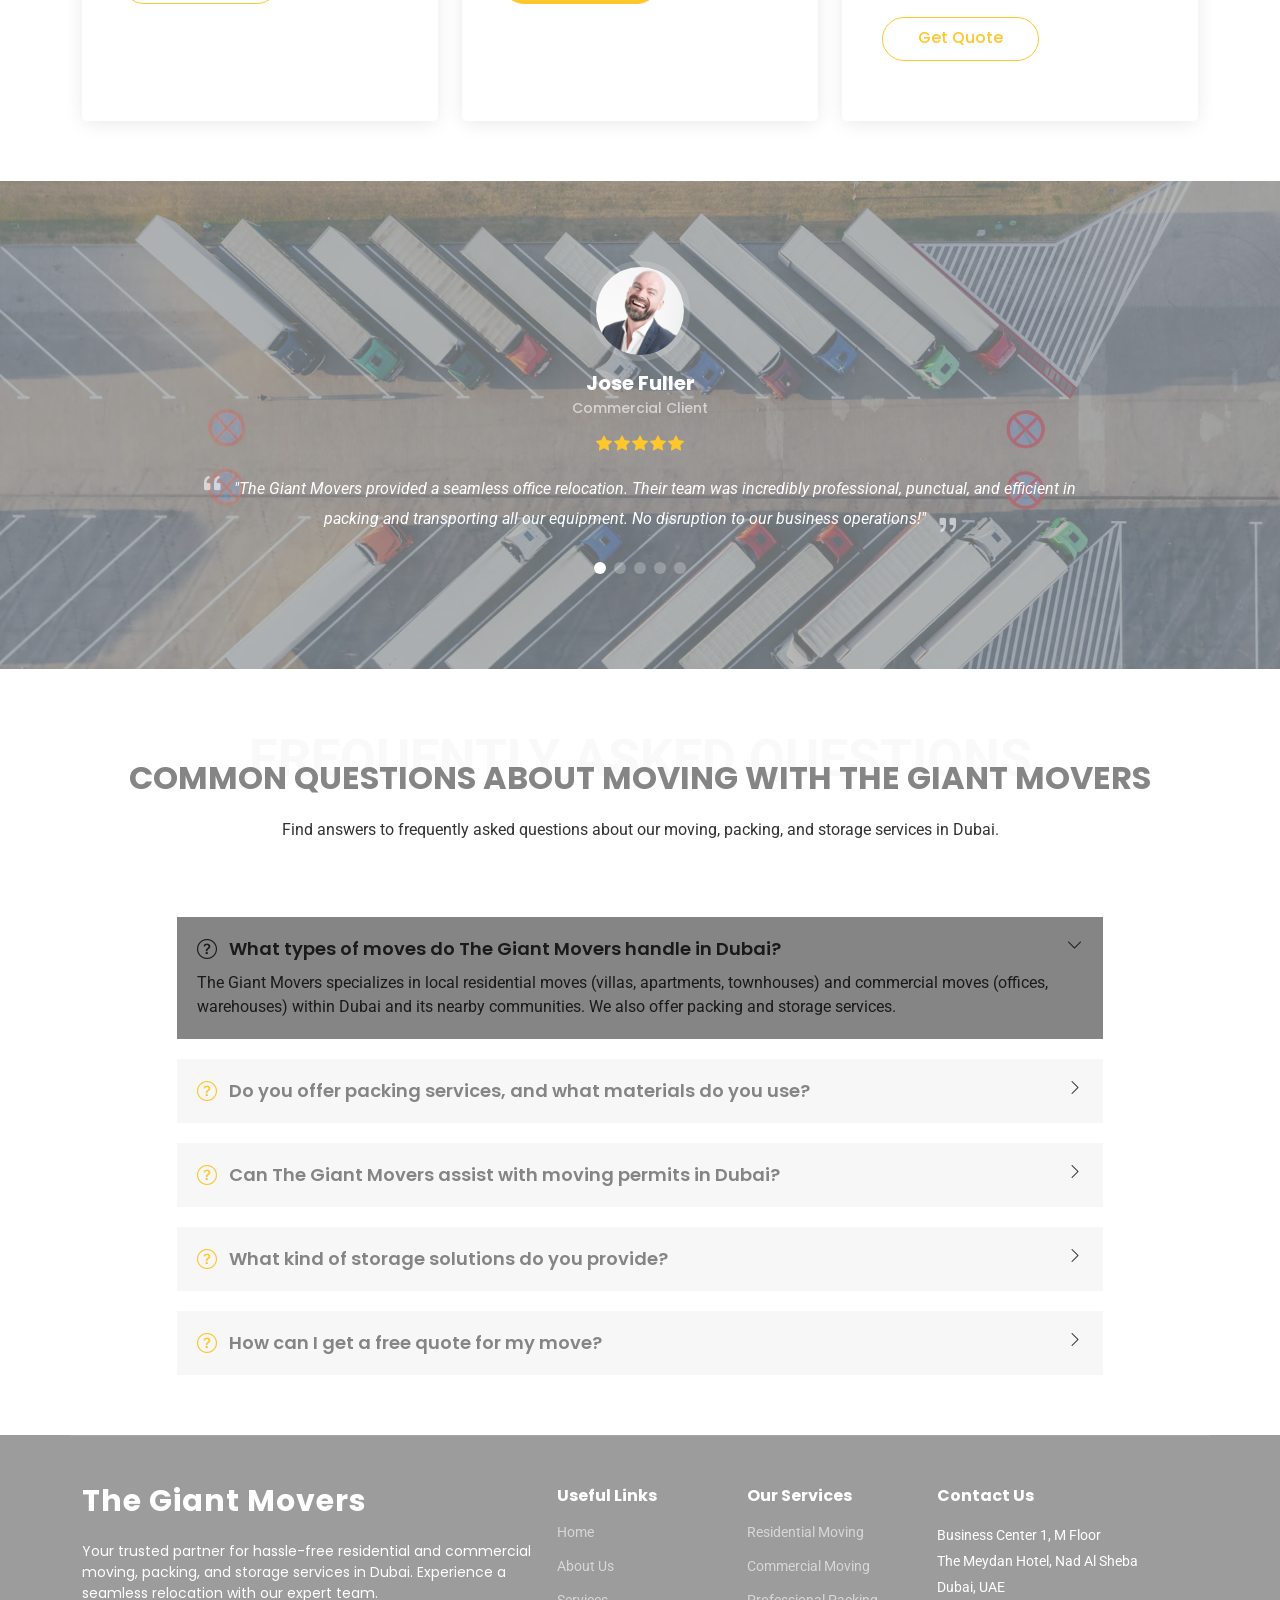
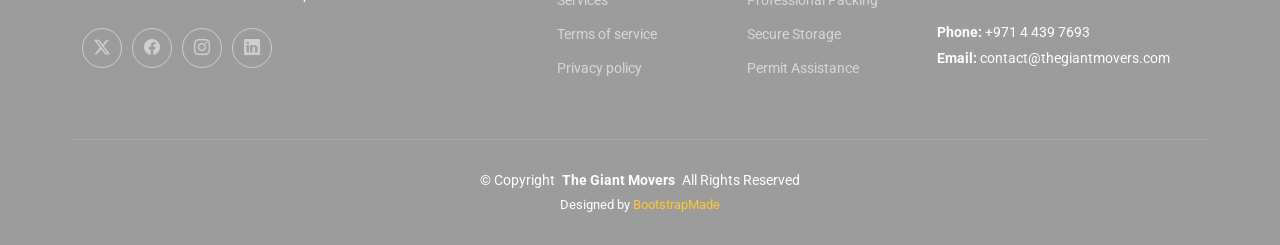
==== commit 39951336: "Update index.html" ====
--- a/ntheme/index.html
+++ b/ntheme/index.html
@@ -46,7 +46,13 @@
         <ul>
           <li><a href="index.html" class="active">Home<br></a></li>
           <li><a href="about.html">About Us</a></li>
-          <li><a href="services.html">Services</a></li>
+          <li class="dropdown"><a href="services.html"><span>Services</span> <i class="bi bi-chevron-down toggle-dropdown"></i></a>
+          <ul>
+            <li><a href="residential-moving.html">Residential Moving</a></li>
+            <li><a href="commercial-moving.html">Commercial Moving</a></li>
+            <li><a href="package-storage.html">Packaging & Storage</a></li>
+          </ul>
+          </li>
           <li><a href="pricing.html">Pricing</a></li>
           <li class="dropdown"><a href="#"><span>Relocation Guides</span> <i class="bi bi-chevron-down toggle-dropdown"></i></a>
             <ul>
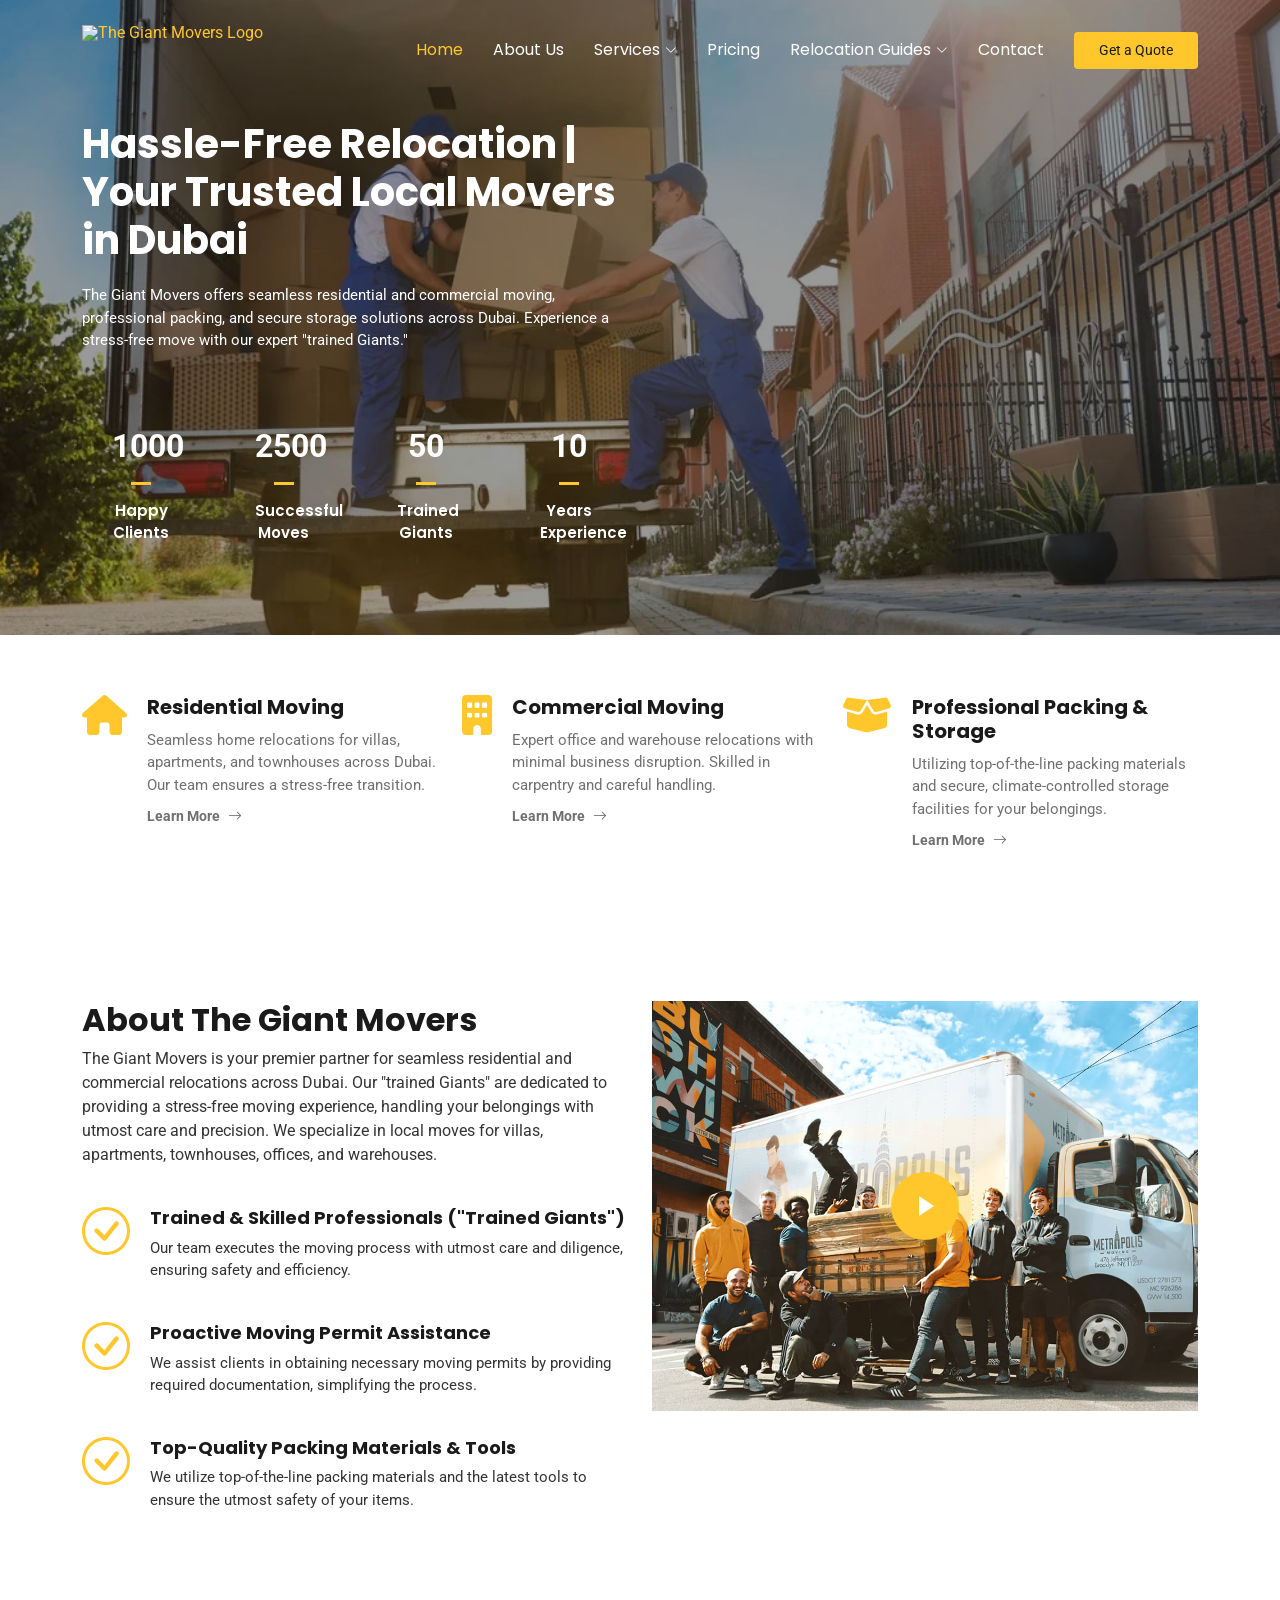
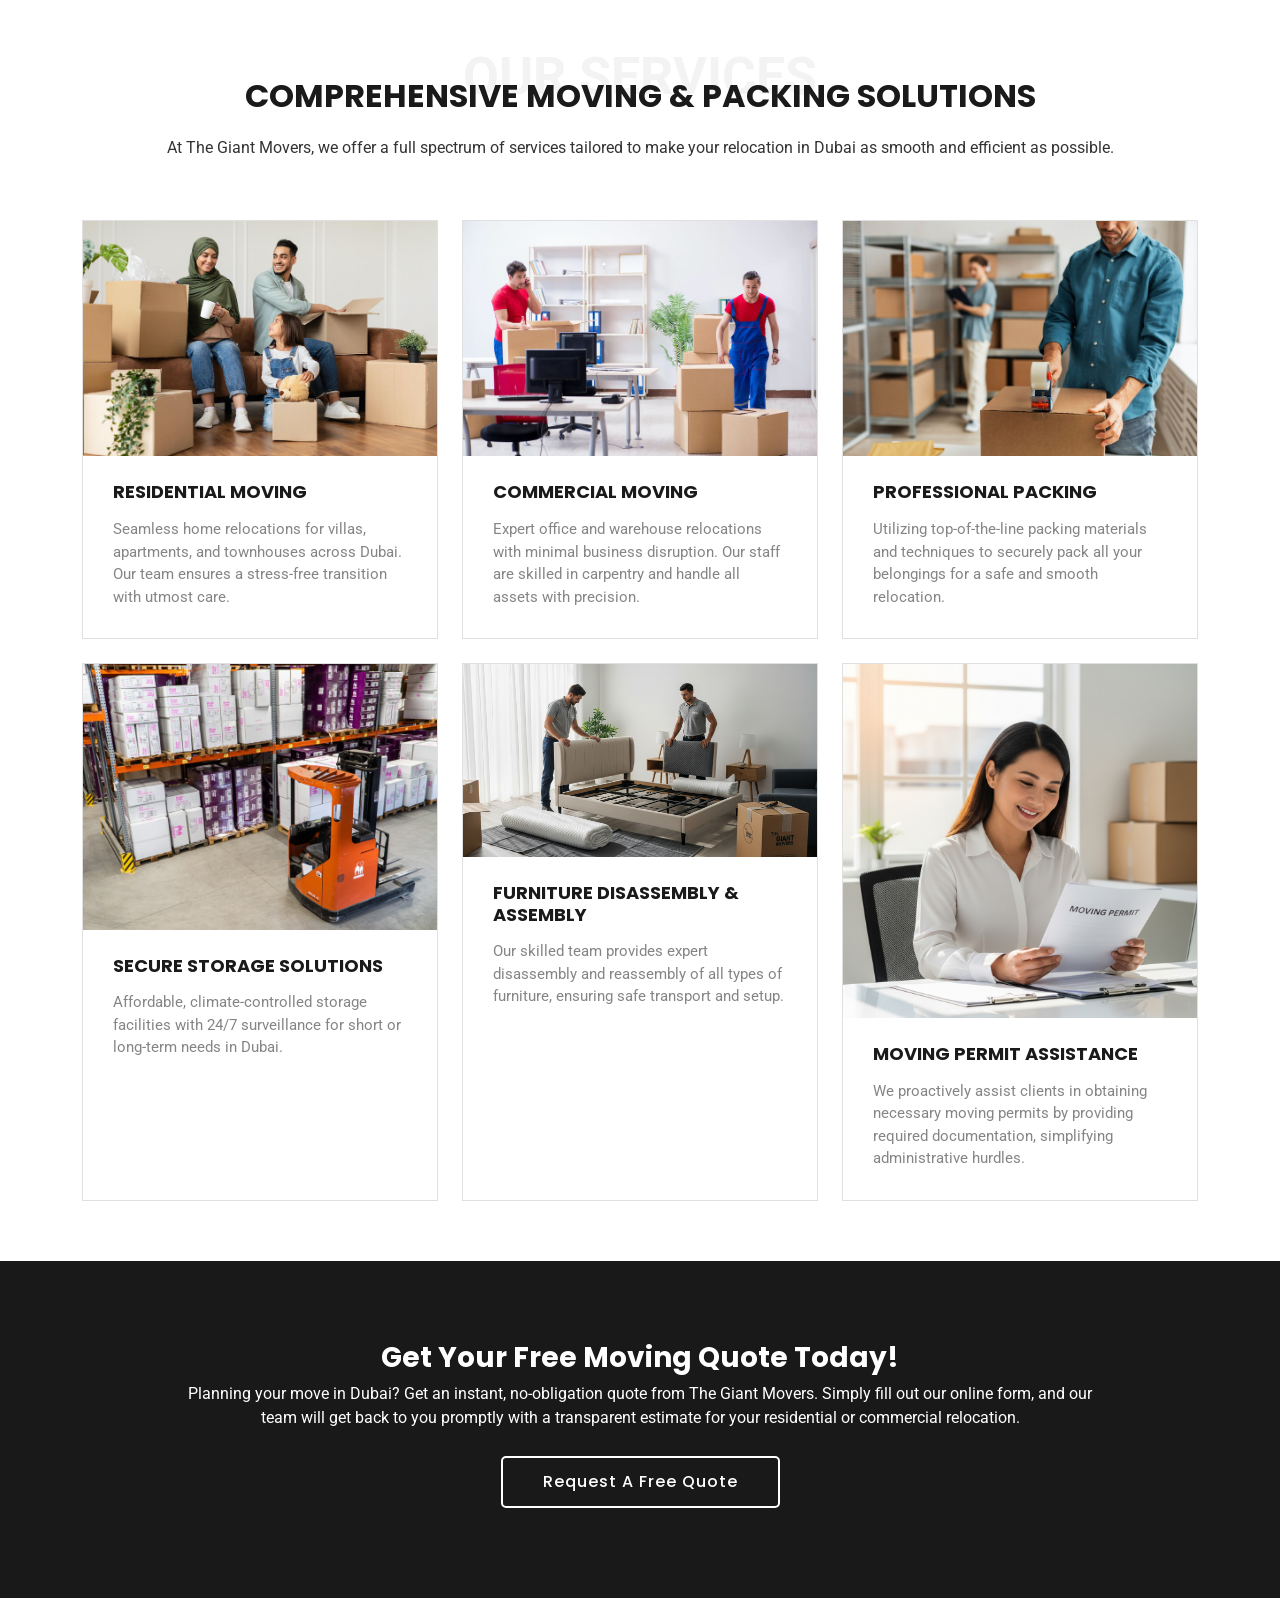
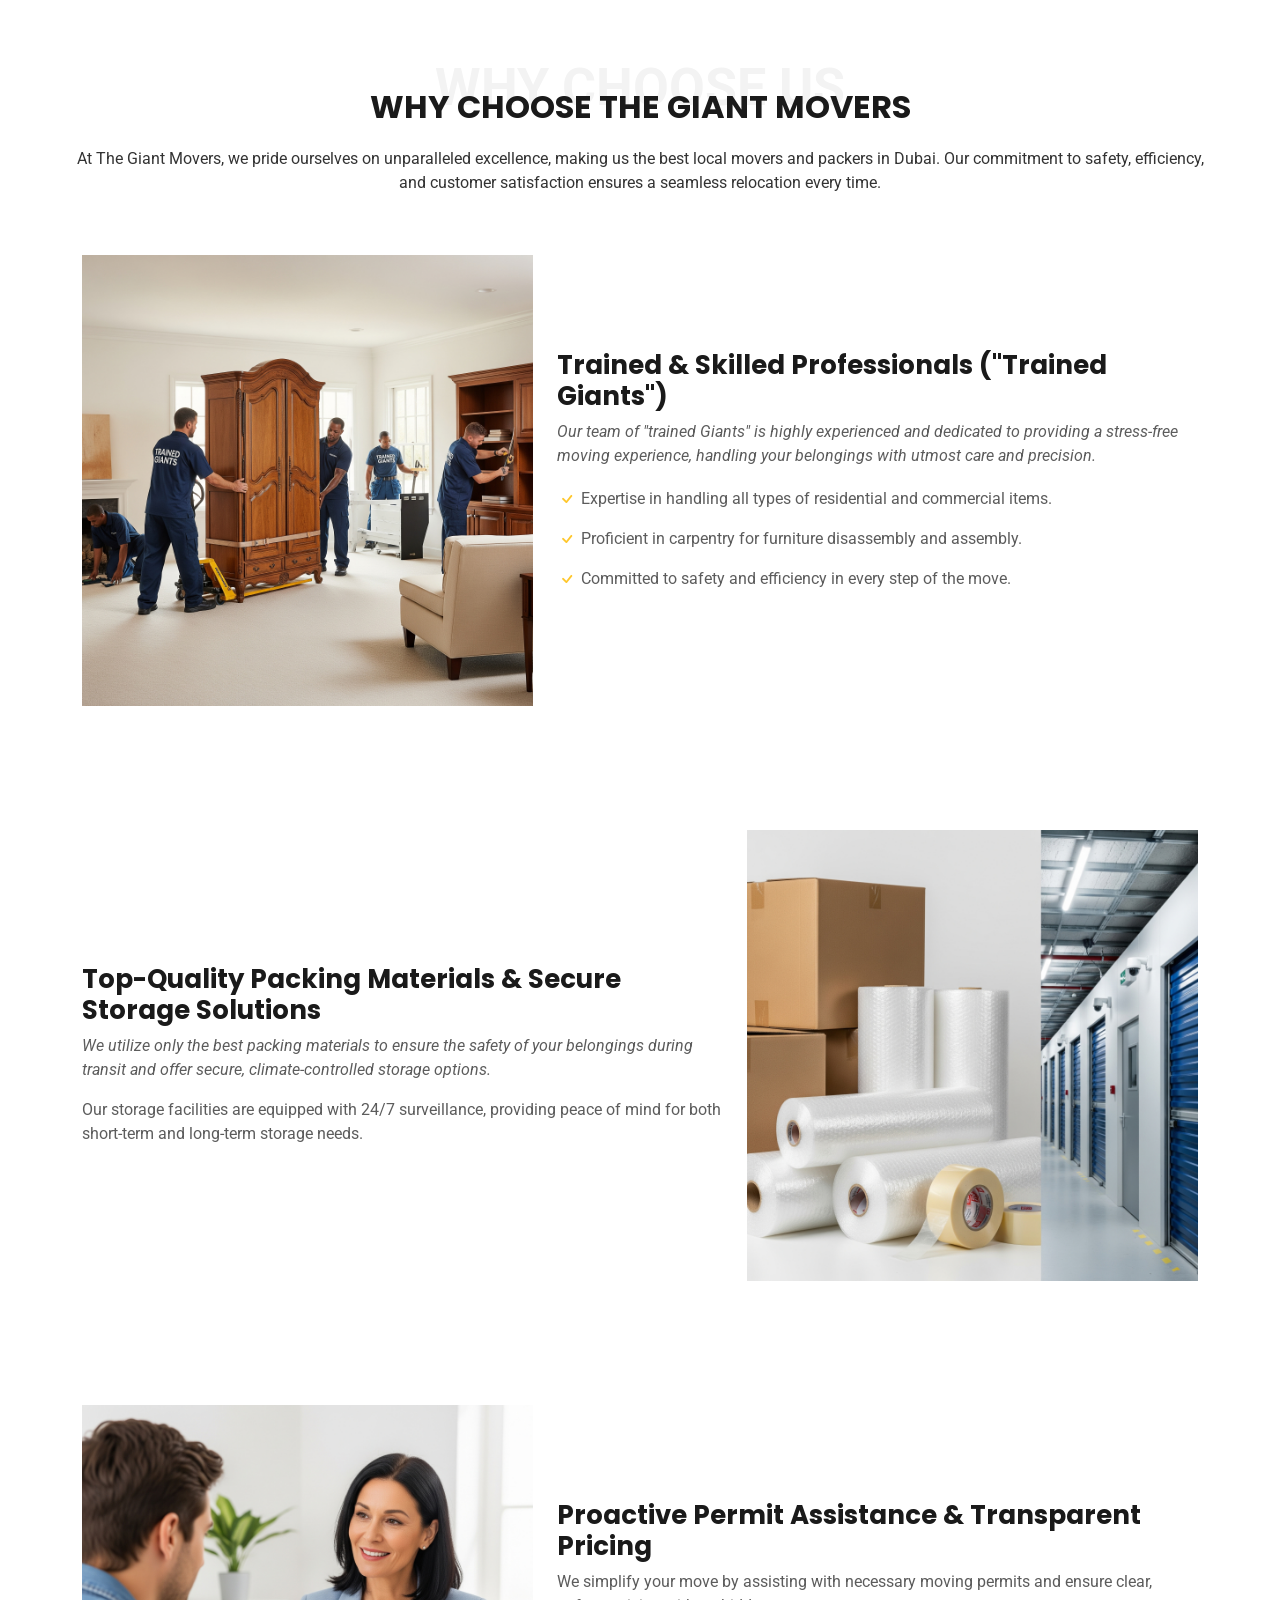
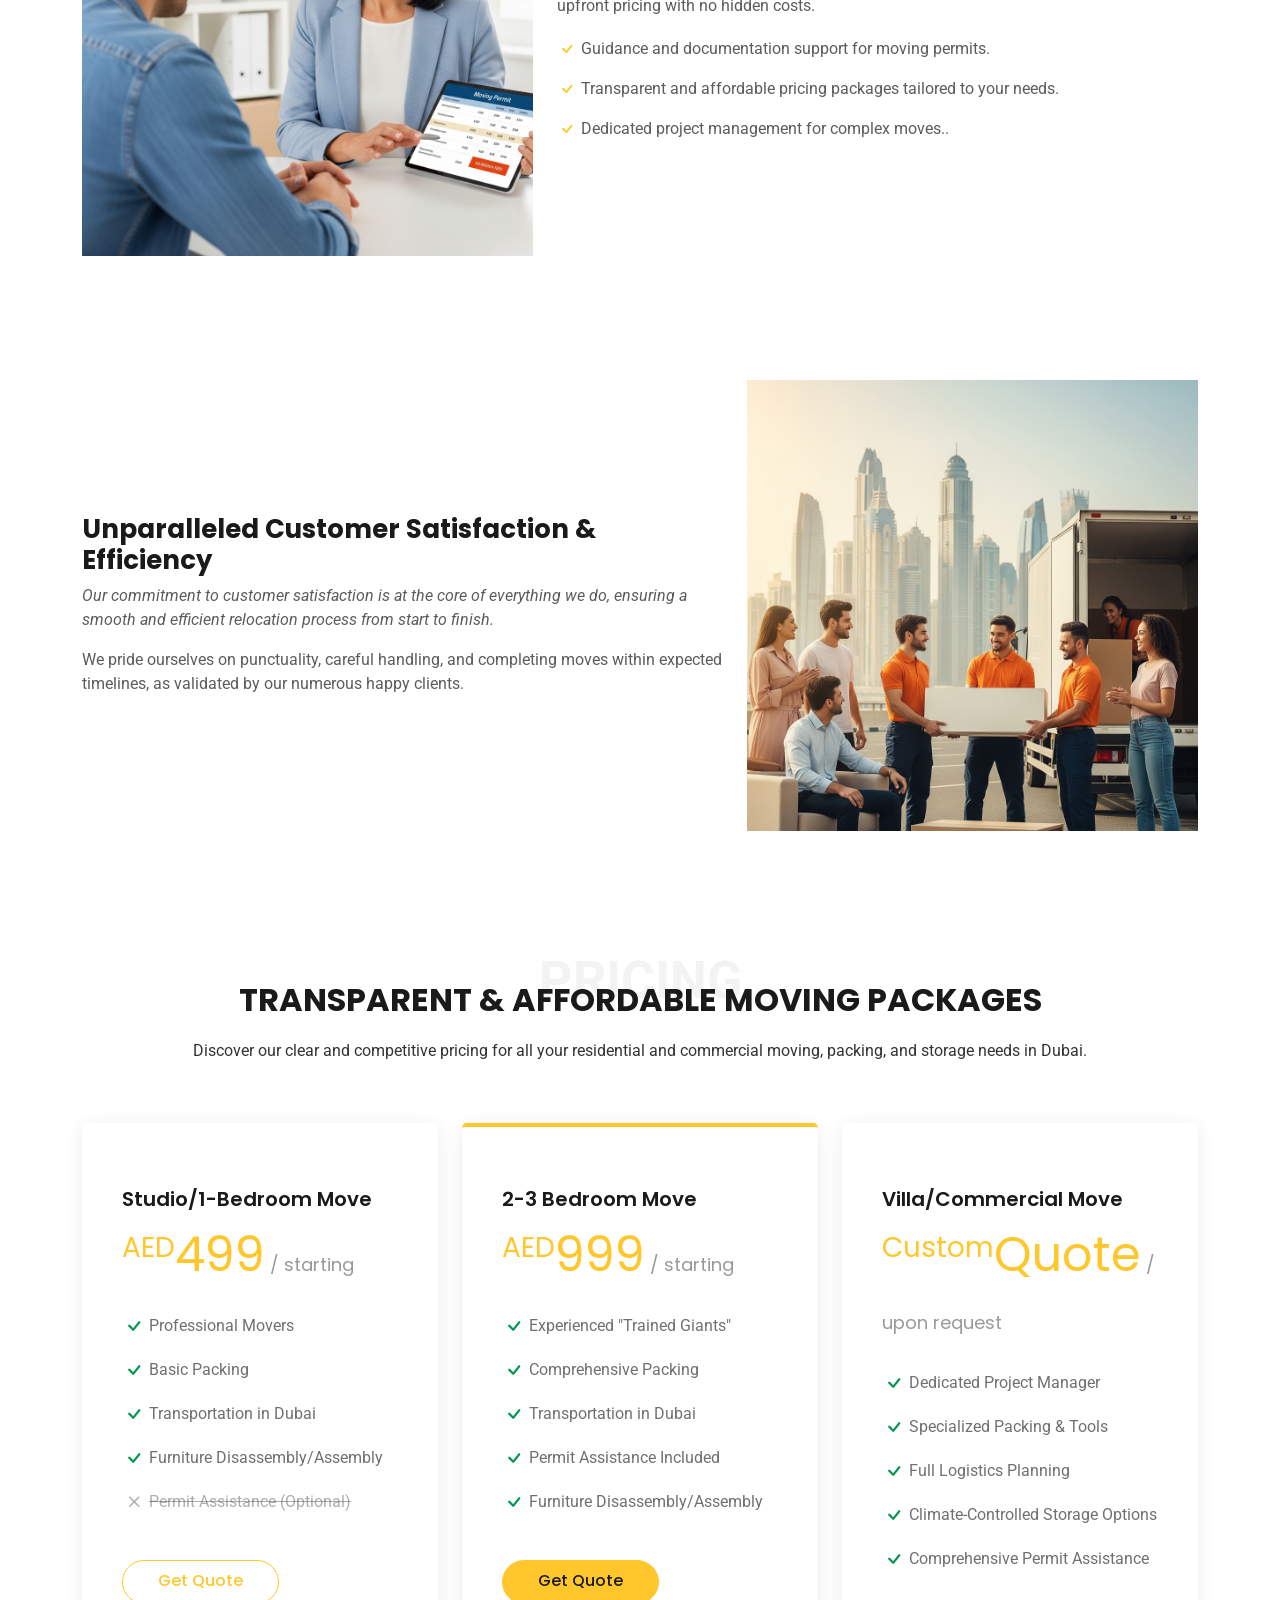
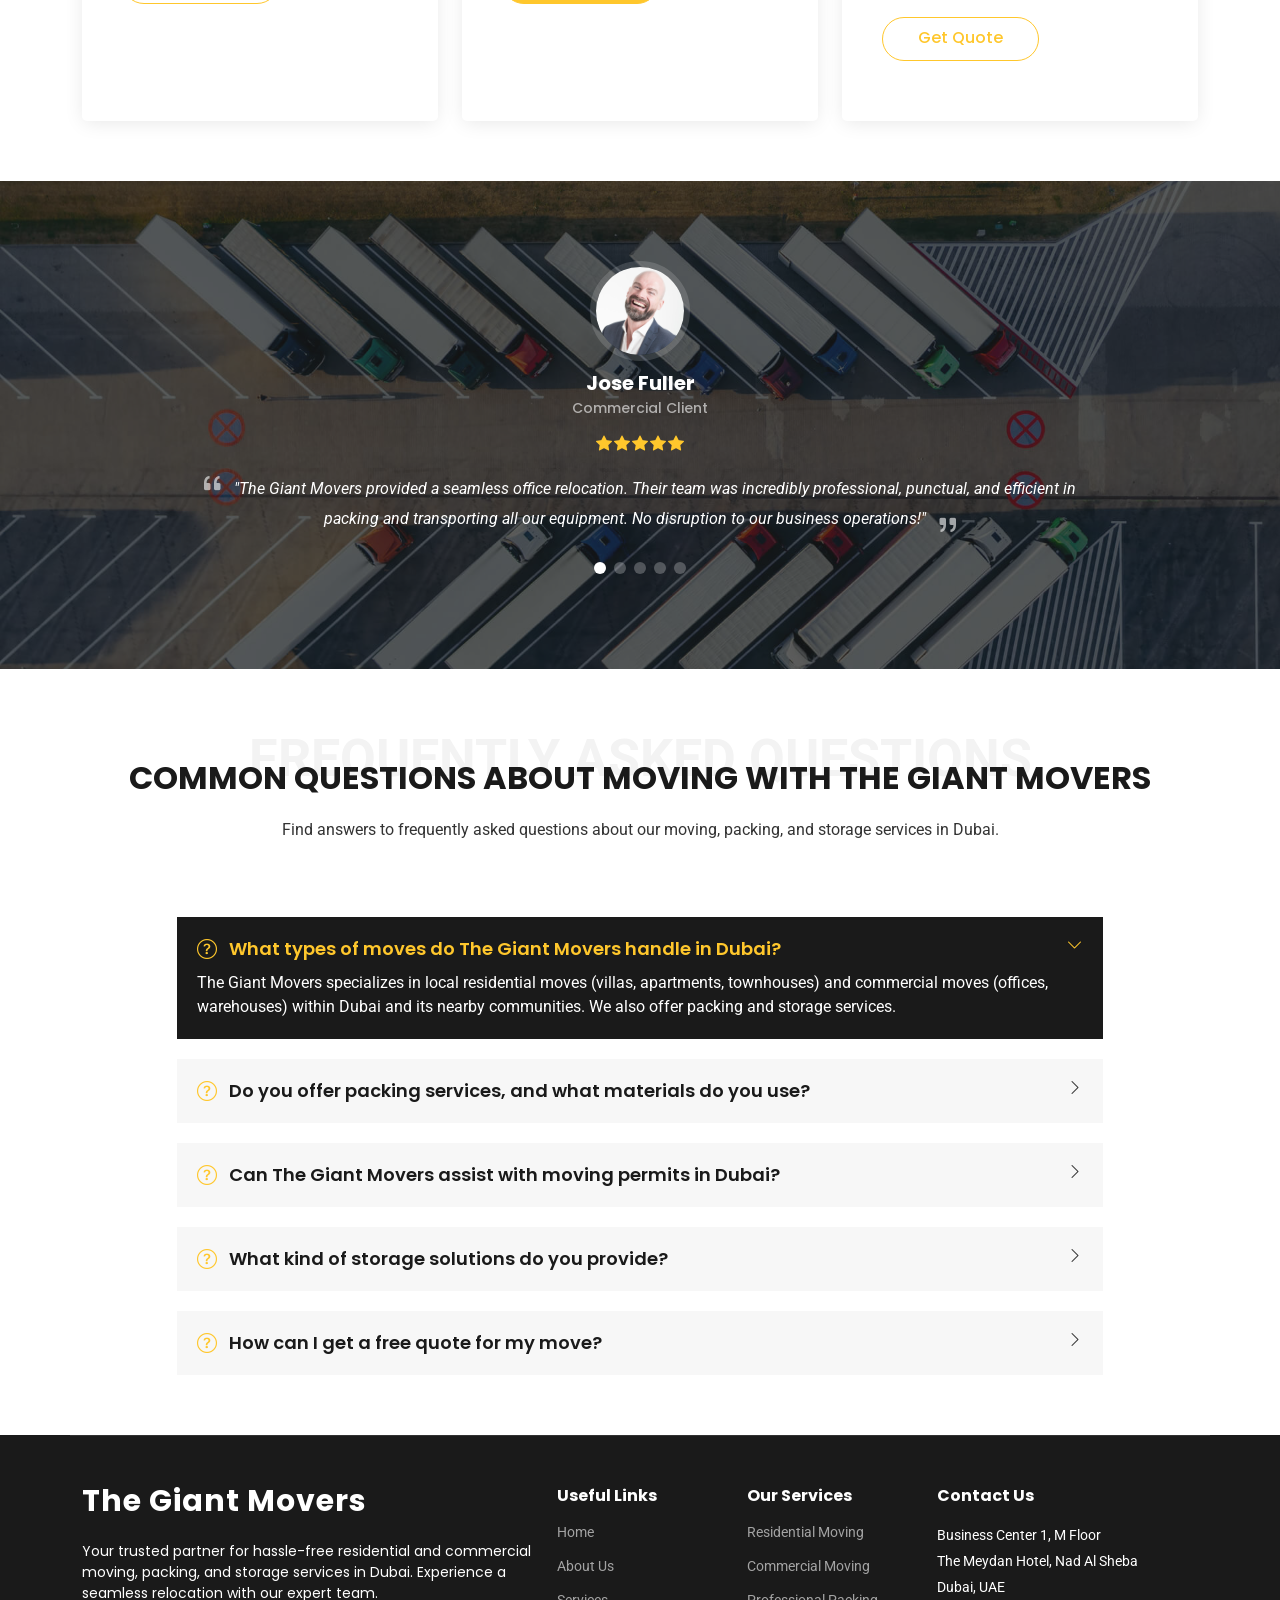
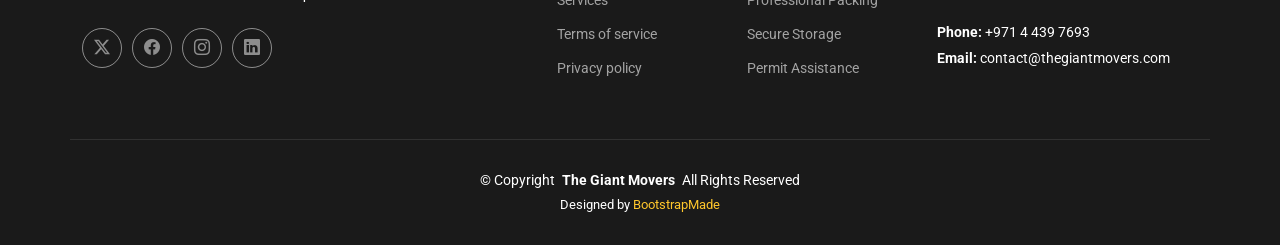
==== commit 5a90462b: "Update index.html" ====
--- a/ntheme/index.html
+++ b/ntheme/index.html
@@ -619,7 +619,7 @@
 
   </footer>
 
-  <a href="#" id="scroll-top" class="scroll-top d-flex align-items-center justify-content-center"><i class="bi bi-arrow-up-short"></i></a>
+  
 
   <div id="preloader"></div>
 
--- a/ntheme/assets/css/main.css
+++ b/ntheme/assets/css/main.css
@@ -17,20 +17,22 @@
   --nav-font: "Poppins",  sans-serif;
 }
 
+
+
 /* Global Colors - The following color variables are used throughout the website. Updating them here will change the color scheme of the entire website */
 :root { 
-  --background-color: #ffffff; /* Primary background color for most sections */
-  --default-color: #333333;    /* Default text color for general content - a dark grey for good contrast */
-  --heading-color: #858585;    /* Dark color for headings - nearly black for strong presence */
+  --background-color: #ffffff; /* Primary background color for most sections (white) */
+  --default-color: #333333;    /* Default text color for general content (dark grey for readability) */
+  --heading-color: #1a1a1a;    /* Strong dark color for headings (near black for boldness) */
   --accent-color: #FFC72C;     /* The Giant Movers' Brand Yellow/Gold */
-  --surface-color: #ffffff;    /* Background for cards, form backgrounds, etc. */
-  --contrast-color: #1a1a1a;   /* Color for text on accent background (e.g., buttons), ensuring readability on yellow */
+  --surface-color: #ffffff;    /* Background for cards, form backgrounds, etc. (white) */
+  --contrast-color: #1a1a1a;   /* Color for text on accent background (dark grey/black for readability on yellow) */
 }
 
 /* Nav Menu Colors - The following color variables are used specifically for the navigation menu. They are separate from the global colors to allow for more customization options */
 :root {
-  --nav-color: rgba(0, 0, 0, 0.7);  /* Light color for nav links against dark header */
-  --nav-hover-color: #ffffff;            /* White for hover/active on nav links */
+  --nav-color: #ffffff;            /* White for nav links when header is transparent (on hero background) */
+  --nav-hover-color: #FFC72C;      /* Yellow/Gold for hover/active on nav links */
   --nav-mobile-background-color: #ffffff; /* White background for mobile nav */
   --nav-dropdown-background-color: #ffffff; /* White background for dropdowns */
   --nav-dropdown-color: #333333;         /* Dark text for dropdown links */
@@ -45,7 +47,7 @@
 }
 
 .dark-background {
-  --background-color: #9c9c9c;    /* Deep black/dark grey for backgrounds that contrast with yellow */
+  --background-color: #1a1a1a;    /* Changed to a true black/dark for backgrounds that contrast with yellow */
   --default-color: #ffffff;      /* White text on dark backgrounds */
   --heading-color: #ffffff;      /* White headings on dark backgrounds */
   --surface-color: #333333;      /* Slightly lighter dark for surfaces within dark sections */
@@ -285,16 +287,12 @@
   box-shadow: 0px 0 18px rgba(0, 0, 0, 0.1);
 }
 
-/* Global Header on Scroll
-------------------------------*/
+/* Global Header on Scroll - ADJUSTED */
 .scrolled .header {
-  --background-color: rgba(235, 235, 235, 0.9); /* Dark header on scroll to match branding */
-}
-
-/*--------------------------------------------------------------
-# Navigation Menu
---------------------------------------------------------------*/
-/* Navmenu - Desktop */
+  --background-color: #f7f9fc; /* Light grey background when scrolled */
+}
+
+/* Navigation Menu - Desktop - ADJUSTED for scrolled state */
 @media (min-width: 1200px) {
   .navmenu {
     padding: 0;
@@ -314,7 +312,7 @@
 
   .navmenu a,
   .navmenu a:focus {
-    color: var(--nav-color);
+    color: var(--nav-color); /* This will be white by default */
     padding: 18px 15px;
     font-size: 16px;
     font-family: var(--nav-font);
@@ -326,6 +324,12 @@
     transition: 0.3s;
   }
 
+  /* Specific rule for nav links when header is scrolled */
+  .scrolled .navmenu a,
+  .scrolled .navmenu a:focus {
+    color: #333333; /* Make text dark grey when scrolled */
+  }
+
   .navmenu a i,
   .navmenu a:focus i {
     font-size: 12px;
@@ -342,6 +346,13 @@
   .navmenu .active,
   .navmenu .active:focus {
     color: var(--nav-hover-color);
+  }
+
+  /* Ensure active/hover color remains consistent when scrolled */
+  .scrolled .navmenu li:hover>a,
+  .scrolled .navmenu .active,
+  .scrolled .navmenu .active:focus {
+    color: var(--nav-hover-color); /* This is yellow/gold */
   }
 
   .navmenu .dropdown ul {
@@ -401,15 +412,20 @@
   }
 }
 
-/* Navmenu - Mobile */
+/* Navmenu - Mobile - ADJUSTED for scrolled state */
 @media (max-width: 1199px) {
   .mobile-nav-toggle {
-    color: var(--nav-color);
+    color: var(--nav-color); /* This will be white by default */
     font-size: 28px;
     line-height: 0;
     margin-right: 10px;
     cursor: pointer;
     transition: color 0.3s;
+  }
+
+  /* Specific rule for mobile nav toggle when header is scrolled */
+  .scrolled .mobile-nav-toggle {
+    color: #333333; /* Make mobile toggle dark grey when scrolled */
   }
 
   .navmenu {
@@ -731,7 +747,7 @@
 
 /*--------------------------------------------------------------
 # Disable aos animation delay on mobile devices
---------------------------------------------------------------*/
+----------------------------------------------------------------*/
 @media screen and (max-width: 768px) {
   [data-aos-delay] {
     transition-delay: 0 !important;
@@ -956,6 +972,7 @@
 }
 
 .hero .stats-item span {
+  color: var(--heading-color);
   font-size: 32px;
   display: block;
   font-weight: 700;
@@ -1562,13 +1579,18 @@
   transition: 0.3s;
 }
 
+/* ADJUSTED: Active FAQ text color */
 .faq .faq-container .faq-active h3,
 .faq .faq-container .faq-active h3:hover,
 .faq .faq-container .faq-active .faq-toggle,
-.faq .faq-container .faq-active .faq-icon,
-.faq .faq-container .faq-active .faq-content {
-  color: var(--contrast-color);
-}
+.faq .faq-container .faq-active .faq-icon {
+  color: var(--accent-color); /* Make title, toggle, icon accent yellow on dark background */
+}
+
+.faq .faq-container .faq-active .faq-content p {
+  color: #ffffff; /* Make content text white on dark background */
+}
+
 
 .faq .faq-container .faq-active .faq-content {
   grid-template-rows: 1fr;
